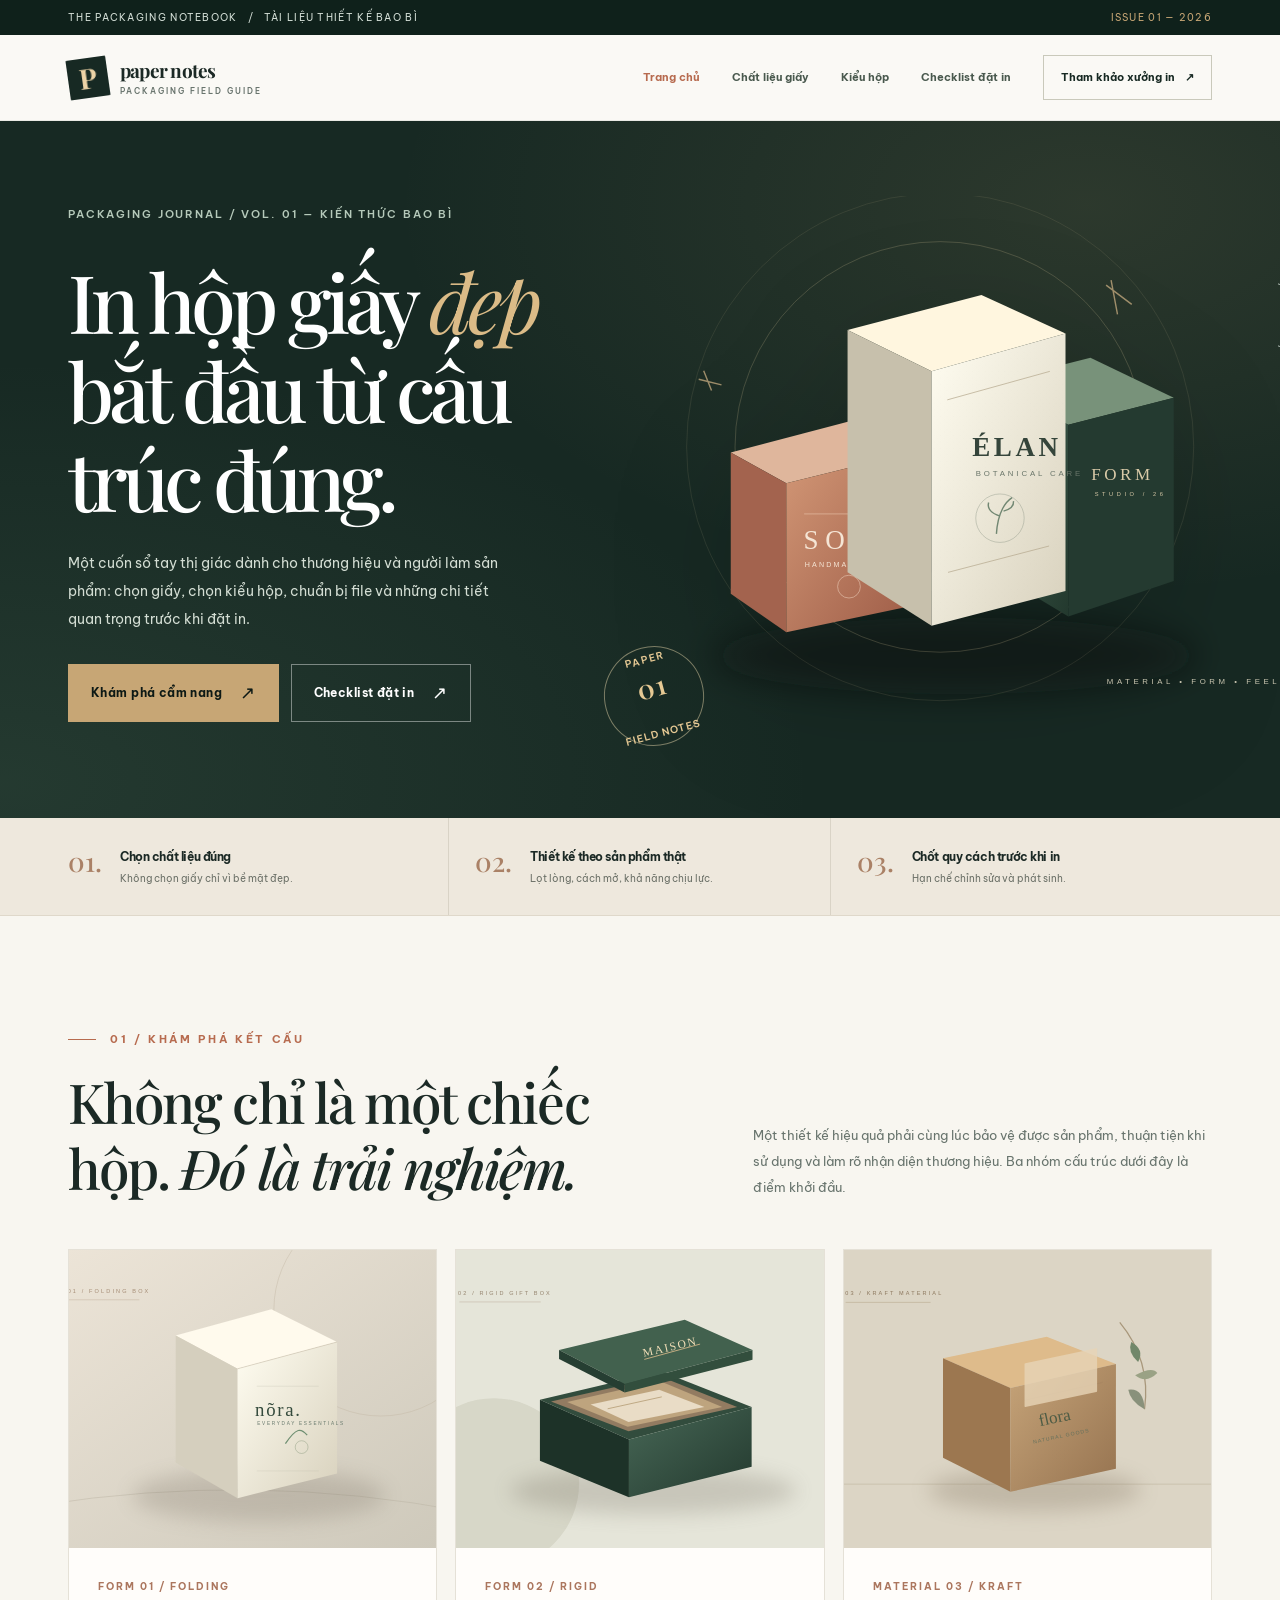
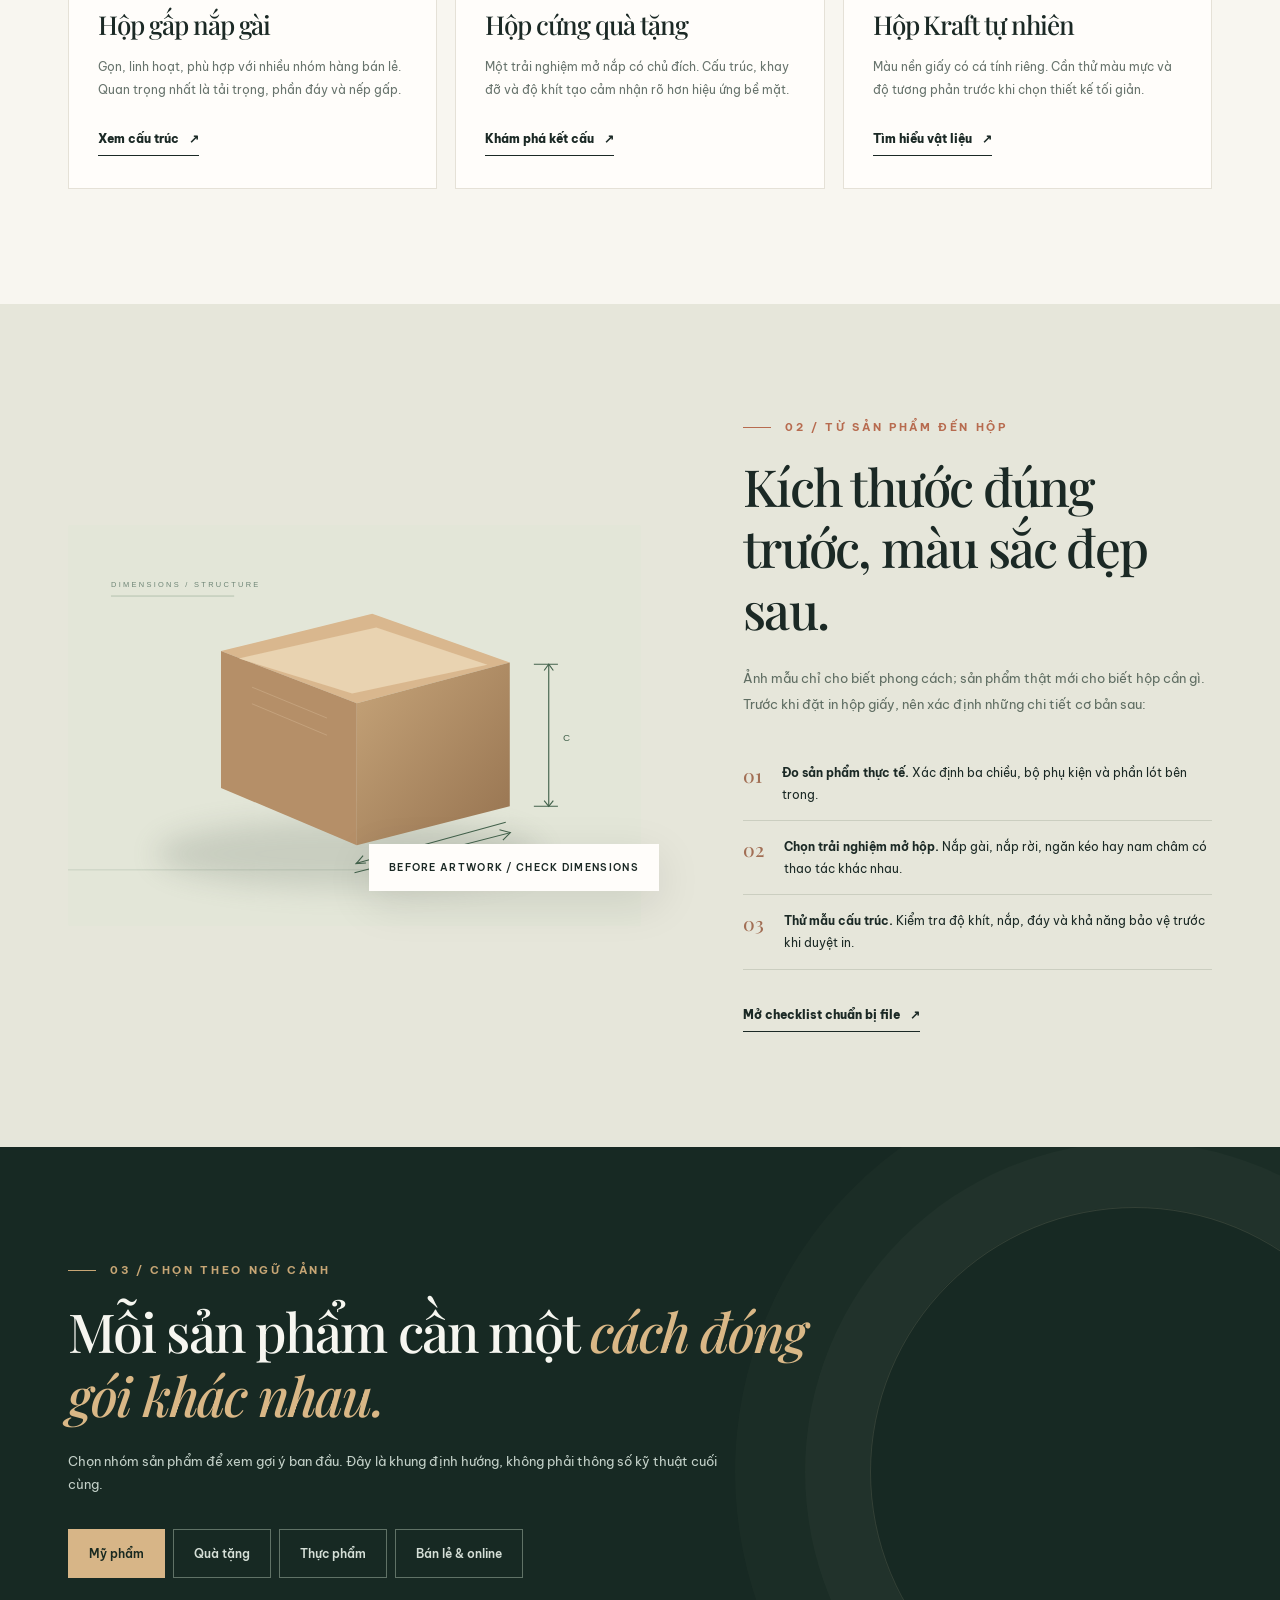
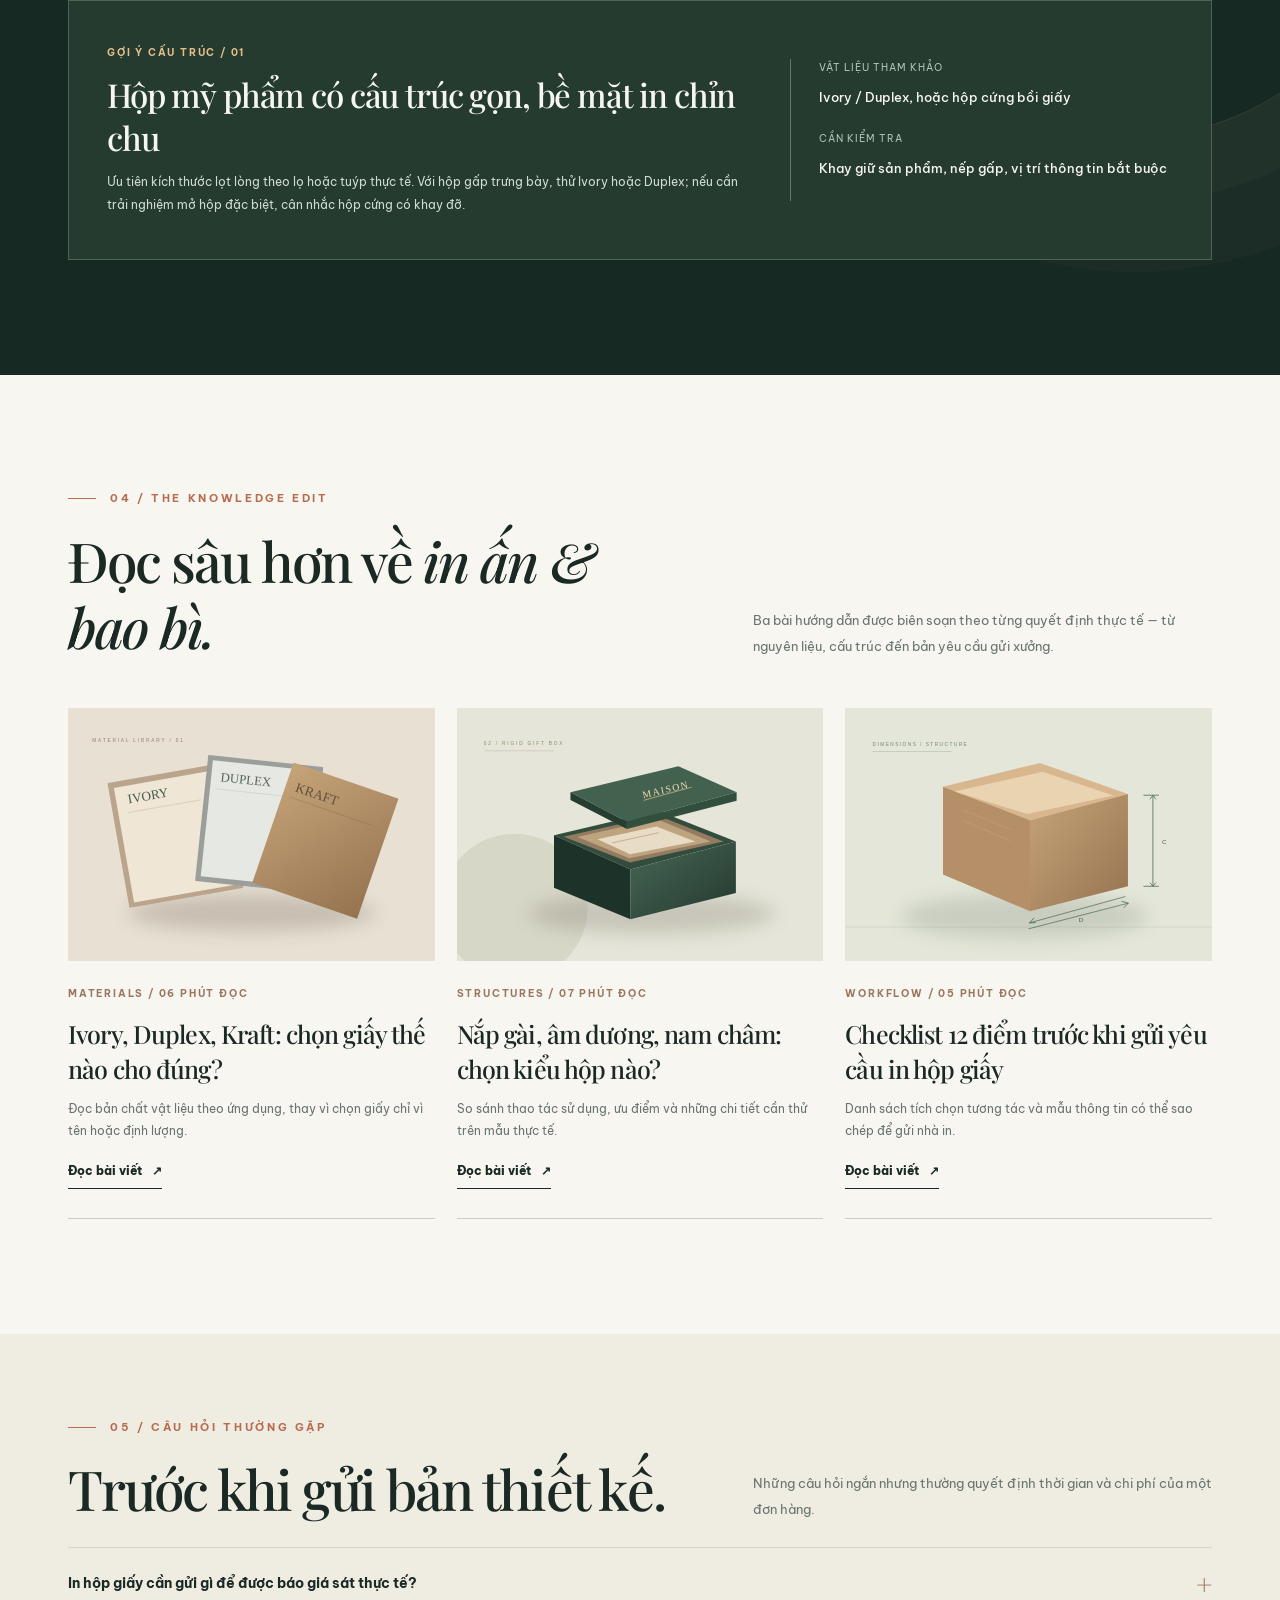
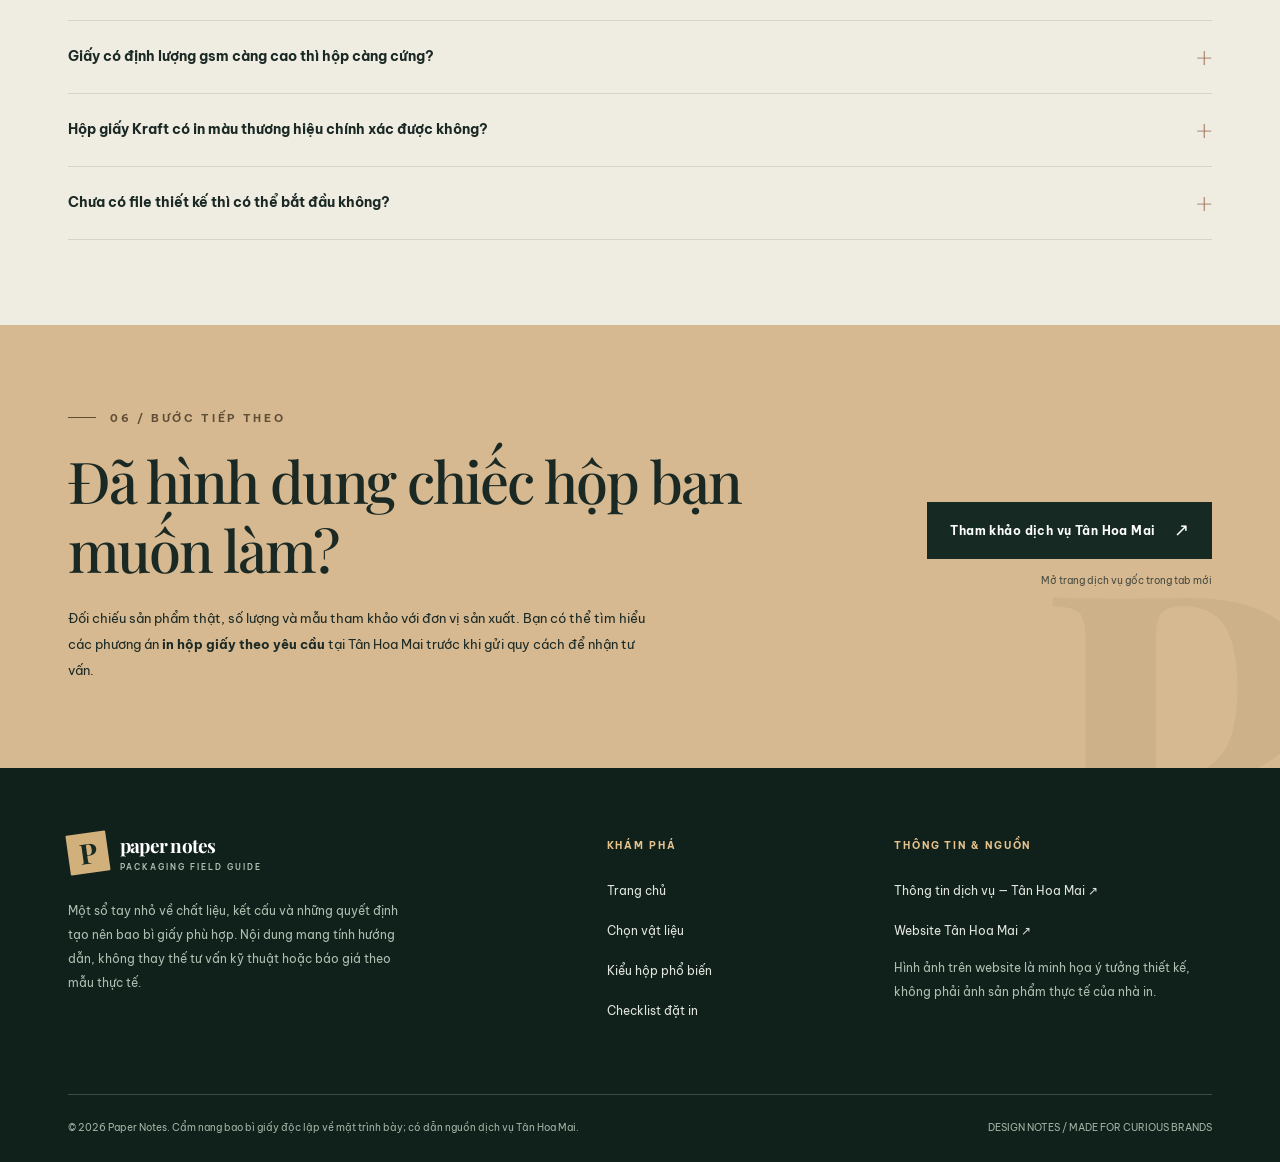
==== index.html @ cc805b79 "Add files via upload" ====
<!doctype html><html lang="vi"><head>
<meta charset="utf-8"><meta name="viewport" content="width=device-width, initial-scale=1"><meta name="theme-color" content="#172923">
<title>Cẩm nang in hộp giấy: chất liệu, kiểu hộp & đặt in | Paper Notes</title><meta name="description" content="Sổ tay in hộp giấy: chọn Ivory, Duplex, Kraft, kiểu hộp gấp và hộp cứng, kiểm tra kích thước, chuẩn bị yêu cầu đặt in đúng quy cách."><meta name="robots" content="index,follow,max-image-preview:large">
<link rel="icon" type="image/svg+xml" href="assets/img/favicon.svg">
<link rel="preconnect" href="https://fonts.googleapis.com"><link rel="preconnect" href="https://fonts.gstatic.com" crossorigin>
<link rel="stylesheet" href="assets/css/style.css"></head>
<body><div class="topbar"><div class="container"><span>THE PACKAGING NOTEBOOK &nbsp; / &nbsp; TÀI LIỆU THIẾT KẾ BAO BÌ</span><span>ISSUE 01 — 2026</span></div></div>
<header class="header"><div class="container navwrap"><a class="brand" href="index.html" aria-label="Paper Notes - Về trang chủ"><span class="brand-symbol" aria-hidden="true">P</span><span class="brand-word">paper notes<small>PACKAGING FIELD GUIDE</small></span></a>
<button class="nav-toggle" type="button" data-menu-toggle aria-expanded="false" aria-label="Mở menu" aria-controls="primary-navigation">☰</button>
<nav class="nav" id="primary-navigation" data-main-nav aria-label="Điều hướng chính"><a href="index.html" class="active" aria-current="page">Trang chủ</a><a href="chon-giay-hop.html" class="" >Chất liệu giấy</a><a href="kieu-hop-giay.html" class="" >Kiểu hộp</a><a href="checklist-dat-in.html" class="" >Checklist đặt in</a><a class="nav-cta" href="https://tanhoamai.com.vn/in-hop-giay/" target="_blank" rel="noopener noreferrer">Tham khảo xưởng in <span aria-hidden="true">↗</span></a></nav></div></header><main id="main-content"><section class="hero"><div class="container hero-grid"><div class="hero-copy"><p class="hero-index">PACKAGING JOURNAL / VOL. 01 — KIẾN THỨC BAO BÌ</p><h1>In hộp giấy <em>đẹp</em> bắt đầu từ cấu trúc đúng.</h1><p class="lede">Một cuốn sổ tay thị giác dành cho thương hiệu và người làm sản phẩm: chọn giấy, chọn kiểu hộp, chuẩn bị file và những chi tiết quan trọng trước khi đặt in.</p><div class="hero-actions"><a class="btn btn-gold" href="#bat-dau">Khám phá cẩm nang <span class="arrow">↗</span></a><a class="btn btn-outline" href="checklist-dat-in.html">Checklist đặt in <span class="arrow">↗</span></a></div></div><div class="hero-art"><img src="assets/img/hero-packaging.svg" width="980" height="780" alt="Minh họa bộ hộp giấy Ivory, hộp quà cứng và hộp giấy in màu theo nhận diện thương hiệu" fetchpriority="high"><div class="hero-stamp">PAPER<br><strong>01</strong><br>FIELD NOTES</div><span class="hero-decoration">MATERIAL / FORM / FEEL</span></div></div></section>
<div class="ribbon"><div class="container ribbon-grid"><div class="ribbon-cell"><span class="ribbon-num">01.</span><div><h3>Chọn chất liệu đúng</h3><p>Không chọn giấy chỉ vì bề mặt đẹp.</p></div></div><div class="ribbon-cell"><span class="ribbon-num">02.</span><div><h3>Thiết kế theo sản phẩm thật</h3><p>Lọt lòng, cách mở, khả năng chịu lực.</p></div></div><div class="ribbon-cell"><span class="ribbon-num">03.</span><div><h3>Chốt quy cách trước khi in</h3><p>Hạn chế chỉnh sửa và phát sinh.</p></div></div></div></div>
<section class="section" id="bat-dau"><div class="container"><div class="split-heading"><div><div class="eyebrow">01 / KHÁM PHÁ KẾT CẤU</div><h2>Không chỉ là một chiếc hộp. <em>Đó là trải nghiệm.</em></h2></div><p>Một thiết kế hiệu quả phải cùng lúc bảo vệ được sản phẩm, thuận tiện khi sử dụng và làm rõ nhận diện thương hiệu. Ba nhóm cấu trúc dưới đây là điểm khởi đầu.</p></div>
<div class="editorial-cards"><article class="editorial-card"><a class="card-visual" href="kieu-hop-giay.html#nap-gai"><img src="assets/img/folding-box.svg" alt="Minh họa hộp giấy Ivory nắp gài cho mỹ phẩm, sản phẩm bán lẻ" width="1000" height="700"></a><div class="card-body"><div class="card-num">FORM 01 / FOLDING</div><h3>Hộp gấp nắp gài</h3><p>Gọn, linh hoạt, phù hợp với nhiều nhóm hàng bán lẻ. Quan trọng nhất là tải trọng, phần đáy và nếp gấp.</p><a class="text-link" href="kieu-hop-giay.html#nap-gai">Xem cấu trúc <span>↗</span></a></div></article>
<article class="editorial-card"><a class="card-visual" href="kieu-hop-giay.html#hop-cung"><img src="assets/img/gift-box.svg" alt="Minh họa hộp giấy cứng âm dương với nắp rời và khay" width="1000" height="700"></a><div class="card-body"><div class="card-num">FORM 02 / RIGID</div><h3>Hộp cứng quà tặng</h3><p>Một trải nghiệm mở nắp có chủ đích. Cấu trúc, khay đỡ và độ khít tạo cảm nhận rõ hơn hiệu ứng bề mặt.</p><a class="text-link" href="kieu-hop-giay.html#hop-cung">Khám phá kết cấu <span>↗</span></a></div></article>
<article class="editorial-card"><a class="card-visual" href="chon-giay-hop.html#kraft"><img src="assets/img/kraft-box.svg" alt="Minh họa hộp giấy kraft màu nâu tự nhiên cho sản phẩm thủ công" width="1000" height="700"></a><div class="card-body"><div class="card-num">MATERIAL 03 / KRAFT</div><h3>Hộp Kraft tự nhiên</h3><p>Màu nền giấy có cá tính riêng. Cần thử màu mực và độ tương phản trước khi chọn thiết kế tối giản.</p><a class="text-link" href="chon-giay-hop.html#kraft">Tìm hiểu vật liệu <span>↗</span></a></div></article></div></div></section>
<section class="section feature-band"><div class="container feature-grid"><div class="feature-image"><img src="assets/img/dimensions-box.svg" width="1000" height="700" alt="Minh họa các chiều dài rộng cao khi đo kích thước hộp giấy"><div class="caption-tag">BEFORE ARTWORK / CHECK DIMENSIONS</div></div><div class="feature-copy"><div class="eyebrow">02 / TỪ SẢN PHẨM ĐẾN HỘP</div><h2>Kích thước đúng trước, màu sắc đẹp sau.</h2><p>Ảnh mẫu chỉ cho biết phong cách; sản phẩm thật mới cho biết hộp cần gì. Trước khi đặt in hộp giấy, nên xác định những chi tiết cơ bản sau:</p><ol class="number-list"><li><span>01</span><div><strong>Đo sản phẩm thực tế.</strong> Xác định ba chiều, bộ phụ kiện và phần lót bên trong.</div></li><li><span>02</span><div><strong>Chọn trải nghiệm mở hộp.</strong> Nắp gài, nắp rời, ngăn kéo hay nam châm có thao tác khác nhau.</div></li><li><span>03</span><div><strong>Thử mẫu cấu trúc.</strong> Kiểm tra độ khít, nắp, đáy và khả năng bảo vệ trước khi duyệt in.</div></li></ol><a class="text-link" href="checklist-dat-in.html">Mở checklist chuẩn bị file <span>↗</span></a></div></div></section>
<section class="section selector" id="goi-y"><div class="container"><div class="selector-heading"><div class="eyebrow light">03 / CHỌN THEO NGỮ CẢNH</div><h2>Mỗi sản phẩm cần một <em class="accent">cách đóng gói khác nhau.</em></h2><p class="selector-lede">Chọn nhóm sản phẩm để xem gợi ý ban đầu. Đây là khung định hướng, không phải thông số kỹ thuật cuối cùng.</p></div><div class="choice-tabs" role="tablist" aria-label="Lọc gợi ý theo sản phẩm"><button type="button" role="tab" data-choice="mypham" aria-selected="true">Mỹ phẩm</button><button type="button" role="tab" data-choice="quatang" aria-selected="false">Quà tặng</button><button type="button" role="tab" data-choice="thucpham" aria-selected="false">Thực phẩm</button><button type="button" role="tab" data-choice="banle" aria-selected="false">Bán lẻ & online</button></div><div class="choice-output" role="tabpanel" aria-live="polite"><div><div class="choice-mini">Gợi ý cấu trúc / 01</div><h3 data-choice-title>Hộp mỹ phẩm có cấu trúc gọn, bề mặt in chỉn chu</h3><p data-choice-text>Ưu tiên kích thước lọt lòng theo lọ hoặc tuýp thực tế. Với hộp gấp trưng bày, thử Ivory hoặc Duplex; nếu cần trải nghiệm mở hộp đặc biệt, cân nhắc hộp cứng có khay đỡ.</p></div><div class="choice-spec"><small>Vật liệu tham khảo</small><strong data-choice-material>Ivory / Duplex, hoặc hộp cứng bồi giấy</strong><small>Cần kiểm tra</small><strong data-choice-check>Khay giữ sản phẩm, nếp gấp, vị trí thông tin bắt buộc</strong></div></div></div></section>
<section class="section journal"><div class="container"><div class="split-heading"><div><div class="eyebrow">04 / THE KNOWLEDGE EDIT</div><h2>Đọc sâu hơn về <em>in ấn & bao bì.</em></h2></div><p>Ba bài hướng dẫn được biên soạn theo từng quyết định thực tế — từ nguyên liệu, cấu trúc đến bản yêu cầu gửi xưởng.</p></div><div class="journal-list"><article class="journal-entry"><a href="chon-giay-hop.html"><img src="assets/img/material-library.svg" width="1000" height="700" alt="Bộ mẫu giấy Ivory, Duplex và Kraft"></a><div class="meta">MATERIALS / 06 PHÚT ĐỌC</div><h3><a href="chon-giay-hop.html">Ivory, Duplex, Kraft: chọn giấy thế nào cho đúng?</a></h3><p>Đọc bản chất vật liệu theo ứng dụng, thay vì chọn giấy chỉ vì tên hoặc định lượng.</p><a class="text-link" href="chon-giay-hop.html">Đọc bài viết <span>↗</span></a></article><article class="journal-entry"><a href="kieu-hop-giay.html"><img src="assets/img/gift-box.svg" width="1000" height="700" alt="Hộp cứng với nắp và thân tách rời"></a><div class="meta">STRUCTURES / 07 PHÚT ĐỌC</div><h3><a href="kieu-hop-giay.html">Nắp gài, âm dương, nam châm: chọn kiểu hộp nào?</a></h3><p>So sánh thao tác sử dụng, ưu điểm và những chi tiết cần thử trên mẫu thực tế.</p><a class="text-link" href="kieu-hop-giay.html">Đọc bài viết <span>↗</span></a></article><article class="journal-entry"><a href="checklist-dat-in.html"><img src="assets/img/dimensions-box.svg" width="1000" height="700" alt="Sơ đồ đo kích thước hộp giấy"></a><div class="meta">WORKFLOW / 05 PHÚT ĐỌC</div><h3><a href="checklist-dat-in.html">Checklist 12 điểm trước khi gửi yêu cầu in hộp giấy</a></h3><p>Danh sách tích chọn tương tác và mẫu thông tin có thể sao chép để gửi nhà in.</p><a class="text-link" href="checklist-dat-in.html">Đọc bài viết <span>↗</span></a></article></div></div></section>
<section class="section--small" style="background:#efece2"><div class="container"><div class="split-heading" style="margin-bottom:25px"><div><div class="eyebrow">05 / CÂU HỎI THƯỜNG GẶP</div><h2>Trước khi gửi bản thiết kế.</h2></div><p>Những câu hỏi ngắn nhưng thường quyết định thời gian và chi phí của một đơn hàng.</p></div><div class="faq-list"><details><summary>In hộp giấy cần gửi gì để được báo giá sát thực tế?</summary><p>Gửi ảnh hoặc mẫu hộp, kích thước thành phẩm, số lượng dự kiến, loại giấy nếu đã chọn, số mặt in, yêu cầu gia công và thời điểm cần hàng. Nếu chưa biết loại giấy, hãy gửi kích thước và trọng lượng sản phẩm thật để được tư vấn.</p></details><details><summary>Giấy có định lượng gsm càng cao thì hộp càng cứng?</summary><p>Gsm là khối lượng giấy tính theo g/m², không phải độ dày. Độ đứng hộp còn phụ thuộc cấu trúc, loại giấy, khổ hộp và cách bế gấp. Hộp cứng bồi còn có cốt hộp riêng.</p></details><details><summary>Hộp giấy Kraft có in màu thương hiệu chính xác được không?</summary><p>Nền Kraft ảnh hưởng màu mực cảm nhận sau in. Nếu màu thương hiệu quan trọng, nên duyệt mẫu màu trên đúng vật liệu và cân nhắc phương án in hoặc xử lý nền phù hợp.</p></details><details><summary>Chưa có file thiết kế thì có thể bắt đầu không?</summary><p>Có thể bắt đầu bằng ảnh sản phẩm, logo, nội dung bắt buộc và mẫu hộp mong muốn. Phạm vi thiết kế, chi phí và số lần chỉnh sửa nên được xác nhận trước với đơn vị in.</p></details></div></div></section>
<section class="section--small cta"><div class="container cta-grid"><div><div class="eyebrow" style="color:#604d35">06 / BƯỚC TIẾP THEO</div><h2>Đã hình dung chiếc hộp bạn muốn làm?</h2><p>Đối chiếu sản phẩm thật, số lượng và mẫu tham khảo với đơn vị sản xuất. Bạn có thể tìm hiểu các phương án <strong>in hộp giấy theo yêu cầu</strong> tại Tân Hoa Mai trước khi gửi quy cách để nhận tư vấn.</p></div><div class="cta-action"><a href="https://tanhoamai.com.vn/in-hop-giay/" target="_blank" rel="noopener noreferrer" class="btn btn-ink">Tham khảo dịch vụ Tân Hoa Mai <span class="arrow">↗</span></a><p>Mở trang dịch vụ gốc trong tab mới</p></div></div></section></main><footer class="footer"><div class="container"><div class="footer-top"><div><a class="brand" href="index.html"><span class="brand-symbol" aria-hidden="true">P</span><span class="brand-word">paper notes<small>PACKAGING FIELD GUIDE</small></span></a><p style="margin-top:26px">Một sổ tay nhỏ về chất liệu, kết cấu và những quyết định tạo nên bao bì giấy phù hợp. Nội dung mang tính hướng dẫn, không thay thế tư vấn kỹ thuật hoặc báo giá theo mẫu thực tế.</p></div><div><h4>Khám phá</h4><ul><li><a href="index.html">Trang chủ</a></li><li><a href="chon-giay-hop.html">Chọn vật liệu</a></li><li><a href="kieu-hop-giay.html">Kiểu hộp phổ biến</a></li><li><a href="checklist-dat-in.html">Checklist đặt in</a></li></ul></div><div><h4>Thông tin & nguồn</h4><ul><li><a href="https://tanhoamai.com.vn/in-hop-giay/" target="_blank" rel="noopener noreferrer">Thông tin dịch vụ — Tân Hoa Mai ↗</a></li><li><a href="https://tanhoamai.com.vn/" target="_blank" rel="noopener noreferrer">Website Tân Hoa Mai ↗</a></li></ul><p>Hình ảnh trên website là minh họa ý tưởng thiết kế, không phải ảnh sản phẩm thực tế của nhà in.</p></div></div><div class="footer-bottom"><span>© 2026 Paper Notes. Cẩm nang bao bì giấy độc lập về mặt trình bày; có dẫn nguồn dịch vụ Tân Hoa Mai.</span><span>DESIGN NOTES / MADE FOR CURIOUS BRANDS</span></div></div></footer><script src="assets/js/main.js" defer></script></body></html>
---- assets/css/style.css ----
@import url('https://fonts.googleapis.com/css2?family=Be+Vietnam+Pro:wght@400;500;600;700;800&family=DM+Sans:wght@400;500;600;700&family=Playfair+Display:wght@400;500;600;700&display=swap');
:root{--ink:#1b2925;--forest:#172923;--forest-deep:#0d1915;--muted:#68746d;--green:#537565;--gold:#c7a675;--orange:#b76b4f;--paper:#f8f6f0;--white:#fffdfa;--cream:#ede9dd;--line:#deded4;--serif:'Playfair Display',Georgia,serif;--body:'Be Vietnam Pro',Arial,sans-serif;--shadow:0 24px 65px rgba(28,43,34,.11)}
*,*::before,*::after{box-sizing:border-box}html{scroll-behavior:smooth;scroll-padding-top:110px}body{margin:0;background:var(--paper);color:var(--ink);font:400 15px/1.8 var(--body);-webkit-font-smoothing:antialiased}body.menu-open{overflow:hidden}a{color:inherit;text-decoration:none}button,input{font:inherit}button{cursor:pointer}img,svg{max-width:100%;display:block}img{height:auto}::selection{background:#d4c4a9;color:var(--ink)}:focus-visible{outline:3px solid var(--orange);outline-offset:3px}h1,h2,h3,p{margin-top:0}p{margin-bottom:1.2em}h1,h2,h3{letter-spacing:-.035em}h1,h2{font-family:var(--serif);font-weight:500;line-height:1.2}h3{font-weight:700;line-height:1.45}ul{padding-left:1.3rem}li{margin-bottom:8px}.container{max-width:1200px;margin:auto;padding:0 28px}.section{padding:115px 0}.section--small{padding:85px 0}.eyebrow{text-transform:uppercase;letter-spacing:.24em;font:700 11px/1.5 var(--body);color:var(--orange);display:flex;align-items:center;gap:14px;margin-bottom:20px}.eyebrow::before{content:'';height:1px;width:28px;background:currentColor}.eyebrow.light{color:var(--gold)}.serif{font-family:var(--serif)}.muted{color:var(--muted)}.tiny{font-size:12px}.accent{color:#d9b786}.btn{display:inline-flex;align-items:center;justify-content:center;gap:18px;border:1px solid transparent;padding:17px 22px;font-size:12px;letter-spacing:.035em;font-weight:700;min-height:54px;transition:.25s ease;text-align:center}.btn:hover{transform:translateY(-3px)}.btn-gold{background:var(--gold);color:var(--forest-deep)}.btn-gold:hover{background:#dfbd8a}.btn-outline{background:transparent;border-color:rgba(255,255,255,.42);color:white}.btn-outline:hover{background:rgba(255,255,255,.08)}.btn-ink{background:var(--forest);color:white}.btn-ink:hover{background:#324a3d}.arrow{font-size:18px;font-weight:500;line-height:1}.text-link{display:inline-flex;align-items:center;gap:10px;font-size:12px;font-weight:800;border-bottom:1px solid currentColor;padding-bottom:6px;transition:gap .2s}.text-link:hover{gap:16px}.kicker{font-family:'DM Sans',sans-serif;letter-spacing:.2em;text-transform:uppercase;font-size:10px;font-weight:700}
.topbar{background:#0f211b;color:#d4dfd7;font-size:10px;letter-spacing:.13em}.topbar .container{display:flex;justify-content:space-between;min-height:35px;align-items:center}.topbar span:last-child{color:#c7a675}.header{position:sticky;top:0;z-index:100;background:rgba(250,249,245,.97);backdrop-filter:blur(18px);border-bottom:1px solid rgba(40,55,45,.08)}.navwrap{min-height:85px;display:flex;justify-content:space-between;align-items:center;gap:24px}.brand{display:flex;gap:12px;align-items:center;flex-shrink:0}.brand-symbol{width:40px;height:40px;background:var(--forest);display:grid;place-items:center;color:#edd3a6;transform:rotate(-8deg);font:700 28px/1 var(--serif);border-radius:1px}.brand-word{font:700 19px/1.1 var(--serif);letter-spacing:-.04em}.brand-word small{display:block;margin-top:7px;color:var(--muted);font:600 8px/1 var(--body);letter-spacing:.25em}.nav{display:flex;align-items:center;gap:32px}.nav a:not(.nav-cta){font-size:11px;font-weight:700;color:#49594e;transition:color .2s}.nav a:hover,.nav a.active{color:var(--orange)}.nav-cta{font-size:11px;font-weight:700;color:var(--forest);border:1px solid #c9c9bb;padding:12px 17px;display:inline-flex;align-items:center;gap:10px}.nav-cta:hover{border-color:var(--forest);background:var(--forest);color:#fff}.nav-toggle{display:none;border:1px solid var(--line);background:white;padding:10px 13px;font-size:23px;line-height:1;color:var(--forest)}
.hero{background:var(--forest);color:#fff;overflow:hidden;position:relative}.hero:before{content:'';position:absolute;inset:0;background-image:radial-gradient(ellipse at 85% 12%,rgba(176,152,105,.14),transparent 45%),radial-gradient(ellipse at 0% 95%,rgba(105,145,117,.16),transparent 45%);pointer-events:none}.hero-grid{min-height:685px;display:grid;grid-template-columns:49% 51%;align-items:center;position:relative}.hero-copy{padding:84px 0 96px;position:relative;z-index:3}.hero-index{color:#b5c9ba;font-size:11px;font-weight:600;letter-spacing:.17em;margin-bottom:31px}.hero h1{font-size:clamp(53px,6.3vw,91px);line-height:1.105;margin:0 0 26px;letter-spacing:-.062em}.hero h1 em{font-weight:400;color:#dbbb87}.hero .lede{font-size:14px;line-height:2;color:#d3ddd3;max-width:440px;margin:0 0 31px}.hero-actions{display:flex;gap:12px;flex-wrap:wrap}.hero-art{align-self:stretch;position:relative;display:flex;align-items:center;justify-content:center;margin:10px -80px 0 -35px}.hero-art img{width:100%;max-width:820px;filter:drop-shadow(0 32px 60px rgba(0,0,0,.14));animation:float 7s ease-in-out infinite}.hero-decoration{position:absolute;color:#bdc8c0;top:10%;right:0;writing-mode:vertical-rl;font-size:10px;letter-spacing:.33em}.hero-stamp{position:absolute;left:10px;bottom:72px;width:100px;height:100px;border:1px solid rgba(224,207,166,.5);color:#e6c994;display:grid;place-items:center;border-radius:50%;transform:rotate(-15deg);text-align:center;font:600 10px/1.9 var(--body);letter-spacing:.13em}.hero-stamp strong{font:600 27px/1 var(--serif)}@keyframes float{0%,100%{transform:translateY(0)}50%{transform:translateY(-10px)}}
.ribbon{background:#eee8dd;border-bottom:1px solid #dfd8ca}.ribbon-grid{display:grid;grid-template-columns:repeat(3,1fr)}.ribbon-cell{padding:30px 26px 28px;display:flex;gap:18px;align-items:flex-start;border-right:1px solid #d9d3c6}.ribbon-cell:first-child{padding-left:0}.ribbon-cell:last-child{border-right:0}.ribbon-num{font:500 27px/1 var(--serif);color:#aa8166}.ribbon-cell h3{font-size:12px;margin:0 0 5px}.ribbon-cell p{color:#6b7067;font-size:10px;line-height:1.7;margin:0}
.split-heading{display:grid;grid-template-columns:1fr .76fr;align-items:end;gap:80px;margin-bottom:49px}.split-heading h2,.section-heading h2{font-size:clamp(37px,4.3vw,57px);margin-bottom:0}.split-heading p{color:var(--muted);font-size:13px;line-height:2;margin:0}.editorial-cards{display:grid;grid-template-columns:repeat(3,1fr);gap:18px}.editorial-card{background:var(--white);overflow:hidden;border:1px solid #e5e1d7;transition:transform .25s,box-shadow .25s}.editorial-card:hover{transform:translateY(-5px);box-shadow:var(--shadow)}.card-visual{aspect-ratio:1.23;overflow:hidden;display:block}.card-visual img{width:100%;height:100%;object-fit:cover;transition:transform .5s}.editorial-card:hover .card-visual img{transform:scale(1.045)}.card-body{padding:30px 29px 32px}.card-num{font-size:10px;letter-spacing:.2em;color:#ab765e;text-transform:uppercase;font-weight:700;margin-bottom:12px}.editorial-card h3{font:500 26px/1.3 var(--serif);letter-spacing:-.04em;margin:0 0 14px}.editorial-card p{font-size:12px;line-height:1.9;color:var(--muted);margin:0 0 22px}
.feature-band{background:#e6e6da;overflow:hidden}.feature-grid{display:grid;grid-template-columns:1.1fr .9fr;align-items:center;gap:8vw}.feature-image{position:relative}.feature-image img{width:100%;border-radius:2px}.caption-tag{background:var(--white);position:absolute;right:-18px;bottom:35px;padding:17px 20px;box-shadow:0 12px 45px rgba(0,0,0,.1);font:600 10px var(--body);letter-spacing:.13em}.feature-copy h2{font-size:clamp(36px,4vw,53px);margin-bottom:25px}.feature-copy>p{color:#5f6d62;font-size:13px;line-height:2}.number-list{list-style:none;padding:0;margin:30px 0}.number-list li{padding:15px 0;border-bottom:1px solid #cbcec0;display:flex;gap:20px;font-size:12px;line-height:1.8;margin:0}.number-list span{font:500 19px var(--serif);color:#a26f55}
.selector{background:var(--forest);color:#f6f6f0;position:relative;overflow:hidden}.selector:before{content:'';position:absolute;width:530px;height:530px;right:-120px;top:60px;border:1px solid rgba(201,186,157,.16);border-radius:50%;box-shadow:0 0 0 65px rgba(201,186,157,.035),0 0 0 135px rgba(201,186,157,.025)}.selector-heading{max-width:760px}.selector h2{font-size:clamp(37px,4.2vw,57px);margin-bottom:22px}.selector-lede{font-size:13px;color:#c4d1c9;max-width:650px;margin-bottom:32px}.choice-tabs{display:flex;flex-wrap:wrap;gap:8px;margin-bottom:22px;position:relative}.choice-tabs button{background:transparent;border:1px solid #607266;color:#d5dfd7;padding:13px 20px;font-size:12px;font-weight:600;transition:.2s}.choice-tabs button[aria-selected="true"],.choice-tabs button:hover{background:#d7b587;border-color:#d7b587;color:#192920}.choice-output{display:grid;grid-template-columns:1fr .6fr;gap:45px;align-items:center;background:#253b30;border:1px solid #4c6557;padding:38px;min-height:260px;position:relative}.choice-output .choice-mini{color:#e3c08b;text-transform:uppercase;letter-spacing:.18em;font-size:10px;font-weight:700;margin-bottom:11px}.choice-output h3{font:500 33px/1.3 var(--serif);margin-bottom:12px}.choice-output p{font-size:12px;color:#d0dcd1;line-height:1.9;margin-bottom:0}.choice-spec{border-left:1px solid #63776b;padding-left:28px}.choice-spec small{display:block;color:#b0c5b7;font-size:10px;letter-spacing:.1em;text-transform:uppercase;margin-bottom:8px}.choice-spec strong{display:block;font-size:13px;line-height:1.9;font-weight:500;margin-bottom:20px}
.journal{padding-bottom:115px}.journal-list{display:grid;grid-template-columns:repeat(3,1fr);gap:22px}.journal-entry{padding:0 0 29px;border-bottom:1px solid #c8cfc2}.journal-entry a img{aspect-ratio:1.45;object-fit:cover;width:100%;margin-bottom:24px;transition:filter .2s}.journal-entry a:hover img{filter:brightness(.94)}.journal-entry .meta{color:#9b765f;font-size:10px;font-weight:700;text-transform:uppercase;letter-spacing:.18em;margin-bottom:13px}.journal-entry h3{font:500 25px/1.4 var(--serif);letter-spacing:-.035em;margin:0 0 12px}.journal-entry h3 a:hover{color:var(--orange)}.journal-entry p{font-size:12px;color:var(--muted);line-height:1.85}
.cta{background:#d6b990;position:relative;overflow:hidden}.cta:before{content:'P';font:700 440px/1 var(--serif);position:absolute;right:-40px;bottom:-178px;color:rgba(59,49,31,.06);pointer-events:none}.cta-grid{display:grid;grid-template-columns:1fr .43fr;align-items:center;gap:60px;position:relative}.cta h2{font-size:clamp(36px,4.5vw,62px);margin-bottom:21px}.cta p{font-size:13px;max-width:590px;line-height:2;margin:0}.cta-action{text-align:right}.cta-action p{font-size:10px;margin:12px 0 0;color:#464a40}.faq-list{border-top:1px solid #d4d4ca}.faq-list details{border-bottom:1px solid #d4d4ca;padding:22px 0}.faq-list summary{list-style:none;display:flex;justify-content:space-between;align-items:center;gap:20px;cursor:pointer;font-size:14px;font-weight:700}.faq-list summary::-webkit-details-marker{display:none}.faq-list summary:after{content:'+';font:400 28px/1 var(--serif);color:#9c7256}.faq-list details[open] summary:after{content:'−'}.faq-list details p{font-size:13px;color:var(--muted);max-width:880px;margin:15px 0 0;line-height:2}
.footer{background:#10211b;color:#dce3dc;padding:65px 0 25px}.footer-top{display:grid;grid-template-columns:1.4fr .65fr .95fr;gap:70px;padding-bottom:58px}.footer .brand-symbol{background:#d2b07c;color:#182b22}.footer .brand-word{color:#fff}.footer .brand-word small{color:#afc0b2}.footer p{color:#aebeb1;font-size:12px;max-width:350px;line-height:2}.footer h4{margin:4px 0 21px;color:#e6c28d;text-transform:uppercase;font-size:10px;letter-spacing:.19em}.footer ul{padding:0;margin:0;list-style:none}.footer li{margin-bottom:13px}.footer li a{color:#e1e5de;font-size:12px;transition:color .2s}.footer li a:hover{color:var(--gold)}.footer-bottom{border-top:1px solid #3a4b40;display:flex;justify-content:space-between;gap:25px;padding-top:24px;color:#a2b3a6;font-size:10px;line-height:1.8}
/* Inner pages */
.page-hero{background:var(--forest);color:#fff;padding:90px 0 102px;position:relative;overflow:hidden}.page-hero:after{content:'';position:absolute;border:1px solid rgba(226,209,164,.2);width:560px;height:560px;border-radius:50%;right:-100px;top:-250px;box-shadow:0 0 0 110px rgba(207,187,140,.035)}.crumbs{color:#c2cfc2;font-size:11px;letter-spacing:.03em;margin:0 0 50px}.crumbs a:hover{color:#e5c18b}.crumbs span{margin:0 12px;color:#b79b73}.page-hero h1{max-width:850px;font-size:clamp(44px,5.9vw,78px);letter-spacing:-.054em;margin:0 0 28px;position:relative;z-index:1}.page-hero .intro{max-width:680px;color:#c8d8cb;font-size:14px;line-height:2.1;position:relative;z-index:1}.post-meta{display:flex;gap:20px;align-items:center;margin-top:40px;font-size:10px;letter-spacing:.13em;color:#d1bd96;text-transform:uppercase;font-weight:700}.post-lead-image{margin-top:-55px;position:relative;z-index:2}.post-lead-image img{width:100%;aspect-ratio:2.15;object-fit:cover;background:#e0dbc8;box-shadow:var(--shadow)}.post-layout{display:grid;grid-template-columns:minmax(0,1fr) 256px;gap:80px;padding-top:82px;padding-bottom:100px}.article{max-width:790px}.article .intro-drop{font:500 23px/1.75 var(--serif);letter-spacing:-.025em;color:#2a3b30;border-left:3px solid var(--gold);padding-left:25px;margin:0 0 47px}.article h2{font-size:clamp(30px,3.3vw,44px);margin:58px 0 20px;scroll-margin-top:130px}.article h3{font-family:var(--body);font-size:17px;letter-spacing:-.02em;margin:36px 0 14px}.article p,.article li{color:#4d5b52;font-size:13px;line-height:2.05}.article strong{color:#25382c}.article a:not(.btn){color:#94623d;border-bottom:1px solid #c6a37b}.article a:hover{color:#663d25}.article figure{margin:35px 0}.article figure img{width:100%;background:#eee8dd}.article figcaption{font-size:11px;color:#6f786c;margin-top:10px}.article-note{padding:26px 28px;background:#ede9db;border-left:3px solid #be946d;margin:31px 0;font-size:13px;color:#4e5c4e;line-height:1.95}.article-note strong{display:block;font-size:12px;margin-bottom:7px}.data-table{width:100%;border-collapse:collapse;margin:25px 0 32px;font-size:12px}.data-table th{text-align:left;background:#25372c;color:#fff;padding:16px 14px;font-weight:700}.data-table td{border-bottom:1px solid #dcded4;padding:17px 14px;line-height:1.8;vertical-align:top;color:#536357}.data-table tr:nth-child(even) td{background:#f1eee6}.article-callout{display:flex;justify-content:space-between;gap:28px;align-items:center;background:#21392c;color:#fff;padding:33px;margin:45px 0}.article-callout h3{font:500 27px var(--serif);color:#fff;margin:0 0 10px}.article-callout p{color:#c3d1c5;margin:0;font-size:12px}.article-callout .btn{flex-shrink:0}.toc{position:sticky;top:126px;align-self:start;border-top:2px solid #20372b;padding-top:19px}.toc h4{text-transform:uppercase;font-size:10px;letter-spacing:.2em;color:#9c775c;margin:0 0 18px}.toc a{display:block;padding:10px 0;font-size:11px;color:#647066;border-bottom:1px solid #deded5;line-height:1.7}.toc a:hover{color:#ac7659}.toc .toc-note{font-size:10px;color:#969d91;margin-top:26px;line-height:1.9}.related{background:#ecece1;padding:80px 0}.related h2{font-size:39px;margin-bottom:32px}.related-grid{display:grid;grid-template-columns:repeat(2,minmax(0,1fr));gap:22px}.related-card{display:flex;background:#fff;min-height:168px}.related-card img{width:39%;object-fit:cover}.related-card div{padding:24px}.related-card small{text-transform:uppercase;letter-spacing:.15em;font-size:9px;color:#b47957}.related-card h3{font:500 20px/1.45 var(--serif);margin:12px 0}.related-card span{font-size:11px;color:#7c887c}.post-nav{display:flex;gap:12px;justify-content:flex-start;margin-top:45px}
.checklist{list-style:none;padding:0;margin:20px 0 30px}.checklist li{display:flex;align-items:flex-start;gap:13px;margin:0;padding:12px 7px;border-bottom:1px solid #d9ded3}.checklist input{width:19px;height:19px;accent-color:#446b55;cursor:pointer;flex-shrink:0;margin-top:5px}.checklist label{cursor:pointer;flex:1;font-size:13px;color:#4c5a51;line-height:1.8}.checklist input:checked+label{text-decoration:line-through;color:#889287}.progress-wrap{padding:20px 25px;background:#e7e7dc;margin:25px 0}.progress-head{display:flex;justify-content:space-between;font-size:12px;font-weight:700;margin-bottom:12px}.progress-line{height:8px;border-radius:7px;background:#ccd0c5;overflow:hidden}.progress-fill{background:#52785d;height:100%;width:0%;transition:width .2s}.copy-template{border:1px solid #d2d8cb;background:#fffefa;padding:25px 28px;margin:28px 0}.copy-template h3{margin-top:0}.copy-template pre{white-space:pre-wrap;font:12px/2 var(--body);color:#4d5c50}.copy-btn{border:0;background:var(--forest);color:#fff;padding:12px 20px;font-size:11px;font-weight:700}.copy-btn:hover{background:#344e3b}
@media(max-width:1080px){.nav{gap:18px}.hero-grid{min-height:620px}.hero-art{margin:10px -40px 0 -30px}.hero h1{font-size:clamp(51px,6.3vw,70px)}.post-layout{gap:38px;grid-template-columns:minmax(0,1fr) 218px}}
@media(max-width:820px){.container{padding:0 20px}.section{padding:80px 0}.section--small{padding:67px 0}.nav-toggle{display:block}.nav{display:none;position:absolute;top:100%;left:0;right:0;padding:20px;background:#faf9f4;border-bottom:1px solid #ddd9cf;box-shadow:0 18px 32px rgba(0,0,0,.08)}.nav.open{display:flex;flex-direction:column;align-items:stretch;gap:0}.nav a:not(.nav-cta){font-size:13px;padding:13px 4px;border-bottom:1px solid #ece9e1}.nav-cta{margin-top:15px;justify-content:center}.topbar .container span:last-child{display:none}.navwrap{min-height:73px}.hero-grid{grid-template-columns:1fr}.hero-copy{padding:74px 0 0}.hero h1{max-width:680px}.hero-art{height:460px;margin:-25px -55px 0}.hero-art img{width:90%;max-height:510px}.hero-stamp{bottom:56px;left:35px}.hero-decoration{display:none}.ribbon-grid{grid-template-columns:1fr 1fr}.ribbon-cell{padding:23px 18px}.ribbon-cell:last-child{grid-column:1/-1;border-top:1px solid #d9d3c6;padding-left:0}.ribbon-cell:nth-child(2){border-right:0}.split-heading{gap:24px;grid-template-columns:1fr}.editorial-cards{grid-template-columns:repeat(2,1fr)}.editorial-cards .editorial-card:last-child{grid-column:1/-1;display:grid;grid-template-columns:1fr 1fr}.editorial-cards .editorial-card:last-child .card-visual{height:100%;aspect-ratio:auto}.feature-grid{gap:44px;grid-template-columns:1fr}.feature-image{max-width:680px}.feature-copy{max-width:680px}.journal-list{grid-template-columns:repeat(2,1fr)}.journal-entry:last-child{grid-column:1/-1}.choice-output{grid-template-columns:1fr;gap:25px}.choice-spec{border-left:0;border-top:1px solid #63776b;padding:22px 0 0}.cta-grid{grid-template-columns:1fr;gap:26px}.cta-action{text-align:left}.footer-top{grid-template-columns:1fr 1fr;gap:35px}.footer-top>div:first-child{grid-column:1/-1}.post-layout{grid-template-columns:1fr;padding-top:65px}.toc{display:none}.page-hero{padding:70px 0 98px}.page-hero h1{font-size:clamp(42px,7vw,65px)}.post-lead-image img{aspect-ratio:1.6}}
@media(max-width:540px){.container{padding:0 18px}.topbar{font-size:9px}.brand-symbol{width:36px;height:36px}.brand-word{font-size:16px}.hero-copy{padding-top:54px}.hero h1{font-size:48px}.hero .lede{font-size:12px}.hero-index{font-size:9px;margin-bottom:22px}.hero-art{height:340px;margin:-10px -32px 0}.hero-stamp{bottom:21px;left:13px;width:80px;height:80px;font-size:8px}.hero-stamp strong{font-size:23px}.ribbon-grid{grid-template-columns:1fr}.ribbon-cell{border-right:0;border-bottom:1px solid #d9d3c6;padding:20px 0}.ribbon-cell:last-child{grid-column:auto;border-top:0;border-bottom:0}.ribbon-cell:first-child{padding-left:0}.split-heading h2,.section-heading h2{font-size:38px}.editorial-cards,.journal-list{grid-template-columns:1fr}.editorial-cards .editorial-card:last-child{grid-column:auto;display:block}.editorial-cards .editorial-card:last-child .card-visual{aspect-ratio:1.23}.journal-entry:last-child{grid-column:auto}.card-body{padding:25px}.section{padding:67px 0}.section--small{padding:53px 0}.feature-copy h2{font-size:36px}.caption-tag{right:-4px;bottom:12px;padding:10px;font-size:8px}.selector h2{font-size:37px}.choice-tabs button{flex:1;padding:12px;font-size:10px}.choice-output{padding:24px}.choice-output h3{font-size:26px}.cta h2{font-size:38px}.footer{padding-top:48px}.footer-top{grid-template-columns:1fr;gap:20px}.footer-top>div:first-child{grid-column:auto}.footer-bottom{display:block}.footer-bottom span{display:block;margin-bottom:8px}.page-hero h1{font-size:41px}.page-hero{padding:55px 0 83px}.crumbs{margin-bottom:35px}.post-lead-image{margin-top:-34px}.post-lead-image img{aspect-ratio:1.2}.post-layout{padding-top:45px;padding-bottom:65px}.article .intro-drop{font-size:20px}.article h2{font-size:32px;margin-top:43px}.data-table{font-size:11px}.data-table th,.data-table td{padding:12px 8px}.article-callout{display:block;padding:23px}.article-callout .btn{margin-top:18px;width:100%}.related{padding:60px 0}.related-grid{grid-template-columns:1fr}.related-card{min-height:130px}.related-card div{padding:17px}.related-card h3{font-size:17px}.post-nav{flex-direction:column}.post-nav .btn{width:100%}}
@media(prefers-reduced-motion:reduce){html{scroll-behavior:auto}*,*:before,*:after{animation:none!important;transition:none!important}}
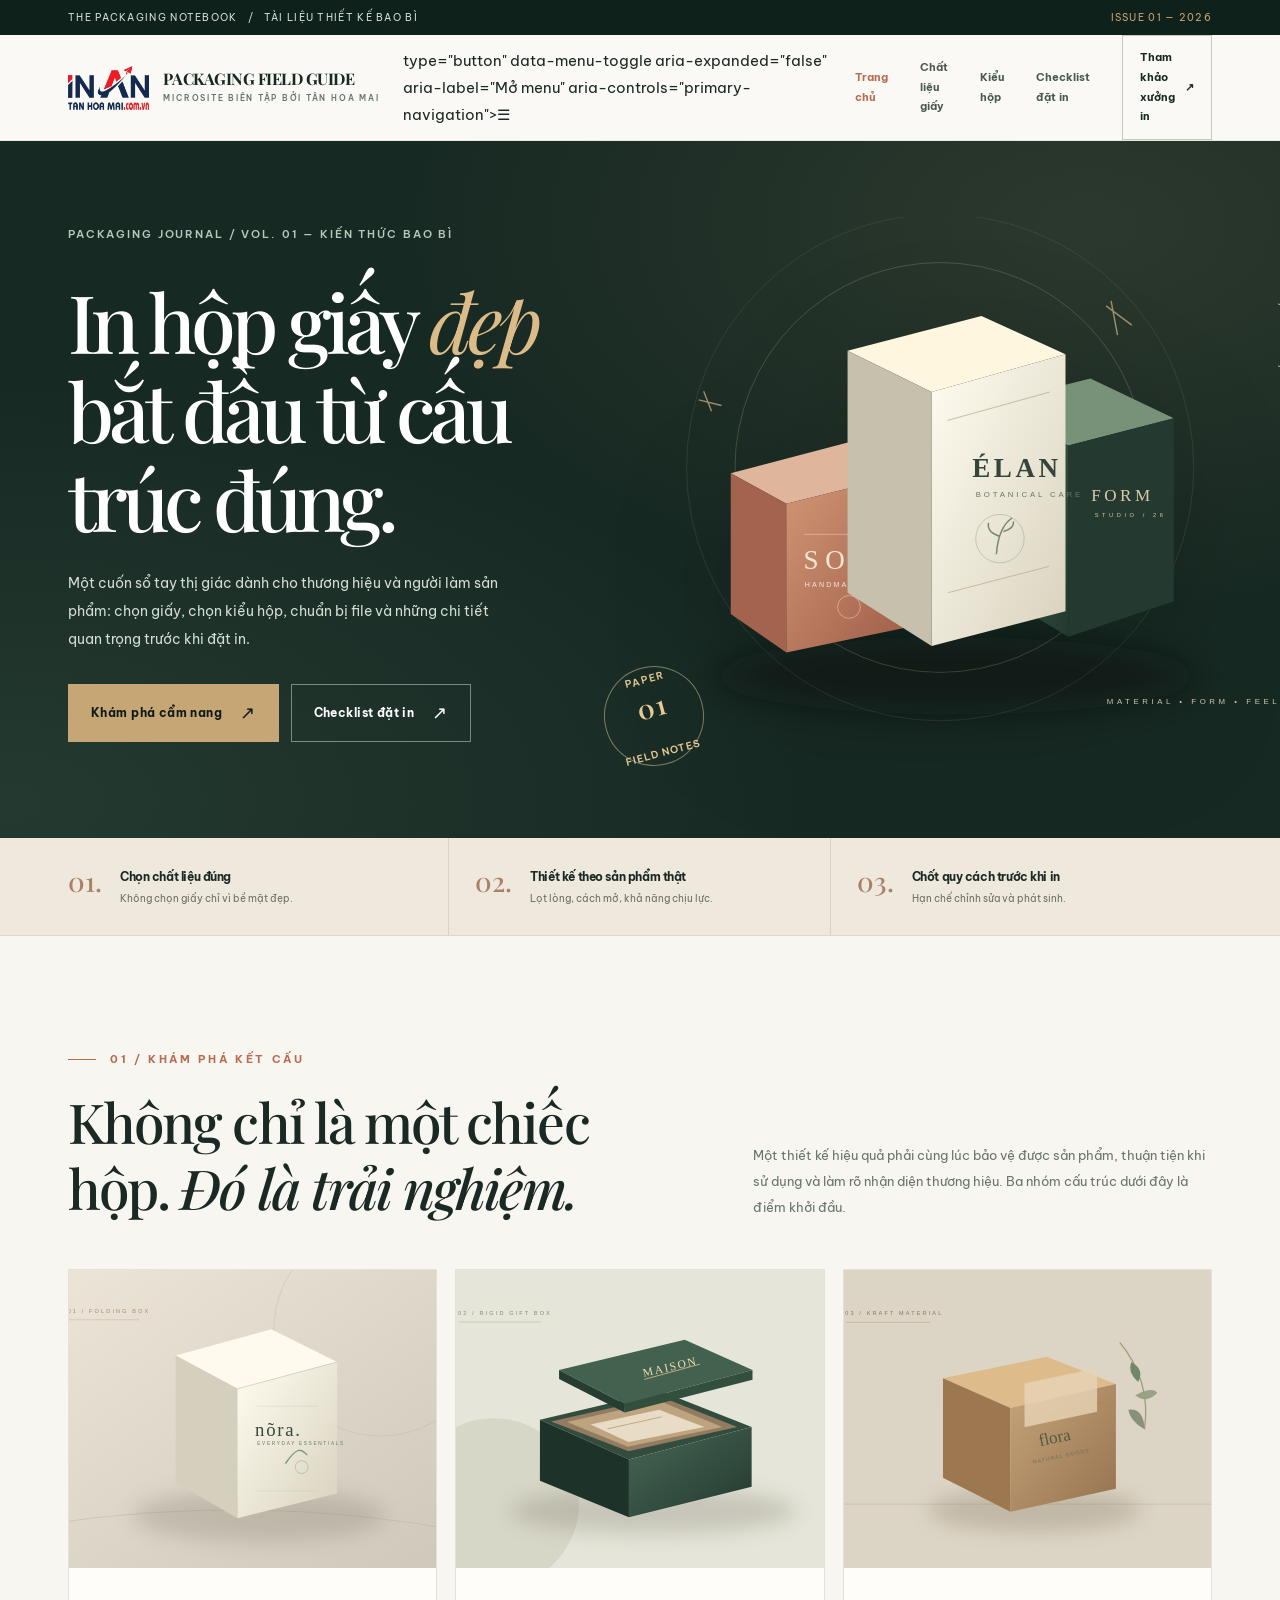
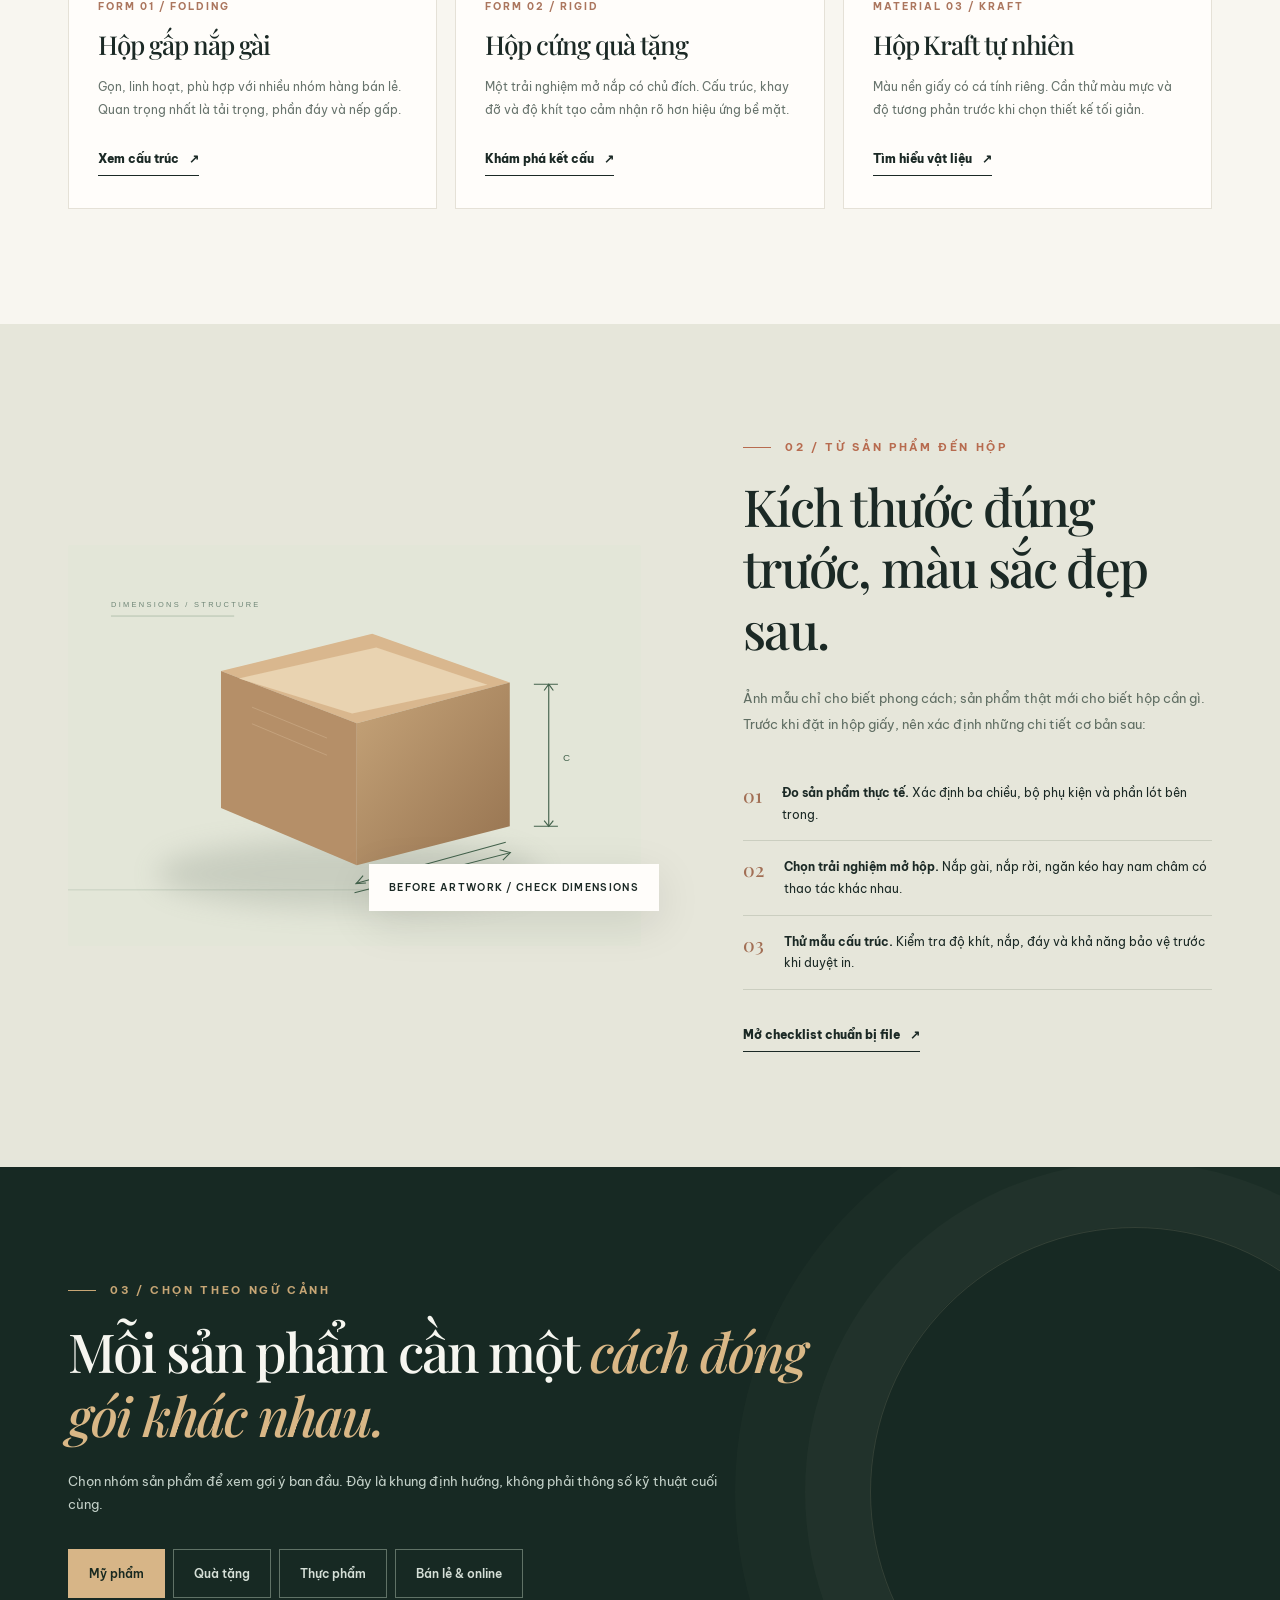
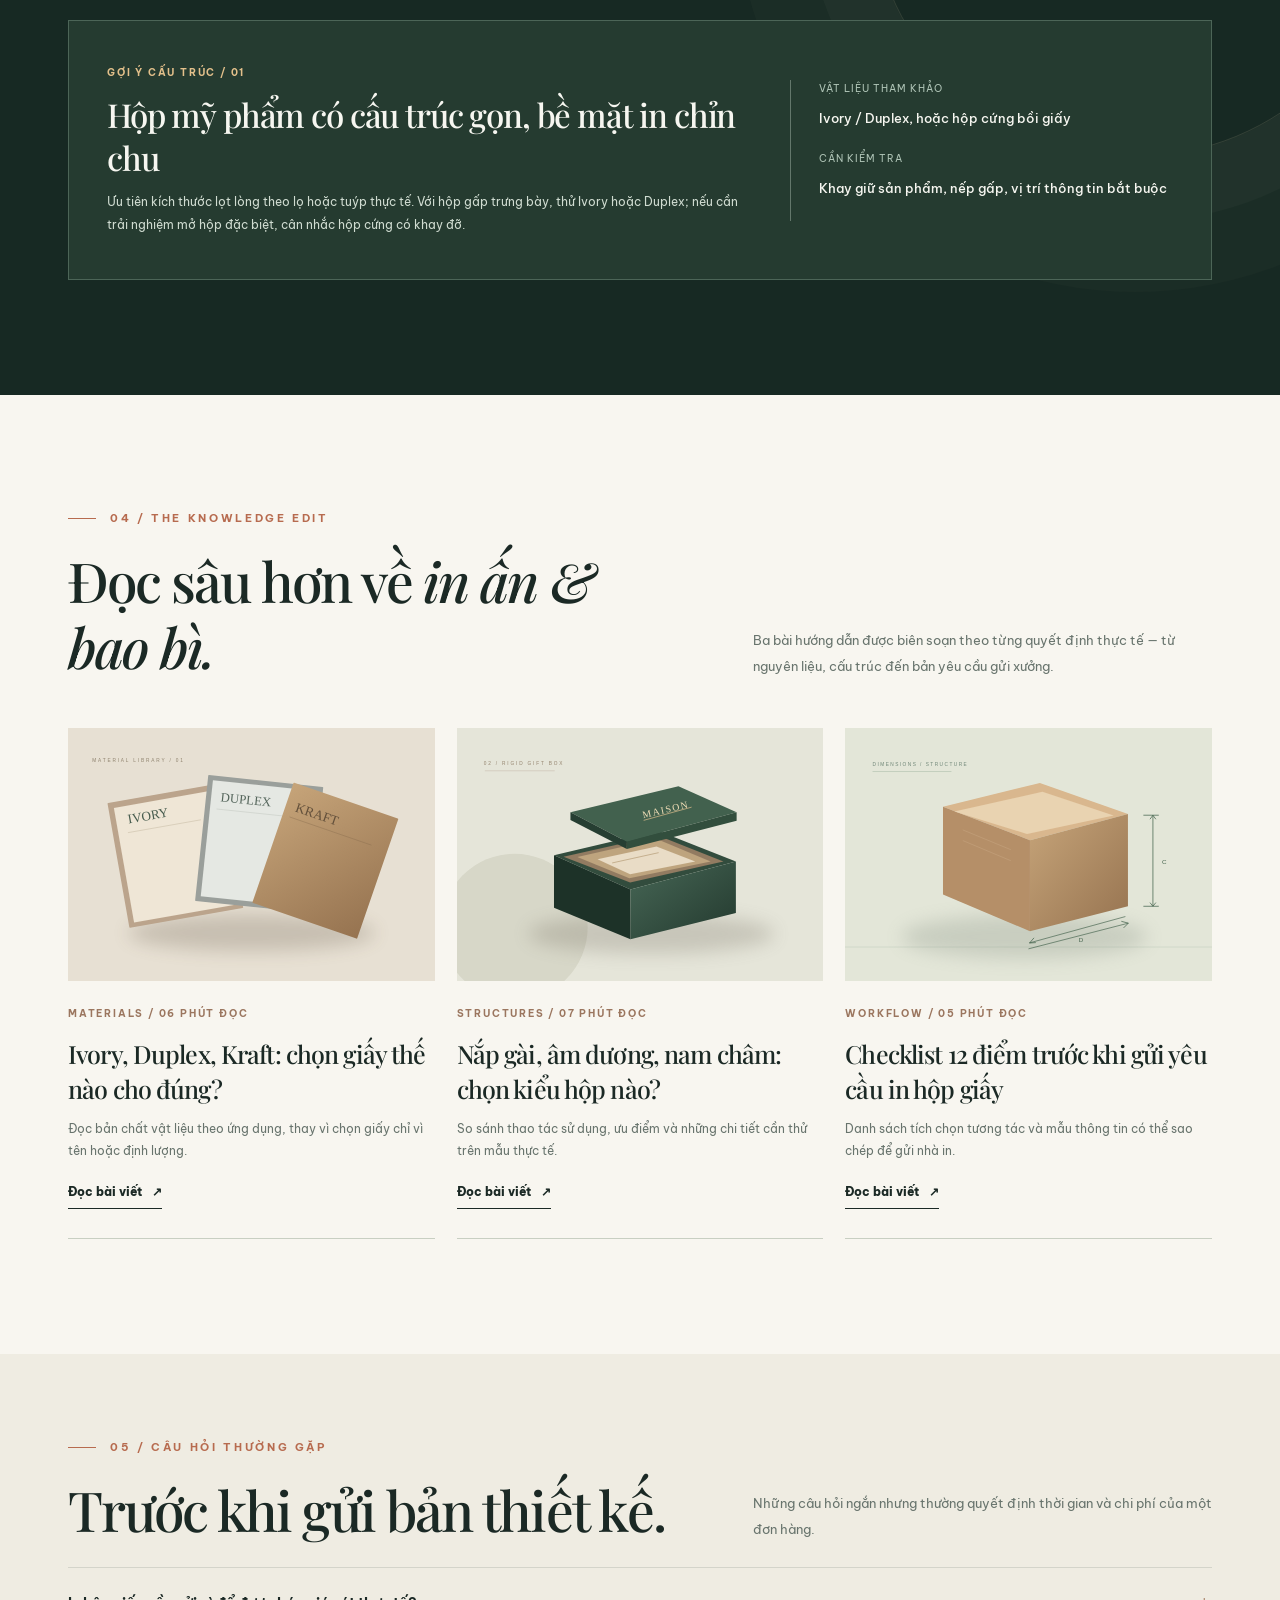
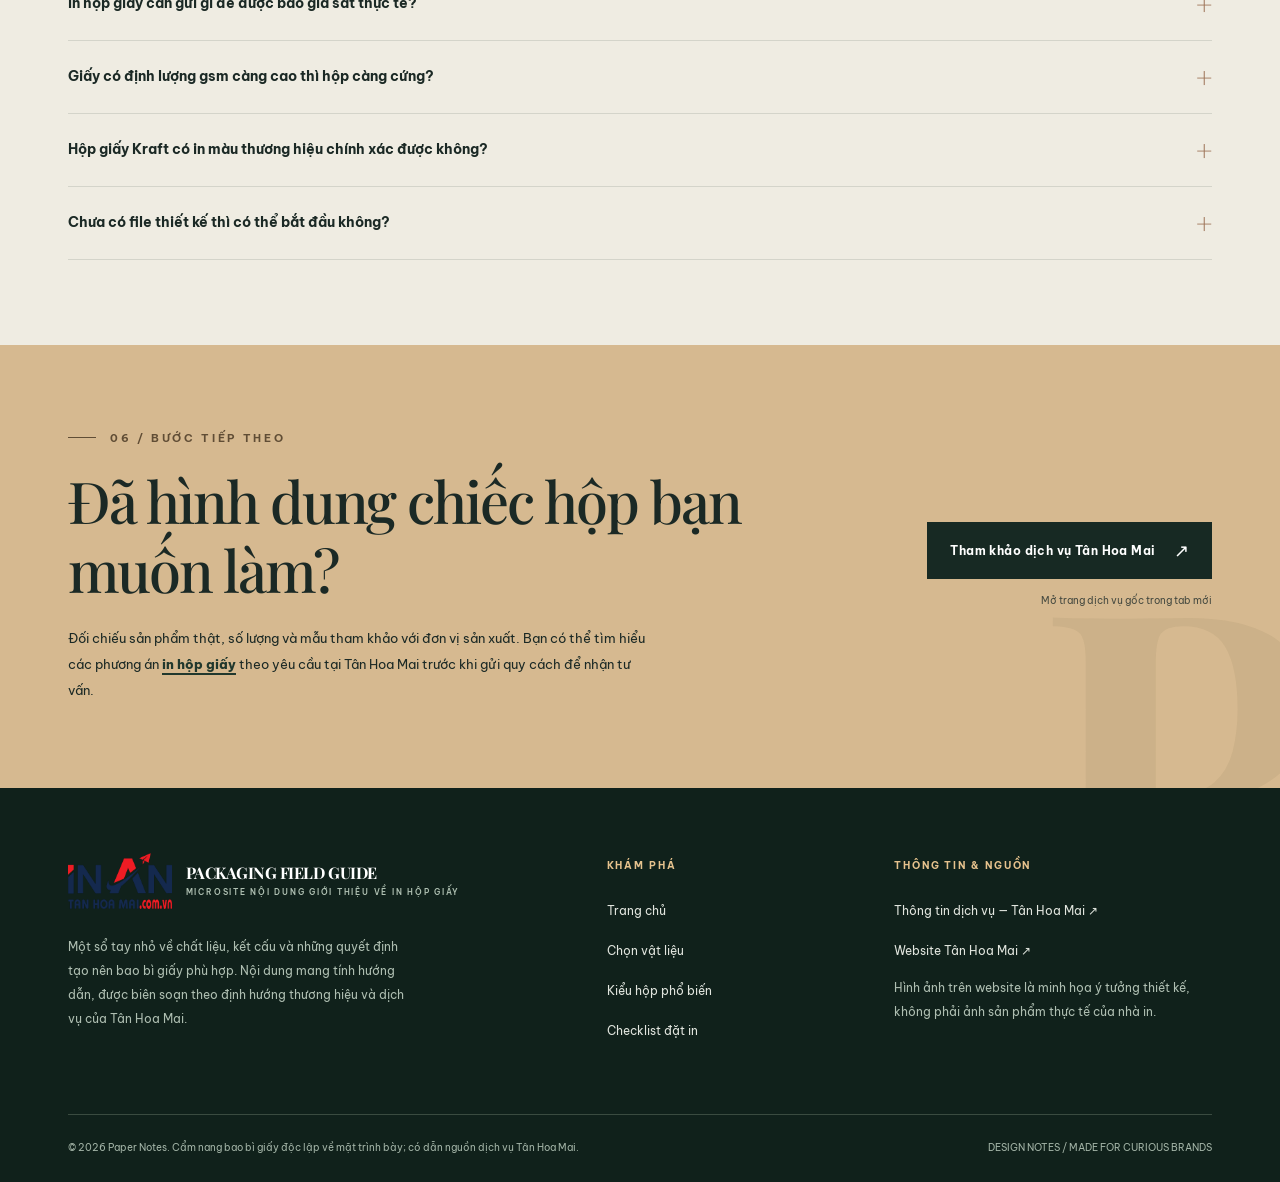
==== commit 01183c15: "Add files via upload" ====
--- a/index.html
+++ b/index.html
@@ -5,8 +5,8 @@
 <link rel="preconnect" href="https://fonts.googleapis.com"><link rel="preconnect" href="https://fonts.gstatic.com" crossorigin>
 <link rel="stylesheet" href="assets/css/style.css"></head>
 <body><div class="topbar"><div class="container"><span>THE PACKAGING NOTEBOOK &nbsp; / &nbsp; TÀI LIỆU THIẾT KẾ BAO BÌ</span><span>ISSUE 01 — 2026</span></div></div>
-<header class="header"><div class="container navwrap"><a class="brand" href="index.html" aria-label="Paper Notes - Về trang chủ"><span class="brand-symbol" aria-hidden="true">P</span><span class="brand-word">paper notes<small>PACKAGING FIELD GUIDE</small></span></a>
-<button class="nav-toggle" type="button" data-menu-toggle aria-expanded="false" aria-label="Mở menu" aria-controls="primary-navigation">☰</button>
+<header class="header"><div class="container navwrap"><a class="brand brand--logo" href="index.html" aria-label="Tân Hoa Mai - Về trang chủ"><img class="brand-logo" src="assets/img/tan-hoa-mai-logo.png" width="300" height="162" alt="Logo Tân Hoa Mai"><span class="brand-note">Packaging field guide<small>Microsite biên tập bởi Tân Hoa Mai</small></span></a>
+<button class="nav-toggle" type="button" data-menu-toggle aria-expanded="false" aria-label="Mở menu" aria-controls="primary-navigation">☰</button> type="button" data-menu-toggle aria-expanded="false" aria-label="Mở menu" aria-controls="primary-navigation">☰</button>
 <nav class="nav" id="primary-navigation" data-main-nav aria-label="Điều hướng chính"><a href="index.html" class="active" aria-current="page">Trang chủ</a><a href="chon-giay-hop.html" class="" >Chất liệu giấy</a><a href="kieu-hop-giay.html" class="" >Kiểu hộp</a><a href="checklist-dat-in.html" class="" >Checklist đặt in</a><a class="nav-cta" href="https://tanhoamai.com.vn/in-hop-giay/" target="_blank" rel="noopener noreferrer">Tham khảo xưởng in <span aria-hidden="true">↗</span></a></nav></div></header><main id="main-content"><section class="hero"><div class="container hero-grid"><div class="hero-copy"><p class="hero-index">PACKAGING JOURNAL / VOL. 01 — KIẾN THỨC BAO BÌ</p><h1>In hộp giấy <em>đẹp</em> bắt đầu từ cấu trúc đúng.</h1><p class="lede">Một cuốn sổ tay thị giác dành cho thương hiệu và người làm sản phẩm: chọn giấy, chọn kiểu hộp, chuẩn bị file và những chi tiết quan trọng trước khi đặt in.</p><div class="hero-actions"><a class="btn btn-gold" href="#bat-dau">Khám phá cẩm nang <span class="arrow">↗</span></a><a class="btn btn-outline" href="checklist-dat-in.html">Checklist đặt in <span class="arrow">↗</span></a></div></div><div class="hero-art"><img src="assets/img/hero-packaging.svg" width="980" height="780" alt="Minh họa bộ hộp giấy Ivory, hộp quà cứng và hộp giấy in màu theo nhận diện thương hiệu" fetchpriority="high"><div class="hero-stamp">PAPER<br><strong>01</strong><br>FIELD NOTES</div><span class="hero-decoration">MATERIAL / FORM / FEEL</span></div></div></section>
 <div class="ribbon"><div class="container ribbon-grid"><div class="ribbon-cell"><span class="ribbon-num">01.</span><div><h3>Chọn chất liệu đúng</h3><p>Không chọn giấy chỉ vì bề mặt đẹp.</p></div></div><div class="ribbon-cell"><span class="ribbon-num">02.</span><div><h3>Thiết kế theo sản phẩm thật</h3><p>Lọt lòng, cách mở, khả năng chịu lực.</p></div></div><div class="ribbon-cell"><span class="ribbon-num">03.</span><div><h3>Chốt quy cách trước khi in</h3><p>Hạn chế chỉnh sửa và phát sinh.</p></div></div></div></div>
 <section class="section" id="bat-dau"><div class="container"><div class="split-heading"><div><div class="eyebrow">01 / KHÁM PHÁ KẾT CẤU</div><h2>Không chỉ là một chiếc hộp. <em>Đó là trải nghiệm.</em></h2></div><p>Một thiết kế hiệu quả phải cùng lúc bảo vệ được sản phẩm, thuận tiện khi sử dụng và làm rõ nhận diện thương hiệu. Ba nhóm cấu trúc dưới đây là điểm khởi đầu.</p></div>
@@ -17,4 +17,4 @@
 <section class="section selector" id="goi-y"><div class="container"><div class="selector-heading"><div class="eyebrow light">03 / CHỌN THEO NGỮ CẢNH</div><h2>Mỗi sản phẩm cần một <em class="accent">cách đóng gói khác nhau.</em></h2><p class="selector-lede">Chọn nhóm sản phẩm để xem gợi ý ban đầu. Đây là khung định hướng, không phải thông số kỹ thuật cuối cùng.</p></div><div class="choice-tabs" role="tablist" aria-label="Lọc gợi ý theo sản phẩm"><button type="button" role="tab" data-choice="mypham" aria-selected="true">Mỹ phẩm</button><button type="button" role="tab" data-choice="quatang" aria-selected="false">Quà tặng</button><button type="button" role="tab" data-choice="thucpham" aria-selected="false">Thực phẩm</button><button type="button" role="tab" data-choice="banle" aria-selected="false">Bán lẻ & online</button></div><div class="choice-output" role="tabpanel" aria-live="polite"><div><div class="choice-mini">Gợi ý cấu trúc / 01</div><h3 data-choice-title>Hộp mỹ phẩm có cấu trúc gọn, bề mặt in chỉn chu</h3><p data-choice-text>Ưu tiên kích thước lọt lòng theo lọ hoặc tuýp thực tế. Với hộp gấp trưng bày, thử Ivory hoặc Duplex; nếu cần trải nghiệm mở hộp đặc biệt, cân nhắc hộp cứng có khay đỡ.</p></div><div class="choice-spec"><small>Vật liệu tham khảo</small><strong data-choice-material>Ivory / Duplex, hoặc hộp cứng bồi giấy</strong><small>Cần kiểm tra</small><strong data-choice-check>Khay giữ sản phẩm, nếp gấp, vị trí thông tin bắt buộc</strong></div></div></div></section>
 <section class="section journal"><div class="container"><div class="split-heading"><div><div class="eyebrow">04 / THE KNOWLEDGE EDIT</div><h2>Đọc sâu hơn về <em>in ấn & bao bì.</em></h2></div><p>Ba bài hướng dẫn được biên soạn theo từng quyết định thực tế — từ nguyên liệu, cấu trúc đến bản yêu cầu gửi xưởng.</p></div><div class="journal-list"><article class="journal-entry"><a href="chon-giay-hop.html"><img src="assets/img/material-library.svg" width="1000" height="700" alt="Bộ mẫu giấy Ivory, Duplex và Kraft"></a><div class="meta">MATERIALS / 06 PHÚT ĐỌC</div><h3><a href="chon-giay-hop.html">Ivory, Duplex, Kraft: chọn giấy thế nào cho đúng?</a></h3><p>Đọc bản chất vật liệu theo ứng dụng, thay vì chọn giấy chỉ vì tên hoặc định lượng.</p><a class="text-link" href="chon-giay-hop.html">Đọc bài viết <span>↗</span></a></article><article class="journal-entry"><a href="kieu-hop-giay.html"><img src="assets/img/gift-box.svg" width="1000" height="700" alt="Hộp cứng với nắp và thân tách rời"></a><div class="meta">STRUCTURES / 07 PHÚT ĐỌC</div><h3><a href="kieu-hop-giay.html">Nắp gài, âm dương, nam châm: chọn kiểu hộp nào?</a></h3><p>So sánh thao tác sử dụng, ưu điểm và những chi tiết cần thử trên mẫu thực tế.</p><a class="text-link" href="kieu-hop-giay.html">Đọc bài viết <span>↗</span></a></article><article class="journal-entry"><a href="checklist-dat-in.html"><img src="assets/img/dimensions-box.svg" width="1000" height="700" alt="Sơ đồ đo kích thước hộp giấy"></a><div class="meta">WORKFLOW / 05 PHÚT ĐỌC</div><h3><a href="checklist-dat-in.html">Checklist 12 điểm trước khi gửi yêu cầu in hộp giấy</a></h3><p>Danh sách tích chọn tương tác và mẫu thông tin có thể sao chép để gửi nhà in.</p><a class="text-link" href="checklist-dat-in.html">Đọc bài viết <span>↗</span></a></article></div></div></section>
 <section class="section--small" style="background:#efece2"><div class="container"><div class="split-heading" style="margin-bottom:25px"><div><div class="eyebrow">05 / CÂU HỎI THƯỜNG GẶP</div><h2>Trước khi gửi bản thiết kế.</h2></div><p>Những câu hỏi ngắn nhưng thường quyết định thời gian và chi phí của một đơn hàng.</p></div><div class="faq-list"><details><summary>In hộp giấy cần gửi gì để được báo giá sát thực tế?</summary><p>Gửi ảnh hoặc mẫu hộp, kích thước thành phẩm, số lượng dự kiến, loại giấy nếu đã chọn, số mặt in, yêu cầu gia công và thời điểm cần hàng. Nếu chưa biết loại giấy, hãy gửi kích thước và trọng lượng sản phẩm thật để được tư vấn.</p></details><details><summary>Giấy có định lượng gsm càng cao thì hộp càng cứng?</summary><p>Gsm là khối lượng giấy tính theo g/m², không phải độ dày. Độ đứng hộp còn phụ thuộc cấu trúc, loại giấy, khổ hộp và cách bế gấp. Hộp cứng bồi còn có cốt hộp riêng.</p></details><details><summary>Hộp giấy Kraft có in màu thương hiệu chính xác được không?</summary><p>Nền Kraft ảnh hưởng màu mực cảm nhận sau in. Nếu màu thương hiệu quan trọng, nên duyệt mẫu màu trên đúng vật liệu và cân nhắc phương án in hoặc xử lý nền phù hợp.</p></details><details><summary>Chưa có file thiết kế thì có thể bắt đầu không?</summary><p>Có thể bắt đầu bằng ảnh sản phẩm, logo, nội dung bắt buộc và mẫu hộp mong muốn. Phạm vi thiết kế, chi phí và số lần chỉnh sửa nên được xác nhận trước với đơn vị in.</p></details></div></div></section>
-<section class="section--small cta"><div class="container cta-grid"><div><div class="eyebrow" style="color:#604d35">06 / BƯỚC TIẾP THEO</div><h2>Đã hình dung chiếc hộp bạn muốn làm?</h2><p>Đối chiếu sản phẩm thật, số lượng và mẫu tham khảo với đơn vị sản xuất. Bạn có thể tìm hiểu các phương án <strong>in hộp giấy theo yêu cầu</strong> tại Tân Hoa Mai trước khi gửi quy cách để nhận tư vấn.</p></div><div class="cta-action"><a href="https://tanhoamai.com.vn/in-hop-giay/" target="_blank" rel="noopener noreferrer" class="btn btn-ink">Tham khảo dịch vụ Tân Hoa Mai <span class="arrow">↗</span></a><p>Mở trang dịch vụ gốc trong tab mới</p></div></div></section></main><footer class="footer"><div class="container"><div class="footer-top"><div><a class="brand" href="index.html"><span class="brand-symbol" aria-hidden="true">P</span><span class="brand-word">paper notes<small>PACKAGING FIELD GUIDE</small></span></a><p style="margin-top:26px">Một sổ tay nhỏ về chất liệu, kết cấu và những quyết định tạo nên bao bì giấy phù hợp. Nội dung mang tính hướng dẫn, không thay thế tư vấn kỹ thuật hoặc báo giá theo mẫu thực tế.</p></div><div><h4>Khám phá</h4><ul><li><a href="index.html">Trang chủ</a></li><li><a href="chon-giay-hop.html">Chọn vật liệu</a></li><li><a href="kieu-hop-giay.html">Kiểu hộp phổ biến</a></li><li><a href="checklist-dat-in.html">Checklist đặt in</a></li></ul></div><div><h4>Thông tin & nguồn</h4><ul><li><a href="https://tanhoamai.com.vn/in-hop-giay/" target="_blank" rel="noopener noreferrer">Thông tin dịch vụ — Tân Hoa Mai ↗</a></li><li><a href="https://tanhoamai.com.vn/" target="_blank" rel="noopener noreferrer">Website Tân Hoa Mai ↗</a></li></ul><p>Hình ảnh trên website là minh họa ý tưởng thiết kế, không phải ảnh sản phẩm thực tế của nhà in.</p></div></div><div class="footer-bottom"><span>© 2026 Paper Notes. Cẩm nang bao bì giấy độc lập về mặt trình bày; có dẫn nguồn dịch vụ Tân Hoa Mai.</span><span>DESIGN NOTES / MADE FOR CURIOUS BRANDS</span></div></div></footer><script src="assets/js/main.js" defer></script></body></html>+<section class="section--small cta"><div class="container cta-grid"><div><div class="eyebrow" style="color:#604d35">06 / BƯỚC TIẾP THEO</div><h2>Đã hình dung chiếc hộp bạn muốn làm?</h2><p>Đối chiếu sản phẩm thật, số lượng và mẫu tham khảo với đơn vị sản xuất. Bạn có thể tìm hiểu các phương án <a class="anchor-keyword" href="https://tanhoamai.com.vn/in-hop-giay/" target="_blank" rel="noopener noreferrer">in hộp giấy</a> theo yêu cầu tại Tân Hoa Mai trước khi gửi quy cách để nhận tư vấn.</p></div><div class="cta-action"><a href="https://tanhoamai.com.vn/in-hop-giay/" target="_blank" rel="noopener noreferrer" class="btn btn-ink">Tham khảo dịch vụ Tân Hoa Mai <span class="arrow">↗</span></a><p>Mở trang dịch vụ gốc trong tab mới</p></div></div></section></main><footer class="footer"><div class="container"><div class="footer-top"><div><a class="brand brand--logo" href="index.html" aria-label="Tân Hoa Mai - Về trang chủ"><img class="brand-logo" src="assets/img/tan-hoa-mai-logo.png" width="300" height="162" alt="Logo Tân Hoa Mai"><span class="brand-note">Packaging field guide<small>Microsite nội dung giới thiệu về in hộp giấy</small></span></a><p style="margin-top:26px">Một sổ tay nhỏ về chất liệu, kết cấu và những quyết định tạo nên bao bì giấy phù hợp. Nội dung mang tính hướng dẫn, được biên soạn theo định hướng thương hiệu và dịch vụ của Tân Hoa Mai.</p></div><div><h4>Khám phá</h4><ul><li><a href="index.html">Trang chủ</a></li><li><a href="chon-giay-hop.html">Chọn vật liệu</a></li><li><a href="kieu-hop-giay.html">Kiểu hộp phổ biến</a></li><li><a href="checklist-dat-in.html">Checklist đặt in</a></li></ul></div><div><h4>Thông tin & nguồn</h4><ul><li><a href="https://tanhoamai.com.vn/in-hop-giay/" target="_blank" rel="noopener noreferrer">Thông tin dịch vụ — Tân Hoa Mai ↗</a></li><li><a href="https://tanhoamai.com.vn/" target="_blank" rel="noopener noreferrer">Website Tân Hoa Mai ↗</a></li></ul><p>Hình ảnh trên website là minh họa ý tưởng thiết kế, không phải ảnh sản phẩm thực tế của nhà in.</p></div></div><div class="footer-bottom"><span>© 2026 Paper Notes. Cẩm nang bao bì giấy độc lập về mặt trình bày; có dẫn nguồn dịch vụ Tân Hoa Mai.</span><span>DESIGN NOTES / MADE FOR CURIOUS BRANDS</span></div></div></footer><script src="assets/js/main.js" defer></script></body></html>
--- a/assets/css/style.css
+++ b/assets/css/style.css
@@ -1,7 +1,16 @@
 @import url('https://fonts.googleapis.com/css2?family=Be+Vietnam+Pro:wght@400;500;600;700;800&family=DM+Sans:wght@400;500;600;700&family=Playfair+Display:wght@400;500;600;700&display=swap');
 :root{--ink:#1b2925;--forest:#172923;--forest-deep:#0d1915;--muted:#68746d;--green:#537565;--gold:#c7a675;--orange:#b76b4f;--paper:#f8f6f0;--white:#fffdfa;--cream:#ede9dd;--line:#deded4;--serif:'Playfair Display',Georgia,serif;--body:'Be Vietnam Pro',Arial,sans-serif;--shadow:0 24px 65px rgba(28,43,34,.11)}
 *,*::before,*::after{box-sizing:border-box}html{scroll-behavior:smooth;scroll-padding-top:110px}body{margin:0;background:var(--paper);color:var(--ink);font:400 15px/1.8 var(--body);-webkit-font-smoothing:antialiased}body.menu-open{overflow:hidden}a{color:inherit;text-decoration:none}button,input{font:inherit}button{cursor:pointer}img,svg{max-width:100%;display:block}img{height:auto}::selection{background:#d4c4a9;color:var(--ink)}:focus-visible{outline:3px solid var(--orange);outline-offset:3px}h1,h2,h3,p{margin-top:0}p{margin-bottom:1.2em}h1,h2,h3{letter-spacing:-.035em}h1,h2{font-family:var(--serif);font-weight:500;line-height:1.2}h3{font-weight:700;line-height:1.45}ul{padding-left:1.3rem}li{margin-bottom:8px}.container{max-width:1200px;margin:auto;padding:0 28px}.section{padding:115px 0}.section--small{padding:85px 0}.eyebrow{text-transform:uppercase;letter-spacing:.24em;font:700 11px/1.5 var(--body);color:var(--orange);display:flex;align-items:center;gap:14px;margin-bottom:20px}.eyebrow::before{content:'';height:1px;width:28px;background:currentColor}.eyebrow.light{color:var(--gold)}.serif{font-family:var(--serif)}.muted{color:var(--muted)}.tiny{font-size:12px}.accent{color:#d9b786}.btn{display:inline-flex;align-items:center;justify-content:center;gap:18px;border:1px solid transparent;padding:17px 22px;font-size:12px;letter-spacing:.035em;font-weight:700;min-height:54px;transition:.25s ease;text-align:center}.btn:hover{transform:translateY(-3px)}.btn-gold{background:var(--gold);color:var(--forest-deep)}.btn-gold:hover{background:#dfbd8a}.btn-outline{background:transparent;border-color:rgba(255,255,255,.42);color:white}.btn-outline:hover{background:rgba(255,255,255,.08)}.btn-ink{background:var(--forest);color:white}.btn-ink:hover{background:#324a3d}.arrow{font-size:18px;font-weight:500;line-height:1}.text-link{display:inline-flex;align-items:center;gap:10px;font-size:12px;font-weight:800;border-bottom:1px solid currentColor;padding-bottom:6px;transition:gap .2s}.text-link:hover{gap:16px}.kicker{font-family:'DM Sans',sans-serif;letter-spacing:.2em;text-transform:uppercase;font-size:10px;font-weight:700}
-.topbar{background:#0f211b;color:#d4dfd7;font-size:10px;letter-spacing:.13em}.topbar .container{display:flex;justify-content:space-between;min-height:35px;align-items:center}.topbar span:last-child{color:#c7a675}.header{position:sticky;top:0;z-index:100;background:rgba(250,249,245,.97);backdrop-filter:blur(18px);border-bottom:1px solid rgba(40,55,45,.08)}.navwrap{min-height:85px;display:flex;justify-content:space-between;align-items:center;gap:24px}.brand{display:flex;gap:12px;align-items:center;flex-shrink:0}.brand-symbol{width:40px;height:40px;background:var(--forest);display:grid;place-items:center;color:#edd3a6;transform:rotate(-8deg);font:700 28px/1 var(--serif);border-radius:1px}.brand-word{font:700 19px/1.1 var(--serif);letter-spacing:-.04em}.brand-word small{display:block;margin-top:7px;color:var(--muted);font:600 8px/1 var(--body);letter-spacing:.25em}.nav{display:flex;align-items:center;gap:32px}.nav a:not(.nav-cta){font-size:11px;font-weight:700;color:#49594e;transition:color .2s}.nav a:hover,.nav a.active{color:var(--orange)}.nav-cta{font-size:11px;font-weight:700;color:var(--forest);border:1px solid #c9c9bb;padding:12px 17px;display:inline-flex;align-items:center;gap:10px}.nav-cta:hover{border-color:var(--forest);background:var(--forest);color:#fff}.nav-toggle{display:none;border:1px solid var(--line);background:white;padding:10px 13px;font-size:23px;line-height:1;color:var(--forest)}
+.topbar{background:#0f211b;color:#d4dfd7;font-size:10px;letter-spacing:.13em}.topbar .container{display:flex;justify-content:space-between;min-height:35px;align-items:center}.topbar span:last-child{color:#c7a675}.header{position:sticky;top:0;z-index:100;background:rgba(250,249,245,.97);backdrop-filter:blur(18px);border-bottom:1px solid rgba(40,55,45,.08)}.navwrap{min-height:85px;display:flex;justify-content:space-between;align-items:center;gap:24px}.brand{display:flex;gap:12px;align-items:center;flex-shrink:0}
+
+.brand.brand--logo{gap:14px}
+.brand-logo{height:44px;width:auto;display:block;max-width:none}
+.brand-note{display:flex;flex-direction:column;gap:5px;font:700 16px/1.05 var(--serif);letter-spacing:-.03em;text-transform:uppercase;color:var(--forest)}
+.brand-note small{display:block;color:var(--muted);font:600 8px/1.35 var(--body);letter-spacing:.22em;text-transform:uppercase}
+.footer .brand-note{color:#fff}
+.footer .brand-note small{color:#afc0b2}
+.footer .brand-logo{height:56px}
+.brand-symbol{width:40px;height:40px;background:var(--forest);display:grid;place-items:center;color:#edd3a6;transform:rotate(-8deg);font:700 28px/1 var(--serif);border-radius:1px}.brand-word{font:700 19px/1.1 var(--serif);letter-spacing:-.04em}.brand-word small{display:block;margin-top:7px;color:var(--muted);font:600 8px/1 var(--body);letter-spacing:.25em}.nav{display:flex;align-items:center;gap:32px}.nav a:not(.nav-cta){font-size:11px;font-weight:700;color:#49594e;transition:color .2s}.nav a:hover,.nav a.active{color:var(--orange)}.nav-cta{font-size:11px;font-weight:700;color:var(--forest);border:1px solid #c9c9bb;padding:12px 17px;display:inline-flex;align-items:center;gap:10px}.nav-cta:hover{border-color:var(--forest);background:var(--forest);color:#fff}.nav-toggle{display:none;border:1px solid var(--line);background:white;padding:10px 13px;font-size:23px;line-height:1;color:var(--forest)}
 .hero{background:var(--forest);color:#fff;overflow:hidden;position:relative}.hero:before{content:'';position:absolute;inset:0;background-image:radial-gradient(ellipse at 85% 12%,rgba(176,152,105,.14),transparent 45%),radial-gradient(ellipse at 0% 95%,rgba(105,145,117,.16),transparent 45%);pointer-events:none}.hero-grid{min-height:685px;display:grid;grid-template-columns:49% 51%;align-items:center;position:relative}.hero-copy{padding:84px 0 96px;position:relative;z-index:3}.hero-index{color:#b5c9ba;font-size:11px;font-weight:600;letter-spacing:.17em;margin-bottom:31px}.hero h1{font-size:clamp(53px,6.3vw,91px);line-height:1.105;margin:0 0 26px;letter-spacing:-.062em}.hero h1 em{font-weight:400;color:#dbbb87}.hero .lede{font-size:14px;line-height:2;color:#d3ddd3;max-width:440px;margin:0 0 31px}.hero-actions{display:flex;gap:12px;flex-wrap:wrap}.hero-art{align-self:stretch;position:relative;display:flex;align-items:center;justify-content:center;margin:10px -80px 0 -35px}.hero-art img{width:100%;max-width:820px;filter:drop-shadow(0 32px 60px rgba(0,0,0,.14));animation:float 7s ease-in-out infinite}.hero-decoration{position:absolute;color:#bdc8c0;top:10%;right:0;writing-mode:vertical-rl;font-size:10px;letter-spacing:.33em}.hero-stamp{position:absolute;left:10px;bottom:72px;width:100px;height:100px;border:1px solid rgba(224,207,166,.5);color:#e6c994;display:grid;place-items:center;border-radius:50%;transform:rotate(-15deg);text-align:center;font:600 10px/1.9 var(--body);letter-spacing:.13em}.hero-stamp strong{font:600 27px/1 var(--serif)}@keyframes float{0%,100%{transform:translateY(0)}50%{transform:translateY(-10px)}}
 .ribbon{background:#eee8dd;border-bottom:1px solid #dfd8ca}.ribbon-grid{display:grid;grid-template-columns:repeat(3,1fr)}.ribbon-cell{padding:30px 26px 28px;display:flex;gap:18px;align-items:flex-start;border-right:1px solid #d9d3c6}.ribbon-cell:first-child{padding-left:0}.ribbon-cell:last-child{border-right:0}.ribbon-num{font:500 27px/1 var(--serif);color:#aa8166}.ribbon-cell h3{font-size:12px;margin:0 0 5px}.ribbon-cell p{color:#6b7067;font-size:10px;line-height:1.7;margin:0}
 .split-heading{display:grid;grid-template-columns:1fr .76fr;align-items:end;gap:80px;margin-bottom:49px}.split-heading h2,.section-heading h2{font-size:clamp(37px,4.3vw,57px);margin-bottom:0}.split-heading p{color:var(--muted);font-size:13px;line-height:2;margin:0}.editorial-cards{display:grid;grid-template-columns:repeat(3,1fr);gap:18px}.editorial-card{background:var(--white);overflow:hidden;border:1px solid #e5e1d7;transition:transform .25s,box-shadow .25s}.editorial-card:hover{transform:translateY(-5px);box-shadow:var(--shadow)}.card-visual{aspect-ratio:1.23;overflow:hidden;display:block}.card-visual img{width:100%;height:100%;object-fit:cover;transition:transform .5s}.editorial-card:hover .card-visual img{transform:scale(1.045)}.card-body{padding:30px 29px 32px}.card-num{font-size:10px;letter-spacing:.2em;color:#ab765e;text-transform:uppercase;font-weight:700;margin-bottom:12px}.editorial-card h3{font:500 26px/1.3 var(--serif);letter-spacing:-.04em;margin:0 0 14px}.editorial-card p{font-size:12px;line-height:1.9;color:var(--muted);margin:0 0 22px}
@@ -15,5 +24,8 @@
 .checklist{list-style:none;padding:0;margin:20px 0 30px}.checklist li{display:flex;align-items:flex-start;gap:13px;margin:0;padding:12px 7px;border-bottom:1px solid #d9ded3}.checklist input{width:19px;height:19px;accent-color:#446b55;cursor:pointer;flex-shrink:0;margin-top:5px}.checklist label{cursor:pointer;flex:1;font-size:13px;color:#4c5a51;line-height:1.8}.checklist input:checked+label{text-decoration:line-through;color:#889287}.progress-wrap{padding:20px 25px;background:#e7e7dc;margin:25px 0}.progress-head{display:flex;justify-content:space-between;font-size:12px;font-weight:700;margin-bottom:12px}.progress-line{height:8px;border-radius:7px;background:#ccd0c5;overflow:hidden}.progress-fill{background:#52785d;height:100%;width:0%;transition:width .2s}.copy-template{border:1px solid #d2d8cb;background:#fffefa;padding:25px 28px;margin:28px 0}.copy-template h3{margin-top:0}.copy-template pre{white-space:pre-wrap;font:12px/2 var(--body);color:#4d5c50}.copy-btn{border:0;background:var(--forest);color:#fff;padding:12px 20px;font-size:11px;font-weight:700}.copy-btn:hover{background:#344e3b}
 @media(max-width:1080px){.nav{gap:18px}.hero-grid{min-height:620px}.hero-art{margin:10px -40px 0 -30px}.hero h1{font-size:clamp(51px,6.3vw,70px)}.post-layout{gap:38px;grid-template-columns:minmax(0,1fr) 218px}}
 @media(max-width:820px){.container{padding:0 20px}.section{padding:80px 0}.section--small{padding:67px 0}.nav-toggle{display:block}.nav{display:none;position:absolute;top:100%;left:0;right:0;padding:20px;background:#faf9f4;border-bottom:1px solid #ddd9cf;box-shadow:0 18px 32px rgba(0,0,0,.08)}.nav.open{display:flex;flex-direction:column;align-items:stretch;gap:0}.nav a:not(.nav-cta){font-size:13px;padding:13px 4px;border-bottom:1px solid #ece9e1}.nav-cta{margin-top:15px;justify-content:center}.topbar .container span:last-child{display:none}.navwrap{min-height:73px}.hero-grid{grid-template-columns:1fr}.hero-copy{padding:74px 0 0}.hero h1{max-width:680px}.hero-art{height:460px;margin:-25px -55px 0}.hero-art img{width:90%;max-height:510px}.hero-stamp{bottom:56px;left:35px}.hero-decoration{display:none}.ribbon-grid{grid-template-columns:1fr 1fr}.ribbon-cell{padding:23px 18px}.ribbon-cell:last-child{grid-column:1/-1;border-top:1px solid #d9d3c6;padding-left:0}.ribbon-cell:nth-child(2){border-right:0}.split-heading{gap:24px;grid-template-columns:1fr}.editorial-cards{grid-template-columns:repeat(2,1fr)}.editorial-cards .editorial-card:last-child{grid-column:1/-1;display:grid;grid-template-columns:1fr 1fr}.editorial-cards .editorial-card:last-child .card-visual{height:100%;aspect-ratio:auto}.feature-grid{gap:44px;grid-template-columns:1fr}.feature-image{max-width:680px}.feature-copy{max-width:680px}.journal-list{grid-template-columns:repeat(2,1fr)}.journal-entry:last-child{grid-column:1/-1}.choice-output{grid-template-columns:1fr;gap:25px}.choice-spec{border-left:0;border-top:1px solid #63776b;padding:22px 0 0}.cta-grid{grid-template-columns:1fr;gap:26px}.cta-action{text-align:left}.footer-top{grid-template-columns:1fr 1fr;gap:35px}.footer-top>div:first-child{grid-column:1/-1}.post-layout{grid-template-columns:1fr;padding-top:65px}.toc{display:none}.page-hero{padding:70px 0 98px}.page-hero h1{font-size:clamp(42px,7vw,65px)}.post-lead-image img{aspect-ratio:1.6}}
-@media(max-width:540px){.container{padding:0 18px}.topbar{font-size:9px}.brand-symbol{width:36px;height:36px}.brand-word{font-size:16px}.hero-copy{padding-top:54px}.hero h1{font-size:48px}.hero .lede{font-size:12px}.hero-index{font-size:9px;margin-bottom:22px}.hero-art{height:340px;margin:-10px -32px 0}.hero-stamp{bottom:21px;left:13px;width:80px;height:80px;font-size:8px}.hero-stamp strong{font-size:23px}.ribbon-grid{grid-template-columns:1fr}.ribbon-cell{border-right:0;border-bottom:1px solid #d9d3c6;padding:20px 0}.ribbon-cell:last-child{grid-column:auto;border-top:0;border-bottom:0}.ribbon-cell:first-child{padding-left:0}.split-heading h2,.section-heading h2{font-size:38px}.editorial-cards,.journal-list{grid-template-columns:1fr}.editorial-cards .editorial-card:last-child{grid-column:auto;display:block}.editorial-cards .editorial-card:last-child .card-visual{aspect-ratio:1.23}.journal-entry:last-child{grid-column:auto}.card-body{padding:25px}.section{padding:67px 0}.section--small{padding:53px 0}.feature-copy h2{font-size:36px}.caption-tag{right:-4px;bottom:12px;padding:10px;font-size:8px}.selector h2{font-size:37px}.choice-tabs button{flex:1;padding:12px;font-size:10px}.choice-output{padding:24px}.choice-output h3{font-size:26px}.cta h2{font-size:38px}.footer{padding-top:48px}.footer-top{grid-template-columns:1fr;gap:20px}.footer-top>div:first-child{grid-column:auto}.footer-bottom{display:block}.footer-bottom span{display:block;margin-bottom:8px}.page-hero h1{font-size:41px}.page-hero{padding:55px 0 83px}.crumbs{margin-bottom:35px}.post-lead-image{margin-top:-34px}.post-lead-image img{aspect-ratio:1.2}.post-layout{padding-top:45px;padding-bottom:65px}.article .intro-drop{font-size:20px}.article h2{font-size:32px;margin-top:43px}.data-table{font-size:11px}.data-table th,.data-table td{padding:12px 8px}.article-callout{display:block;padding:23px}.article-callout .btn{margin-top:18px;width:100%}.related{padding:60px 0}.related-grid{grid-template-columns:1fr}.related-card{min-height:130px}.related-card div{padding:17px}.related-card h3{font-size:17px}.post-nav{flex-direction:column}.post-nav .btn{width:100%}}
+@media(max-width:540px){.container{padding:0 18px}.topbar{font-size:9px}.brand-symbol{width:36px;height:36px}.brand-word{font-size:16px}.brand-logo{height:34px}.brand-note{font-size:12px}.brand-note small{font-size:7px}.hero-copy{padding-top:54px}.hero h1{font-size:48px}.hero .lede{font-size:12px}.hero-index{font-size:9px;margin-bottom:22px}.hero-art{height:340px;margin:-10px -32px 0}.hero-stamp{bottom:21px;left:13px;width:80px;height:80px;font-size:8px}.hero-stamp strong{font-size:23px}.ribbon-grid{grid-template-columns:1fr}.ribbon-cell{border-right:0;border-bottom:1px solid #d9d3c6;padding:20px 0}.ribbon-cell:last-child{grid-column:auto;border-top:0;border-bottom:0}.ribbon-cell:first-child{padding-left:0}.split-heading h2,.section-heading h2{font-size:38px}.editorial-cards,.journal-list{grid-template-columns:1fr}.editorial-cards .editorial-card:last-child{grid-column:auto;display:block}.editorial-cards .editorial-card:last-child .card-visual{aspect-ratio:1.23}.journal-entry:last-child{grid-column:auto}.card-body{padding:25px}.section{padding:67px 0}.section--small{padding:53px 0}.feature-copy h2{font-size:36px}.caption-tag{right:-4px;bottom:12px;padding:10px;font-size:8px}.selector h2{font-size:37px}.choice-tabs button{flex:1;padding:12px;font-size:10px}.choice-output{padding:24px}.choice-output h3{font-size:26px}.cta h2{font-size:38px}.footer{padding-top:48px}.footer-top{grid-template-columns:1fr;gap:20px}.footer-top>div:first-child{grid-column:auto}.footer-bottom{display:block}.footer-bottom span{display:block;margin-bottom:8px}.page-hero h1{font-size:41px}.page-hero{padding:55px 0 83px}.crumbs{margin-bottom:35px}.post-lead-image{margin-top:-34px}.post-lead-image img{aspect-ratio:1.2}.post-layout{padding-top:45px;padding-bottom:65px}.article .intro-drop{font-size:20px}.article h2{font-size:32px;margin-top:43px}.data-table{font-size:11px}.data-table th,.data-table td{padding:12px 8px}.article-callout{display:block;padding:23px}.article-callout .btn{margin-top:18px;width:100%}.related{padding:60px 0}.related-grid{grid-template-columns:1fr}.related-card{min-height:130px}.related-card div{padding:17px}.related-card h3{font-size:17px}.post-nav{flex-direction:column}.post-nav .btn{width:100%}}
 @media(prefers-reduced-motion:reduce){html{scroll-behavior:auto}*,*:before,*:after{animation:none!important;transition:none!important}}
+
+/* Editorial contextual link */
+.cta .anchor-keyword{color:#21382d;font-weight:800;text-decoration:underline;text-underline-offset:4px;text-decoration-thickness:2px}.cta .anchor-keyword:hover,.cta .anchor-keyword:focus-visible{color:#87472d}
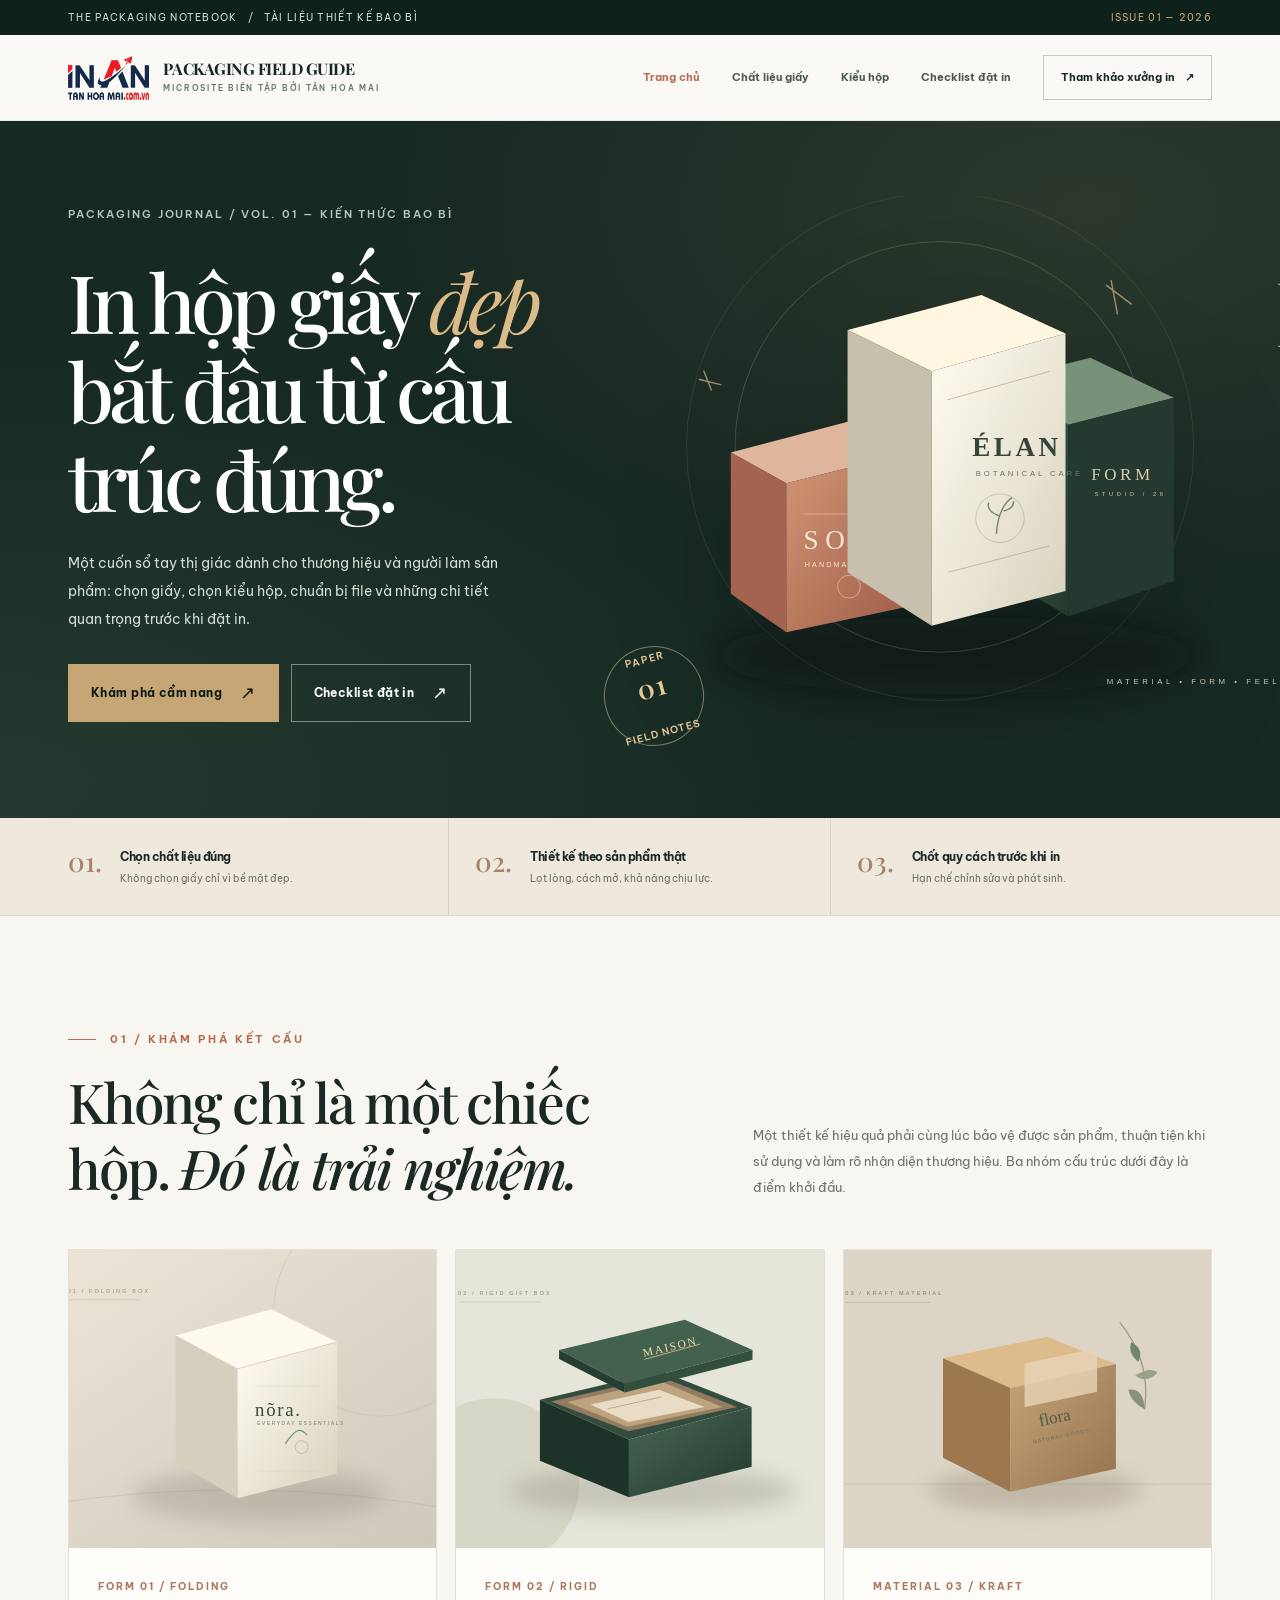
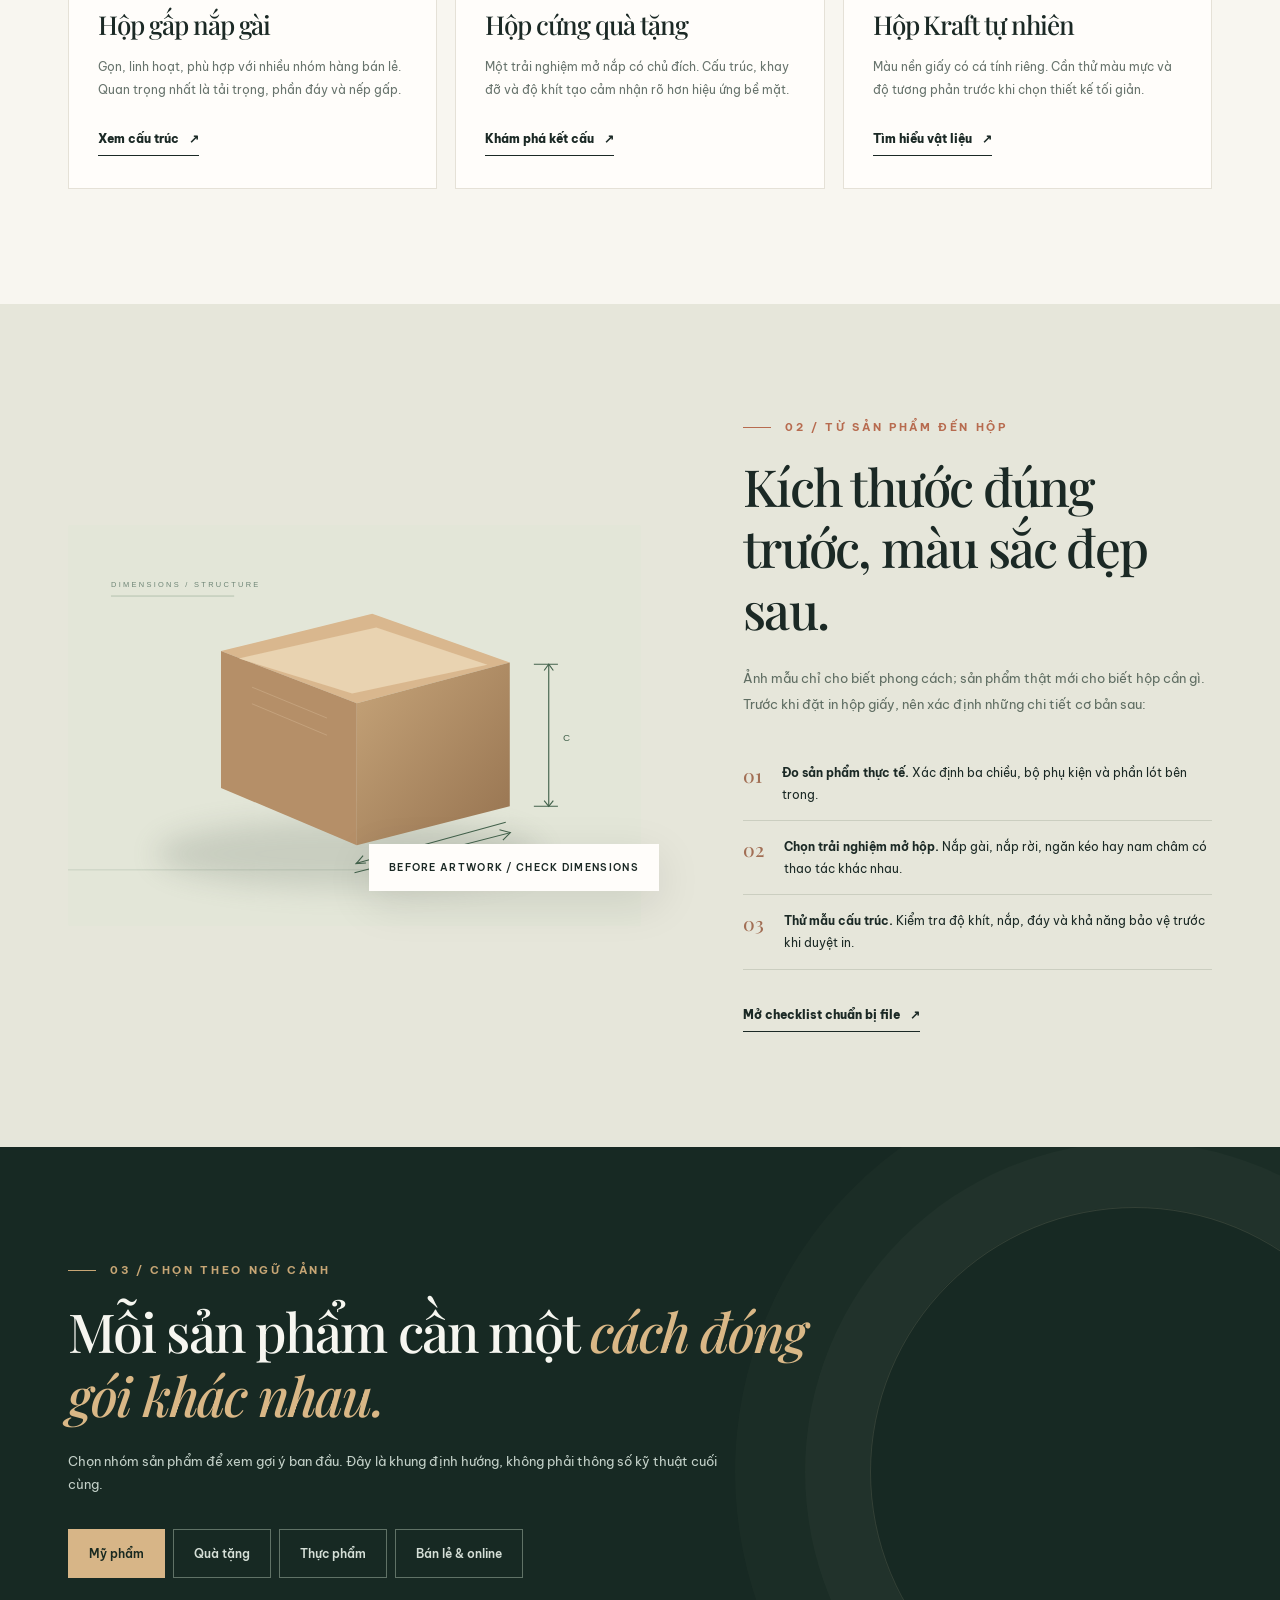
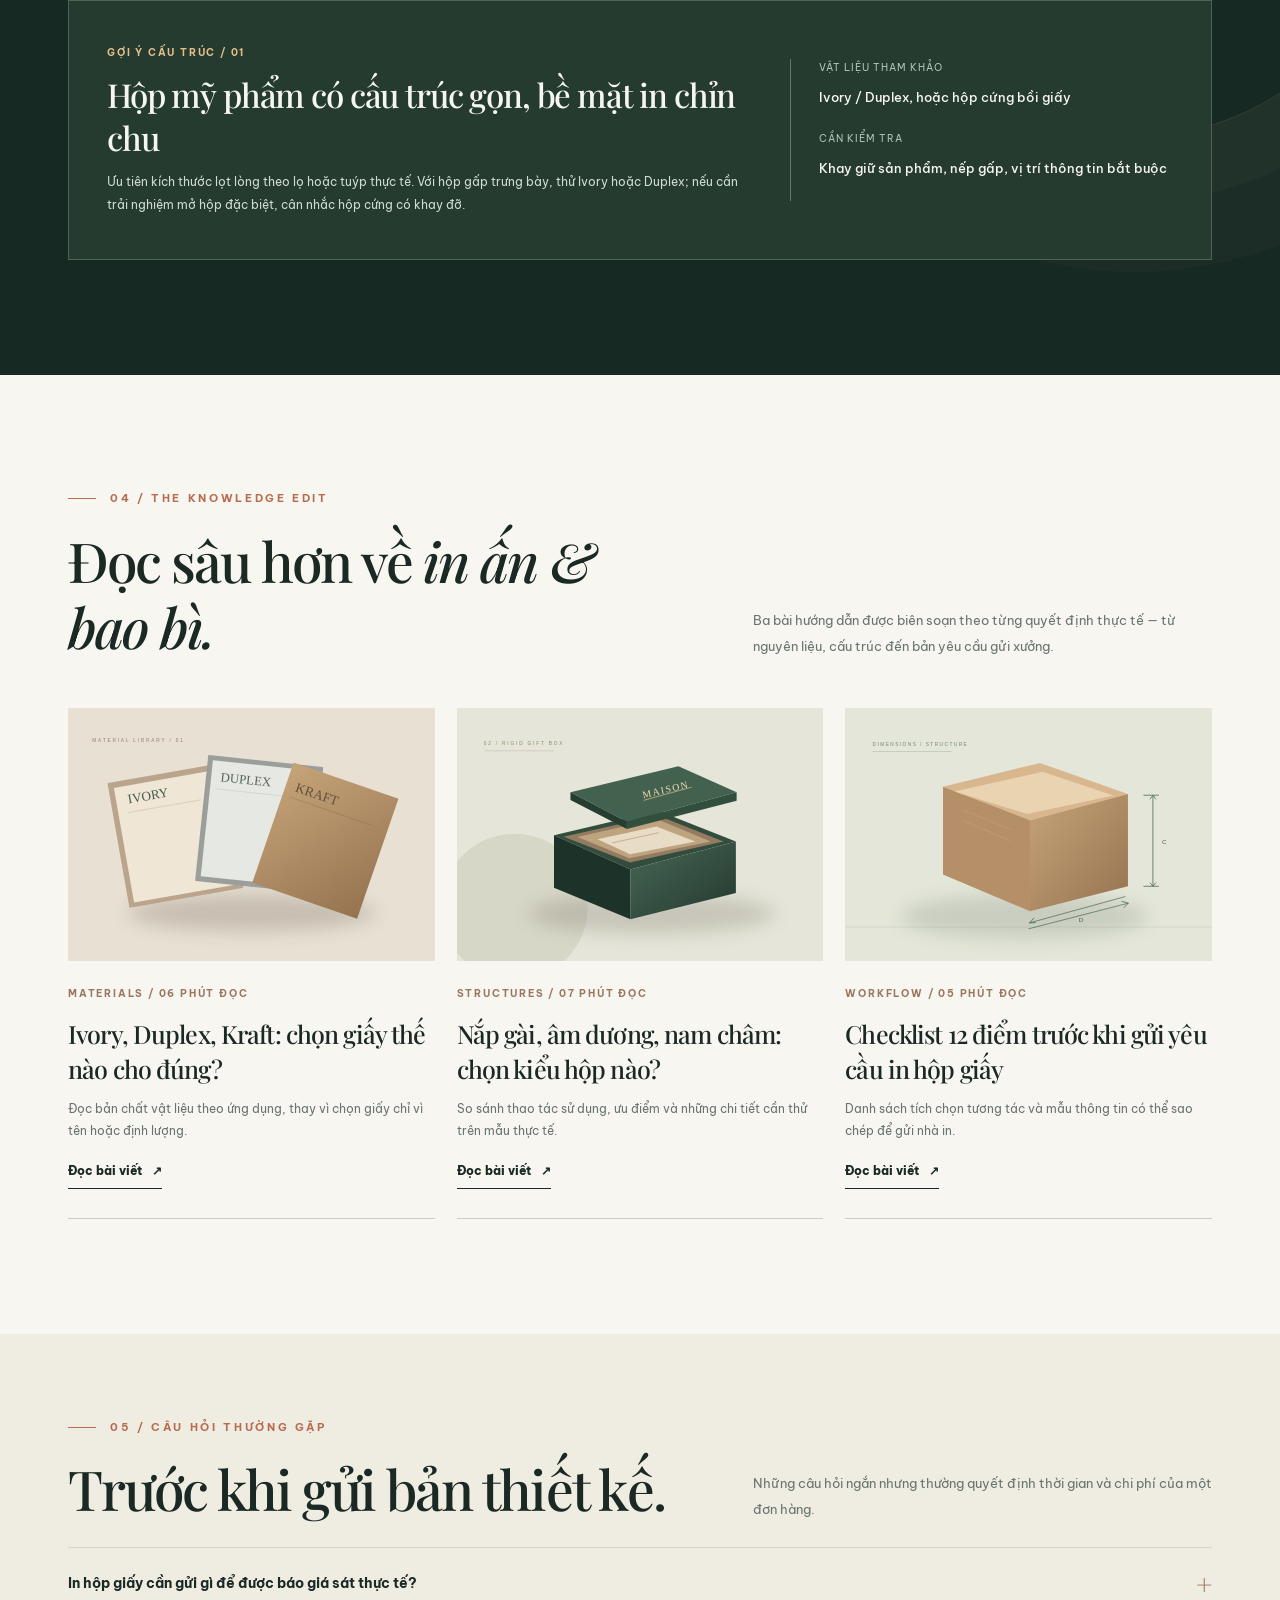
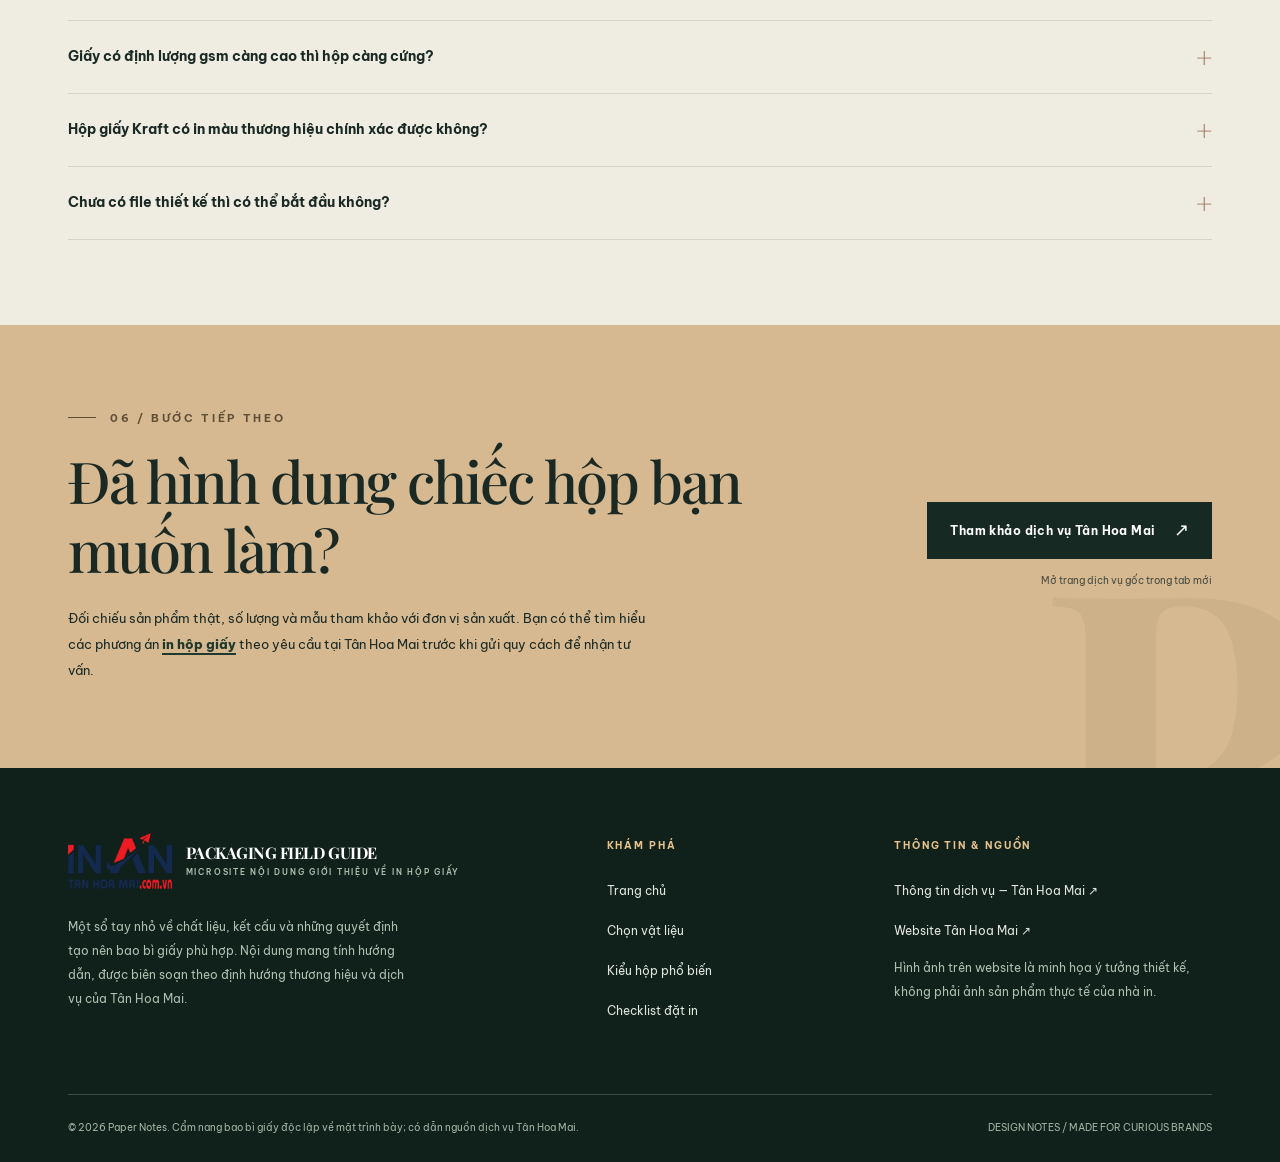
==== commit 2b92f65a: "Update index.html" ====
--- a/index.html
+++ b/index.html
@@ -6,8 +6,8 @@
 <link rel="stylesheet" href="assets/css/style.css"></head>
 <body><div class="topbar"><div class="container"><span>THE PACKAGING NOTEBOOK &nbsp; / &nbsp; TÀI LIỆU THIẾT KẾ BAO BÌ</span><span>ISSUE 01 — 2026</span></div></div>
 <header class="header"><div class="container navwrap"><a class="brand brand--logo" href="index.html" aria-label="Tân Hoa Mai - Về trang chủ"><img class="brand-logo" src="assets/img/tan-hoa-mai-logo.png" width="300" height="162" alt="Logo Tân Hoa Mai"><span class="brand-note">Packaging field guide<small>Microsite biên tập bởi Tân Hoa Mai</small></span></a>
-<button class="nav-toggle" type="button" data-menu-toggle aria-expanded="false" aria-label="Mở menu" aria-controls="primary-navigation">☰</button> type="button" data-menu-toggle aria-expanded="false" aria-label="Mở menu" aria-controls="primary-navigation">☰</button>
-<nav class="nav" id="primary-navigation" data-main-nav aria-label="Điều hướng chính"><a href="index.html" class="active" aria-current="page">Trang chủ</a><a href="chon-giay-hop.html" class="" >Chất liệu giấy</a><a href="kieu-hop-giay.html" class="" >Kiểu hộp</a><a href="checklist-dat-in.html" class="" >Checklist đặt in</a><a class="nav-cta" href="https://tanhoamai.com.vn/in-hop-giay/" target="_blank" rel="noopener noreferrer">Tham khảo xưởng in <span aria-hidden="true">↗</span></a></nav></div></header><main id="main-content"><section class="hero"><div class="container hero-grid"><div class="hero-copy"><p class="hero-index">PACKAGING JOURNAL / VOL. 01 — KIẾN THỨC BAO BÌ</p><h1>In hộp giấy <em>đẹp</em> bắt đầu từ cấu trúc đúng.</h1><p class="lede">Một cuốn sổ tay thị giác dành cho thương hiệu và người làm sản phẩm: chọn giấy, chọn kiểu hộp, chuẩn bị file và những chi tiết quan trọng trước khi đặt in.</p><div class="hero-actions"><a class="btn btn-gold" href="#bat-dau">Khám phá cẩm nang <span class="arrow">↗</span></a><a class="btn btn-outline" href="checklist-dat-in.html">Checklist đặt in <span class="arrow">↗</span></a></div></div><div class="hero-art"><img src="assets/img/hero-packaging.svg" width="980" height="780" alt="Minh họa bộ hộp giấy Ivory, hộp quà cứng và hộp giấy in màu theo nhận diện thương hiệu" fetchpriority="high"><div class="hero-stamp">PAPER<br><strong>01</strong><br>FIELD NOTES</div><span class="hero-decoration">MATERIAL / FORM / FEEL</span></div></div></section>
+<button class="nav-toggle" type="button" data-menu-toggle aria-expanded="false" aria-label="Mở menu" aria-controls="primary-navigation">☰</button>
+  <nav class="nav" id="primary-navigation" data-main-nav aria-label="Điều hướng chính"><a href="index.html" class="active" aria-current="page">Trang chủ</a><a href="chon-giay-hop.html" class="" >Chất liệu giấy</a><a href="kieu-hop-giay.html" class="" >Kiểu hộp</a><a href="checklist-dat-in.html" class="" >Checklist đặt in</a><a class="nav-cta" href="https://tanhoamai.com.vn/in-hop-giay/" target="_blank" rel="noopener noreferrer">Tham khảo xưởng in <span aria-hidden="true">↗</span></a></nav></div></header><main id="main-content"><section class="hero"><div class="container hero-grid"><div class="hero-copy"><p class="hero-index">PACKAGING JOURNAL / VOL. 01 — KIẾN THỨC BAO BÌ</p><h1>In hộp giấy <em>đẹp</em> bắt đầu từ cấu trúc đúng.</h1><p class="lede">Một cuốn sổ tay thị giác dành cho thương hiệu và người làm sản phẩm: chọn giấy, chọn kiểu hộp, chuẩn bị file và những chi tiết quan trọng trước khi đặt in.</p><div class="hero-actions"><a class="btn btn-gold" href="#bat-dau">Khám phá cẩm nang <span class="arrow">↗</span></a><a class="btn btn-outline" href="checklist-dat-in.html">Checklist đặt in <span class="arrow">↗</span></a></div></div><div class="hero-art"><img src="assets/img/hero-packaging.svg" width="980" height="780" alt="Minh họa bộ hộp giấy Ivory, hộp quà cứng và hộp giấy in màu theo nhận diện thương hiệu" fetchpriority="high"><div class="hero-stamp">PAPER<br><strong>01</strong><br>FIELD NOTES</div><span class="hero-decoration">MATERIAL / FORM / FEEL</span></div></div></section>
 <div class="ribbon"><div class="container ribbon-grid"><div class="ribbon-cell"><span class="ribbon-num">01.</span><div><h3>Chọn chất liệu đúng</h3><p>Không chọn giấy chỉ vì bề mặt đẹp.</p></div></div><div class="ribbon-cell"><span class="ribbon-num">02.</span><div><h3>Thiết kế theo sản phẩm thật</h3><p>Lọt lòng, cách mở, khả năng chịu lực.</p></div></div><div class="ribbon-cell"><span class="ribbon-num">03.</span><div><h3>Chốt quy cách trước khi in</h3><p>Hạn chế chỉnh sửa và phát sinh.</p></div></div></div></div>
 <section class="section" id="bat-dau"><div class="container"><div class="split-heading"><div><div class="eyebrow">01 / KHÁM PHÁ KẾT CẤU</div><h2>Không chỉ là một chiếc hộp. <em>Đó là trải nghiệm.</em></h2></div><p>Một thiết kế hiệu quả phải cùng lúc bảo vệ được sản phẩm, thuận tiện khi sử dụng và làm rõ nhận diện thương hiệu. Ba nhóm cấu trúc dưới đây là điểm khởi đầu.</p></div>
 <div class="editorial-cards"><article class="editorial-card"><a class="card-visual" href="kieu-hop-giay.html#nap-gai"><img src="assets/img/folding-box.svg" alt="Minh họa hộp giấy Ivory nắp gài cho mỹ phẩm, sản phẩm bán lẻ" width="1000" height="700"></a><div class="card-body"><div class="card-num">FORM 01 / FOLDING</div><h3>Hộp gấp nắp gài</h3><p>Gọn, linh hoạt, phù hợp với nhiều nhóm hàng bán lẻ. Quan trọng nhất là tải trọng, phần đáy và nếp gấp.</p><a class="text-link" href="kieu-hop-giay.html#nap-gai">Xem cấu trúc <span>↗</span></a></div></article>
@@ -17,4 +17,4 @@
 <section class="section selector" id="goi-y"><div class="container"><div class="selector-heading"><div class="eyebrow light">03 / CHỌN THEO NGỮ CẢNH</div><h2>Mỗi sản phẩm cần một <em class="accent">cách đóng gói khác nhau.</em></h2><p class="selector-lede">Chọn nhóm sản phẩm để xem gợi ý ban đầu. Đây là khung định hướng, không phải thông số kỹ thuật cuối cùng.</p></div><div class="choice-tabs" role="tablist" aria-label="Lọc gợi ý theo sản phẩm"><button type="button" role="tab" data-choice="mypham" aria-selected="true">Mỹ phẩm</button><button type="button" role="tab" data-choice="quatang" aria-selected="false">Quà tặng</button><button type="button" role="tab" data-choice="thucpham" aria-selected="false">Thực phẩm</button><button type="button" role="tab" data-choice="banle" aria-selected="false">Bán lẻ & online</button></div><div class="choice-output" role="tabpanel" aria-live="polite"><div><div class="choice-mini">Gợi ý cấu trúc / 01</div><h3 data-choice-title>Hộp mỹ phẩm có cấu trúc gọn, bề mặt in chỉn chu</h3><p data-choice-text>Ưu tiên kích thước lọt lòng theo lọ hoặc tuýp thực tế. Với hộp gấp trưng bày, thử Ivory hoặc Duplex; nếu cần trải nghiệm mở hộp đặc biệt, cân nhắc hộp cứng có khay đỡ.</p></div><div class="choice-spec"><small>Vật liệu tham khảo</small><strong data-choice-material>Ivory / Duplex, hoặc hộp cứng bồi giấy</strong><small>Cần kiểm tra</small><strong data-choice-check>Khay giữ sản phẩm, nếp gấp, vị trí thông tin bắt buộc</strong></div></div></div></section>
 <section class="section journal"><div class="container"><div class="split-heading"><div><div class="eyebrow">04 / THE KNOWLEDGE EDIT</div><h2>Đọc sâu hơn về <em>in ấn & bao bì.</em></h2></div><p>Ba bài hướng dẫn được biên soạn theo từng quyết định thực tế — từ nguyên liệu, cấu trúc đến bản yêu cầu gửi xưởng.</p></div><div class="journal-list"><article class="journal-entry"><a href="chon-giay-hop.html"><img src="assets/img/material-library.svg" width="1000" height="700" alt="Bộ mẫu giấy Ivory, Duplex và Kraft"></a><div class="meta">MATERIALS / 06 PHÚT ĐỌC</div><h3><a href="chon-giay-hop.html">Ivory, Duplex, Kraft: chọn giấy thế nào cho đúng?</a></h3><p>Đọc bản chất vật liệu theo ứng dụng, thay vì chọn giấy chỉ vì tên hoặc định lượng.</p><a class="text-link" href="chon-giay-hop.html">Đọc bài viết <span>↗</span></a></article><article class="journal-entry"><a href="kieu-hop-giay.html"><img src="assets/img/gift-box.svg" width="1000" height="700" alt="Hộp cứng với nắp và thân tách rời"></a><div class="meta">STRUCTURES / 07 PHÚT ĐỌC</div><h3><a href="kieu-hop-giay.html">Nắp gài, âm dương, nam châm: chọn kiểu hộp nào?</a></h3><p>So sánh thao tác sử dụng, ưu điểm và những chi tiết cần thử trên mẫu thực tế.</p><a class="text-link" href="kieu-hop-giay.html">Đọc bài viết <span>↗</span></a></article><article class="journal-entry"><a href="checklist-dat-in.html"><img src="assets/img/dimensions-box.svg" width="1000" height="700" alt="Sơ đồ đo kích thước hộp giấy"></a><div class="meta">WORKFLOW / 05 PHÚT ĐỌC</div><h3><a href="checklist-dat-in.html">Checklist 12 điểm trước khi gửi yêu cầu in hộp giấy</a></h3><p>Danh sách tích chọn tương tác và mẫu thông tin có thể sao chép để gửi nhà in.</p><a class="text-link" href="checklist-dat-in.html">Đọc bài viết <span>↗</span></a></article></div></div></section>
 <section class="section--small" style="background:#efece2"><div class="container"><div class="split-heading" style="margin-bottom:25px"><div><div class="eyebrow">05 / CÂU HỎI THƯỜNG GẶP</div><h2>Trước khi gửi bản thiết kế.</h2></div><p>Những câu hỏi ngắn nhưng thường quyết định thời gian và chi phí của một đơn hàng.</p></div><div class="faq-list"><details><summary>In hộp giấy cần gửi gì để được báo giá sát thực tế?</summary><p>Gửi ảnh hoặc mẫu hộp, kích thước thành phẩm, số lượng dự kiến, loại giấy nếu đã chọn, số mặt in, yêu cầu gia công và thời điểm cần hàng. Nếu chưa biết loại giấy, hãy gửi kích thước và trọng lượng sản phẩm thật để được tư vấn.</p></details><details><summary>Giấy có định lượng gsm càng cao thì hộp càng cứng?</summary><p>Gsm là khối lượng giấy tính theo g/m², không phải độ dày. Độ đứng hộp còn phụ thuộc cấu trúc, loại giấy, khổ hộp và cách bế gấp. Hộp cứng bồi còn có cốt hộp riêng.</p></details><details><summary>Hộp giấy Kraft có in màu thương hiệu chính xác được không?</summary><p>Nền Kraft ảnh hưởng màu mực cảm nhận sau in. Nếu màu thương hiệu quan trọng, nên duyệt mẫu màu trên đúng vật liệu và cân nhắc phương án in hoặc xử lý nền phù hợp.</p></details><details><summary>Chưa có file thiết kế thì có thể bắt đầu không?</summary><p>Có thể bắt đầu bằng ảnh sản phẩm, logo, nội dung bắt buộc và mẫu hộp mong muốn. Phạm vi thiết kế, chi phí và số lần chỉnh sửa nên được xác nhận trước với đơn vị in.</p></details></div></div></section>
-<section class="section--small cta"><div class="container cta-grid"><div><div class="eyebrow" style="color:#604d35">06 / BƯỚC TIẾP THEO</div><h2>Đã hình dung chiếc hộp bạn muốn làm?</h2><p>Đối chiếu sản phẩm thật, số lượng và mẫu tham khảo với đơn vị sản xuất. Bạn có thể tìm hiểu các phương án <a class="anchor-keyword" href="https://tanhoamai.com.vn/in-hop-giay/" target="_blank" rel="noopener noreferrer">in hộp giấy</a> theo yêu cầu tại Tân Hoa Mai trước khi gửi quy cách để nhận tư vấn.</p></div><div class="cta-action"><a href="https://tanhoamai.com.vn/in-hop-giay/" target="_blank" rel="noopener noreferrer" class="btn btn-ink">Tham khảo dịch vụ Tân Hoa Mai <span class="arrow">↗</span></a><p>Mở trang dịch vụ gốc trong tab mới</p></div></div></section></main><footer class="footer"><div class="container"><div class="footer-top"><div><a class="brand brand--logo" href="index.html" aria-label="Tân Hoa Mai - Về trang chủ"><img class="brand-logo" src="assets/img/tan-hoa-mai-logo.png" width="300" height="162" alt="Logo Tân Hoa Mai"><span class="brand-note">Packaging field guide<small>Microsite nội dung giới thiệu về in hộp giấy</small></span></a><p style="margin-top:26px">Một sổ tay nhỏ về chất liệu, kết cấu và những quyết định tạo nên bao bì giấy phù hợp. Nội dung mang tính hướng dẫn, được biên soạn theo định hướng thương hiệu và dịch vụ của Tân Hoa Mai.</p></div><div><h4>Khám phá</h4><ul><li><a href="index.html">Trang chủ</a></li><li><a href="chon-giay-hop.html">Chọn vật liệu</a></li><li><a href="kieu-hop-giay.html">Kiểu hộp phổ biến</a></li><li><a href="checklist-dat-in.html">Checklist đặt in</a></li></ul></div><div><h4>Thông tin & nguồn</h4><ul><li><a href="https://tanhoamai.com.vn/in-hop-giay/" target="_blank" rel="noopener noreferrer">Thông tin dịch vụ — Tân Hoa Mai ↗</a></li><li><a href="https://tanhoamai.com.vn/" target="_blank" rel="noopener noreferrer">Website Tân Hoa Mai ↗</a></li></ul><p>Hình ảnh trên website là minh họa ý tưởng thiết kế, không phải ảnh sản phẩm thực tế của nhà in.</p></div></div><div class="footer-bottom"><span>© 2026 Paper Notes. Cẩm nang bao bì giấy độc lập về mặt trình bày; có dẫn nguồn dịch vụ Tân Hoa Mai.</span><span>DESIGN NOTES / MADE FOR CURIOUS BRANDS</span></div></div></footer><script src="assets/js/main.js" defer></script></body></html>+<section class="section--small cta"><div class="container cta-grid"><div><div class="eyebrow" style="color:#604d35">06 / BƯỚC TIẾP THEO</div><h2>Đã hình dung chiếc hộp bạn muốn làm?</h2><p>Đối chiếu sản phẩm thật, số lượng và mẫu tham khảo với đơn vị sản xuất. Bạn có thể tìm hiểu các phương án <a class="anchor-keyword" href="https://tanhoamai.com.vn/in-hop-giay/" target="_blank" rel="noopener noreferrer">in hộp giấy</a> theo yêu cầu tại Tân Hoa Mai trước khi gửi quy cách để nhận tư vấn.</p></div><div class="cta-action"><a href="https://tanhoamai.com.vn/in-hop-giay/" target="_blank" rel="noopener noreferrer" class="btn btn-ink">Tham khảo dịch vụ Tân Hoa Mai <span class="arrow">↗</span></a><p>Mở trang dịch vụ gốc trong tab mới</p></div></div></section></main><footer class="footer"><div class="container"><div class="footer-top"><div><a class="brand brand--logo" href="index.html" aria-label="Tân Hoa Mai - Về trang chủ"><img class="brand-logo" src="assets/img/tan-hoa-mai-logo.png" width="300" height="162" alt="Logo Tân Hoa Mai"><span class="brand-note">Packaging field guide<small>Microsite nội dung giới thiệu về in hộp giấy</small></span></a><p style="margin-top:26px">Một sổ tay nhỏ về chất liệu, kết cấu và những quyết định tạo nên bao bì giấy phù hợp. Nội dung mang tính hướng dẫn, được biên soạn theo định hướng thương hiệu và dịch vụ của Tân Hoa Mai.</p></div><div><h4>Khám phá</h4><ul><li><a href="index.html">Trang chủ</a></li><li><a href="chon-giay-hop.html">Chọn vật liệu</a></li><li><a href="kieu-hop-giay.html">Kiểu hộp phổ biến</a></li><li><a href="checklist-dat-in.html">Checklist đặt in</a></li></ul></div><div><h4>Thông tin & nguồn</h4><ul><li><a href="https://tanhoamai.com.vn/in-hop-giay/" target="_blank" rel="noopener noreferrer">Thông tin dịch vụ — Tân Hoa Mai ↗</a></li><li><a href="https://tanhoamai.com.vn/" target="_blank" rel="noopener noreferrer">Website Tân Hoa Mai ↗</a></li></ul><p>Hình ảnh trên website là minh họa ý tưởng thiết kế, không phải ảnh sản phẩm thực tế của nhà in.</p></div></div><div class="footer-bottom"><span>© 2026 Paper Notes. Cẩm nang bao bì giấy độc lập về mặt trình bày; có dẫn nguồn dịch vụ Tân Hoa Mai.</span><span>DESIGN NOTES / MADE FOR CURIOUS BRANDS</span></div></div></footer><script src="assets/js/main.js" defer></script></body></html>
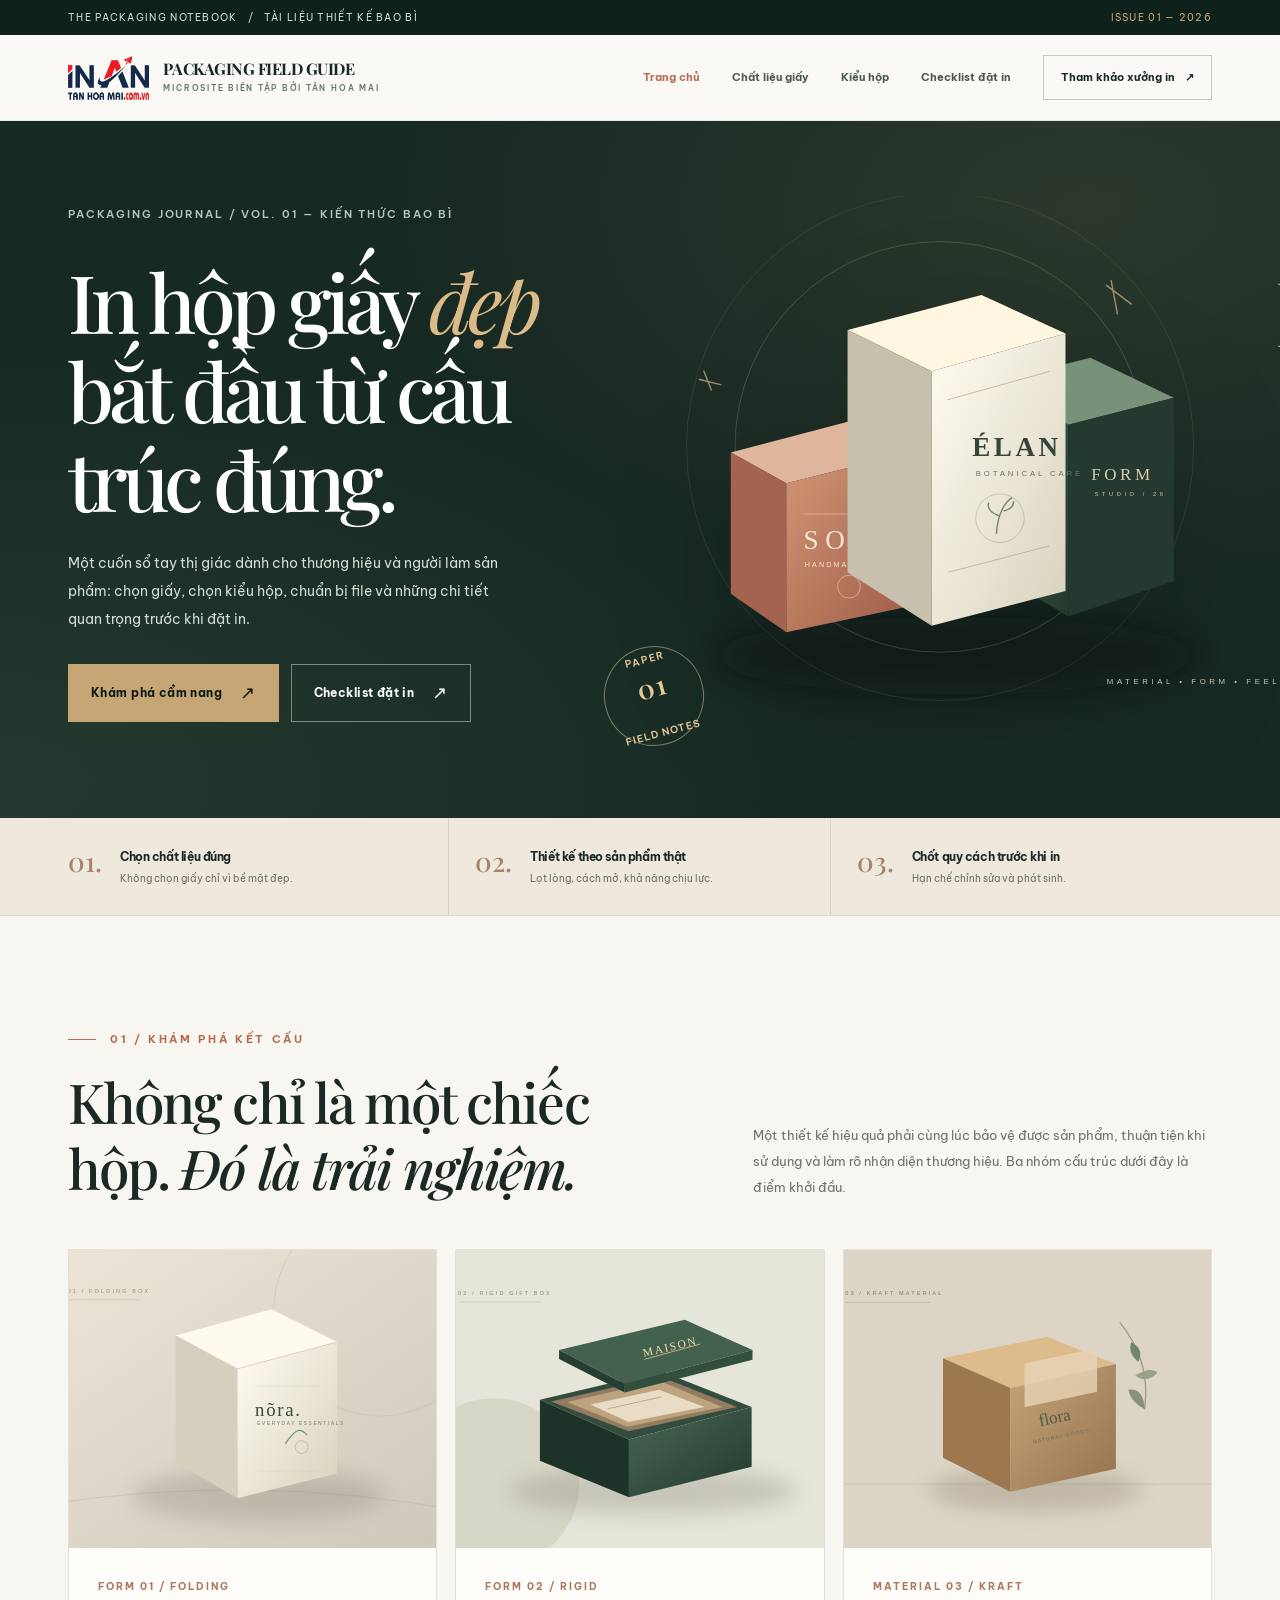
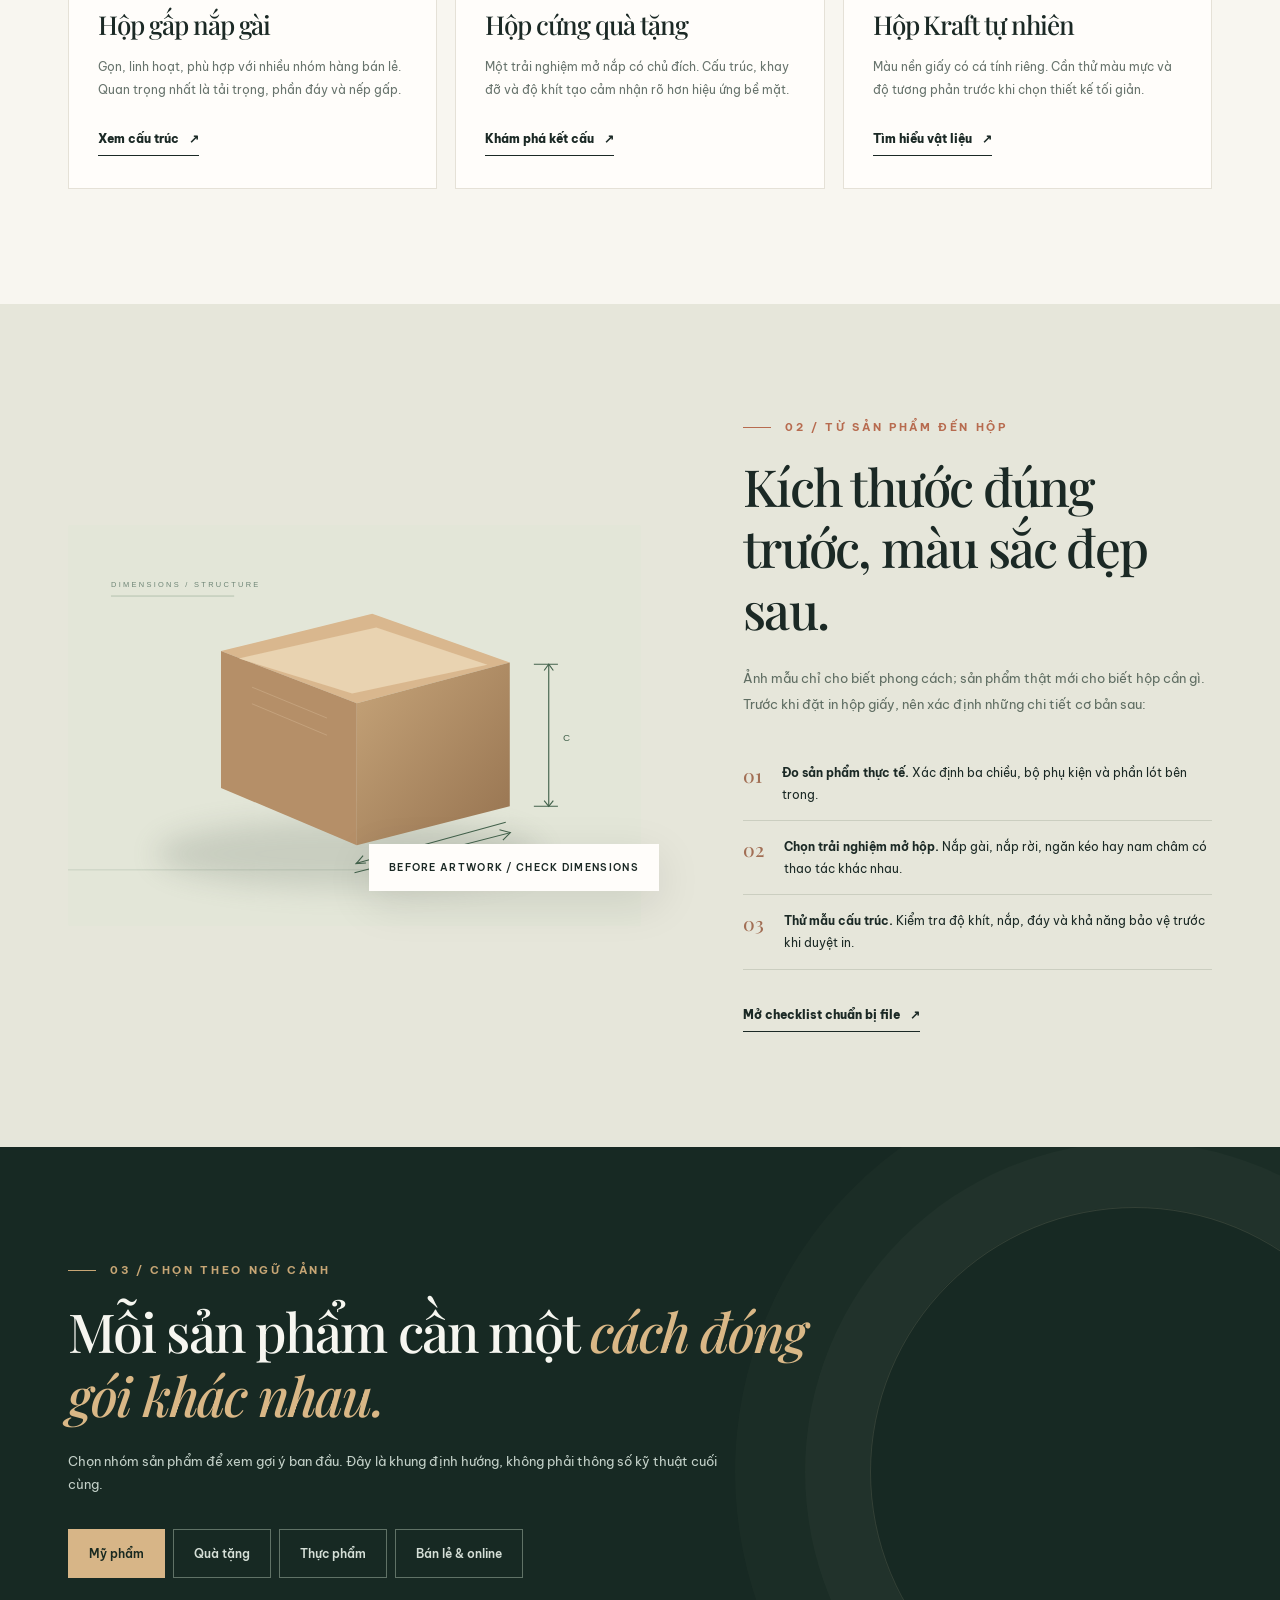
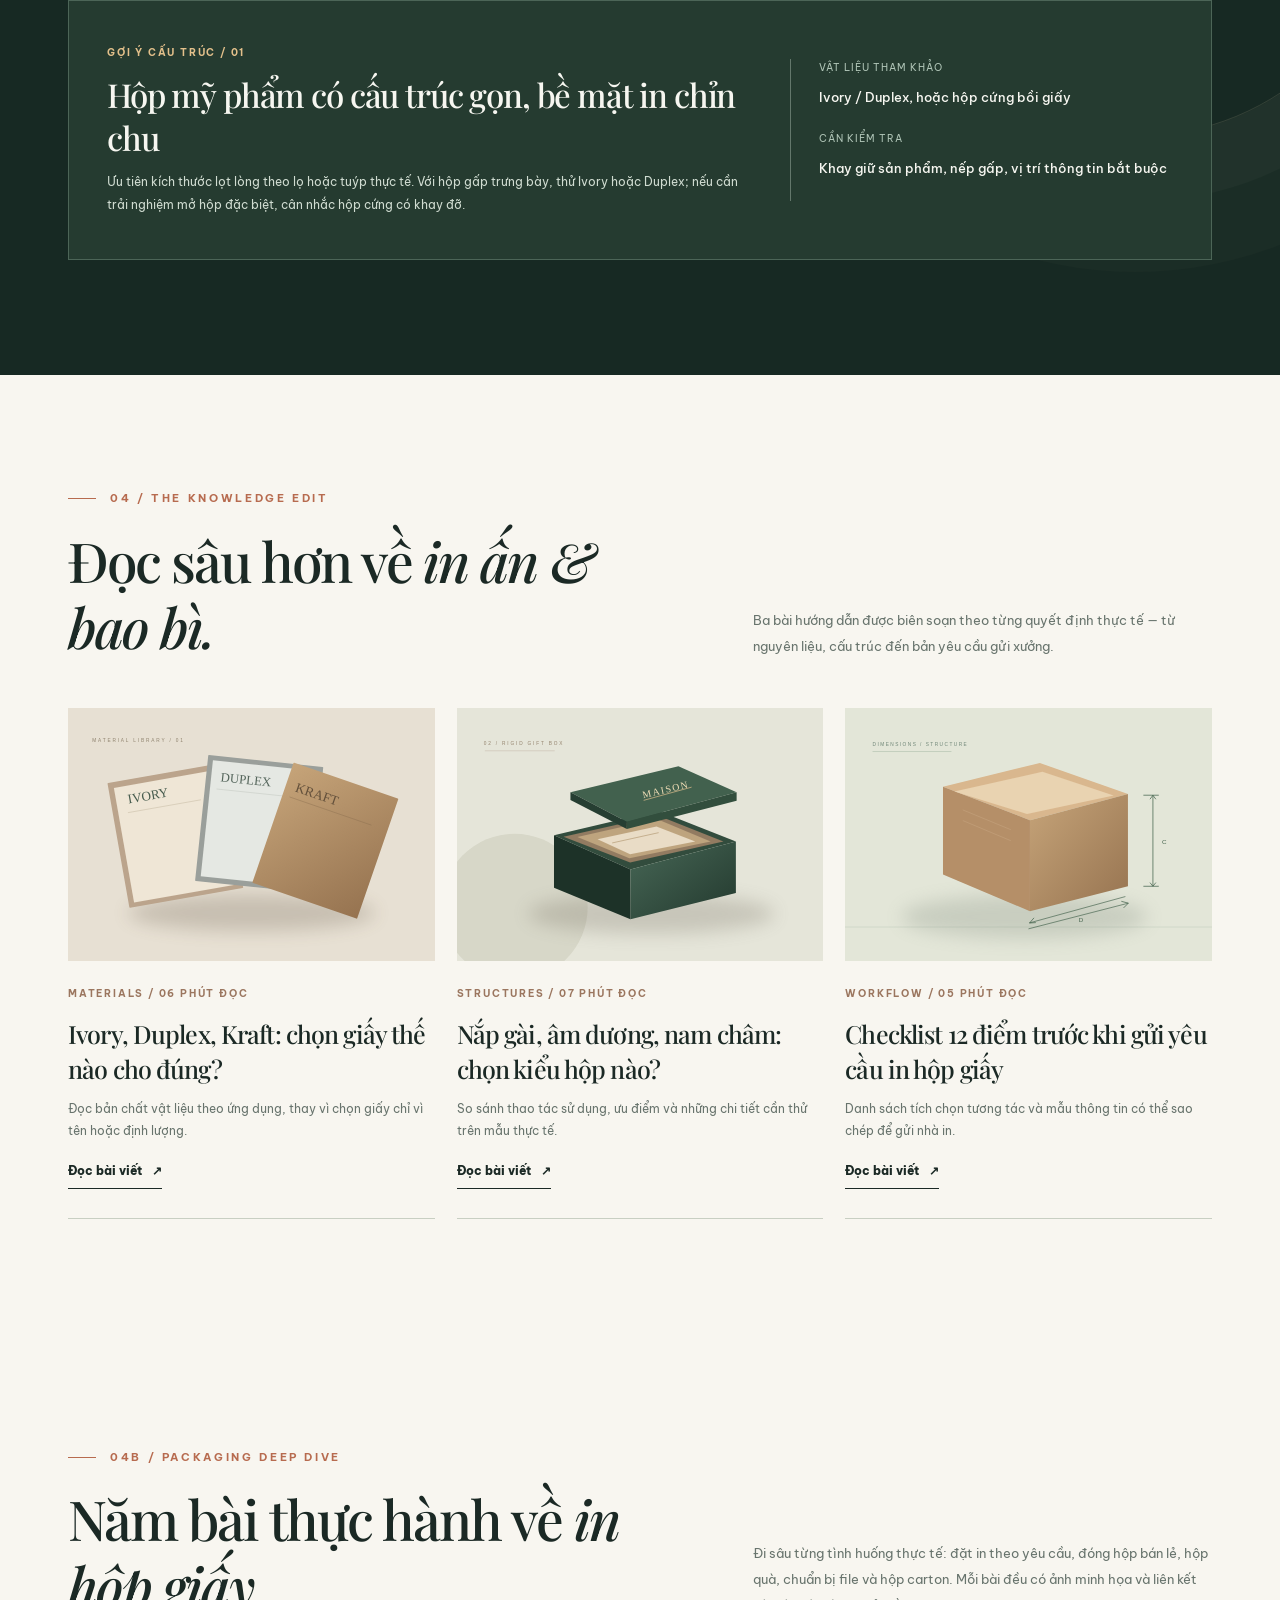
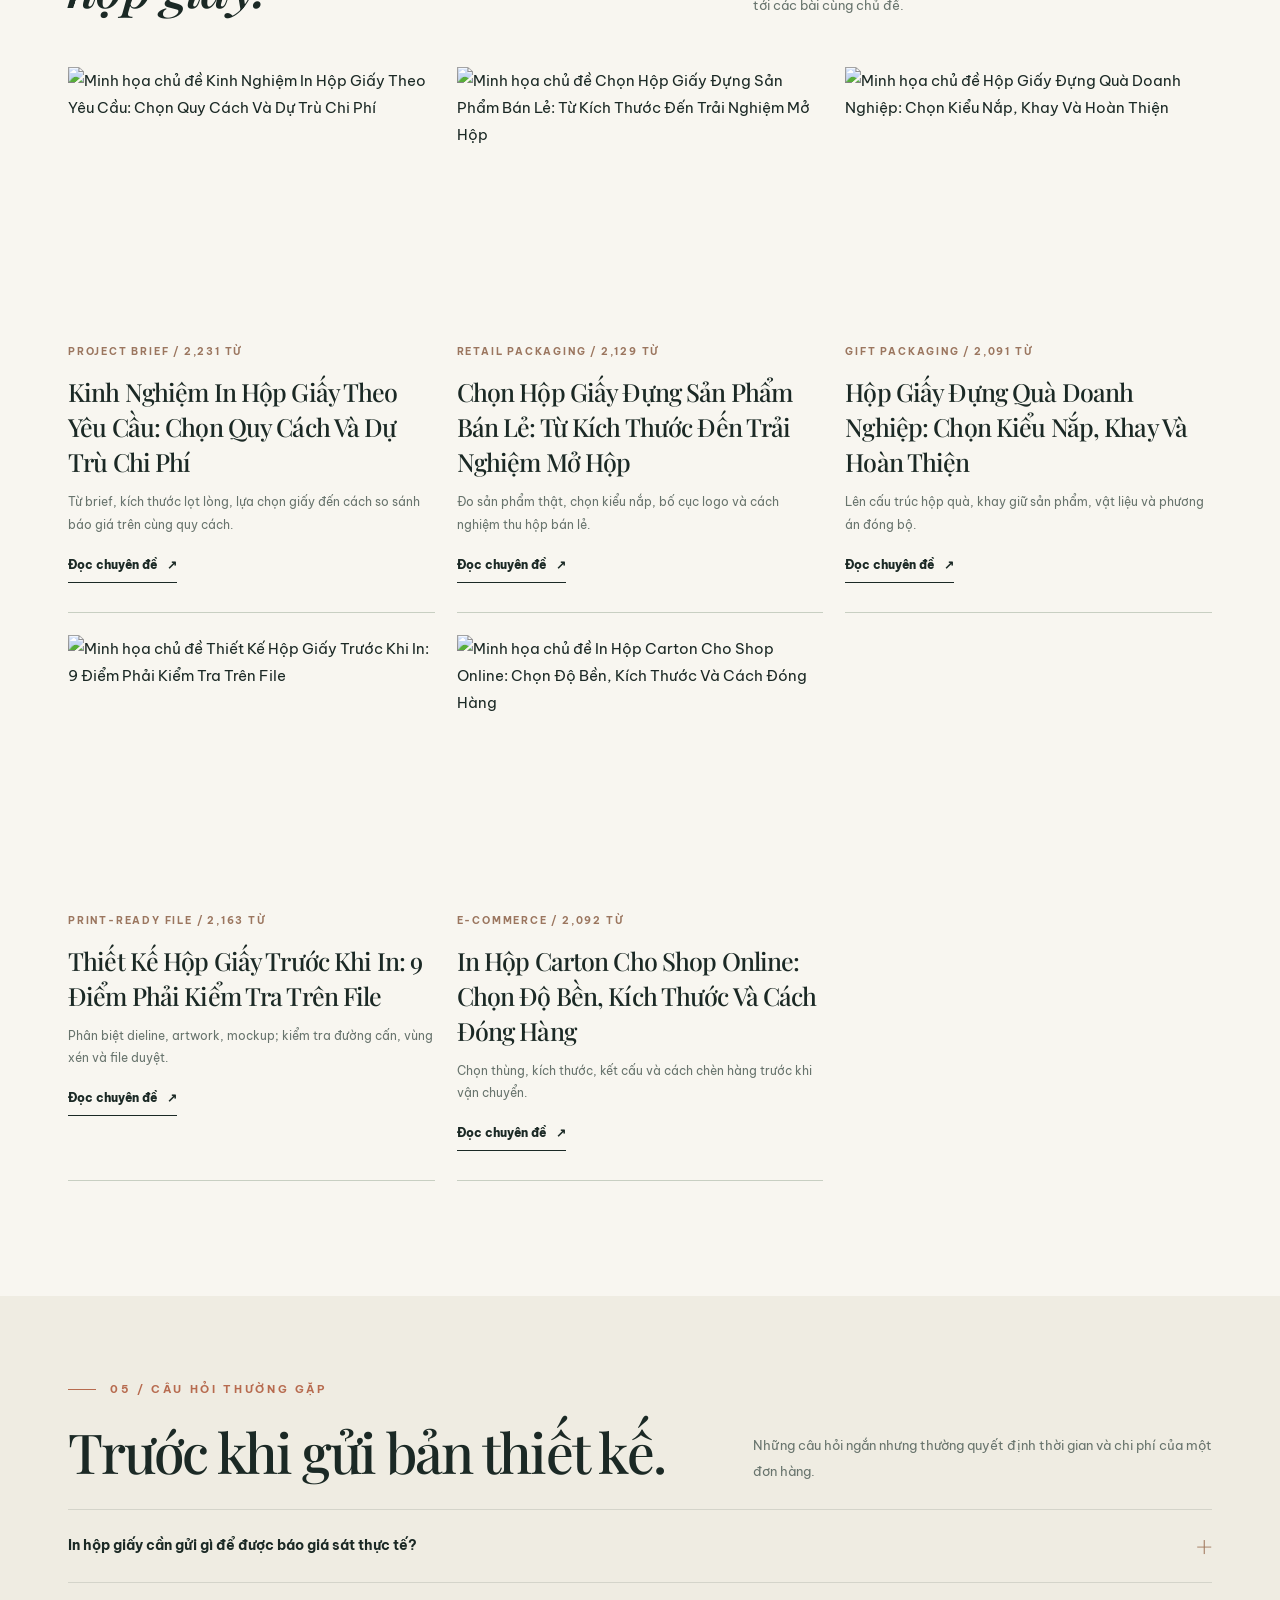
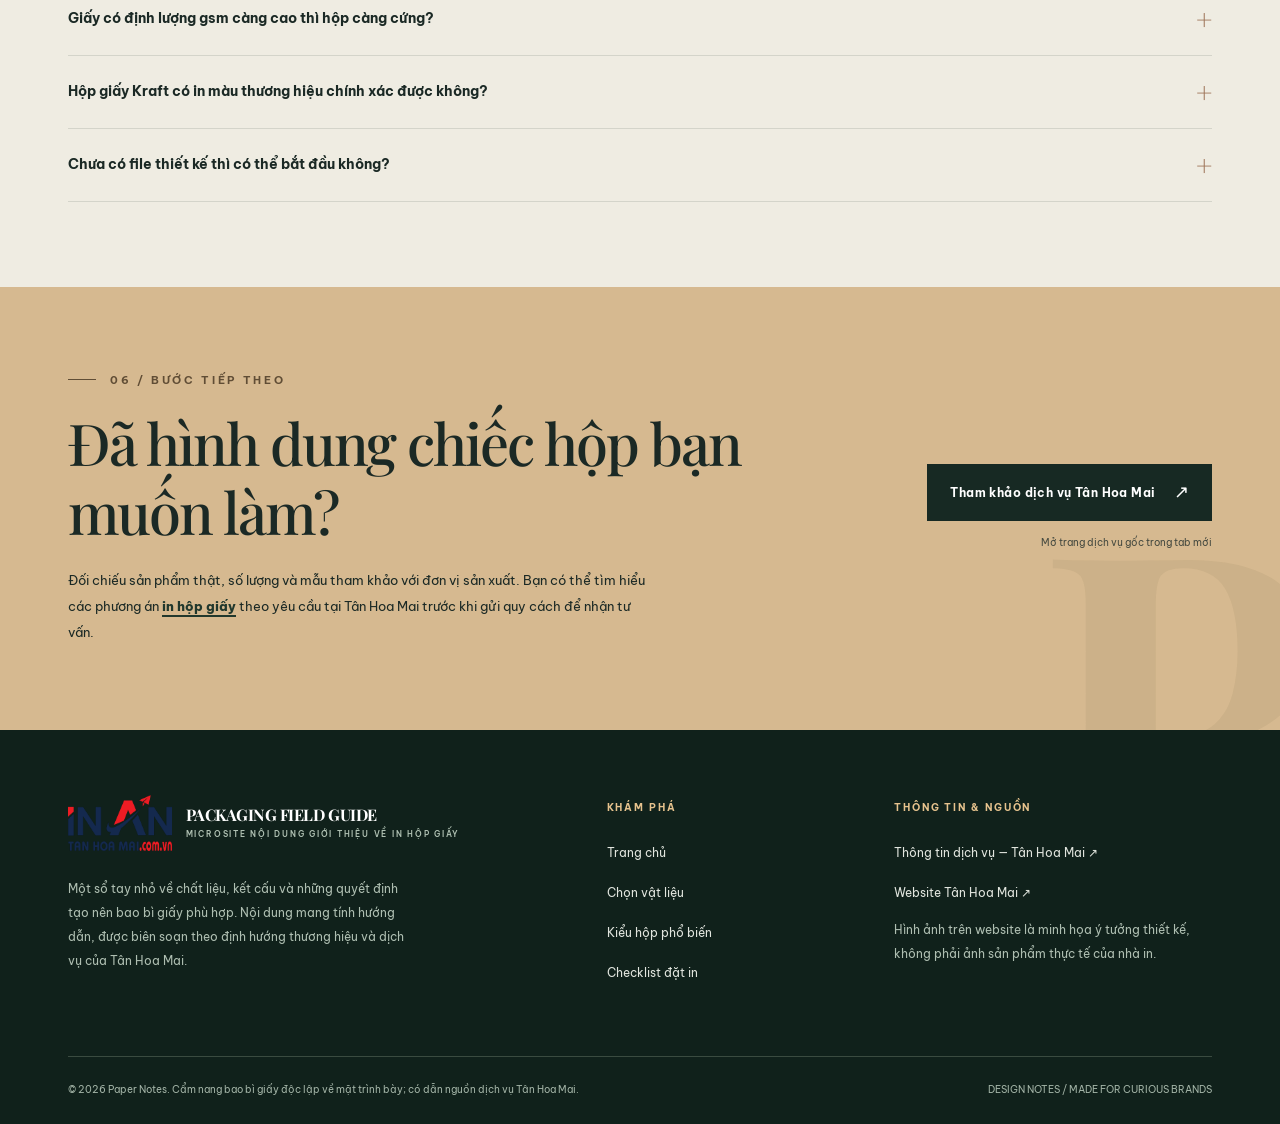
==== commit f06a1a14: "Add files via upload" ====
--- a/index.html
+++ b/index.html
@@ -16,5 +16,6 @@
 <section class="section feature-band"><div class="container feature-grid"><div class="feature-image"><img src="assets/img/dimensions-box.svg" width="1000" height="700" alt="Minh họa các chiều dài rộng cao khi đo kích thước hộp giấy"><div class="caption-tag">BEFORE ARTWORK / CHECK DIMENSIONS</div></div><div class="feature-copy"><div class="eyebrow">02 / TỪ SẢN PHẨM ĐẾN HỘP</div><h2>Kích thước đúng trước, màu sắc đẹp sau.</h2><p>Ảnh mẫu chỉ cho biết phong cách; sản phẩm thật mới cho biết hộp cần gì. Trước khi đặt in hộp giấy, nên xác định những chi tiết cơ bản sau:</p><ol class="number-list"><li><span>01</span><div><strong>Đo sản phẩm thực tế.</strong> Xác định ba chiều, bộ phụ kiện và phần lót bên trong.</div></li><li><span>02</span><div><strong>Chọn trải nghiệm mở hộp.</strong> Nắp gài, nắp rời, ngăn kéo hay nam châm có thao tác khác nhau.</div></li><li><span>03</span><div><strong>Thử mẫu cấu trúc.</strong> Kiểm tra độ khít, nắp, đáy và khả năng bảo vệ trước khi duyệt in.</div></li></ol><a class="text-link" href="checklist-dat-in.html">Mở checklist chuẩn bị file <span>↗</span></a></div></div></section>
 <section class="section selector" id="goi-y"><div class="container"><div class="selector-heading"><div class="eyebrow light">03 / CHỌN THEO NGỮ CẢNH</div><h2>Mỗi sản phẩm cần một <em class="accent">cách đóng gói khác nhau.</em></h2><p class="selector-lede">Chọn nhóm sản phẩm để xem gợi ý ban đầu. Đây là khung định hướng, không phải thông số kỹ thuật cuối cùng.</p></div><div class="choice-tabs" role="tablist" aria-label="Lọc gợi ý theo sản phẩm"><button type="button" role="tab" data-choice="mypham" aria-selected="true">Mỹ phẩm</button><button type="button" role="tab" data-choice="quatang" aria-selected="false">Quà tặng</button><button type="button" role="tab" data-choice="thucpham" aria-selected="false">Thực phẩm</button><button type="button" role="tab" data-choice="banle" aria-selected="false">Bán lẻ & online</button></div><div class="choice-output" role="tabpanel" aria-live="polite"><div><div class="choice-mini">Gợi ý cấu trúc / 01</div><h3 data-choice-title>Hộp mỹ phẩm có cấu trúc gọn, bề mặt in chỉn chu</h3><p data-choice-text>Ưu tiên kích thước lọt lòng theo lọ hoặc tuýp thực tế. Với hộp gấp trưng bày, thử Ivory hoặc Duplex; nếu cần trải nghiệm mở hộp đặc biệt, cân nhắc hộp cứng có khay đỡ.</p></div><div class="choice-spec"><small>Vật liệu tham khảo</small><strong data-choice-material>Ivory / Duplex, hoặc hộp cứng bồi giấy</strong><small>Cần kiểm tra</small><strong data-choice-check>Khay giữ sản phẩm, nếp gấp, vị trí thông tin bắt buộc</strong></div></div></div></section>
 <section class="section journal"><div class="container"><div class="split-heading"><div><div class="eyebrow">04 / THE KNOWLEDGE EDIT</div><h2>Đọc sâu hơn về <em>in ấn & bao bì.</em></h2></div><p>Ba bài hướng dẫn được biên soạn theo từng quyết định thực tế — từ nguyên liệu, cấu trúc đến bản yêu cầu gửi xưởng.</p></div><div class="journal-list"><article class="journal-entry"><a href="chon-giay-hop.html"><img src="assets/img/material-library.svg" width="1000" height="700" alt="Bộ mẫu giấy Ivory, Duplex và Kraft"></a><div class="meta">MATERIALS / 06 PHÚT ĐỌC</div><h3><a href="chon-giay-hop.html">Ivory, Duplex, Kraft: chọn giấy thế nào cho đúng?</a></h3><p>Đọc bản chất vật liệu theo ứng dụng, thay vì chọn giấy chỉ vì tên hoặc định lượng.</p><a class="text-link" href="chon-giay-hop.html">Đọc bài viết <span>↗</span></a></article><article class="journal-entry"><a href="kieu-hop-giay.html"><img src="assets/img/gift-box.svg" width="1000" height="700" alt="Hộp cứng với nắp và thân tách rời"></a><div class="meta">STRUCTURES / 07 PHÚT ĐỌC</div><h3><a href="kieu-hop-giay.html">Nắp gài, âm dương, nam châm: chọn kiểu hộp nào?</a></h3><p>So sánh thao tác sử dụng, ưu điểm và những chi tiết cần thử trên mẫu thực tế.</p><a class="text-link" href="kieu-hop-giay.html">Đọc bài viết <span>↗</span></a></article><article class="journal-entry"><a href="checklist-dat-in.html"><img src="assets/img/dimensions-box.svg" width="1000" height="700" alt="Sơ đồ đo kích thước hộp giấy"></a><div class="meta">WORKFLOW / 05 PHÚT ĐỌC</div><h3><a href="checklist-dat-in.html">Checklist 12 điểm trước khi gửi yêu cầu in hộp giấy</a></h3><p>Danh sách tích chọn tương tác và mẫu thông tin có thể sao chép để gửi nhà in.</p><a class="text-link" href="checklist-dat-in.html">Đọc bài viết <span>↗</span></a></article></div></div></section>
+<section class="section journal" id="chuyen-de-in-hop-giay" aria-label="Năm bài chuyên đề in hộp giấy"><div class="container"><div class="split-heading"><div><div class="eyebrow">04B / PACKAGING DEEP DIVE</div><h2>Năm bài thực hành về <em>in hộp giấy.</em></h2></div><p>Đi sâu từng tình huống thực tế: đặt in theo yêu cầu, đóng hộp bán lẻ, hộp quà, chuẩn bị file và hộp carton. Mỗi bài đều có ảnh minh họa và liên kết tới các bài cùng chủ đề.</p></div><div class="journal-list"><article class="journal-entry"><a href="kinh-nghiem-in-hop-giay-theo-yeu-cau.html" aria-label="Đọc bài Kinh Nghiệm In Hộp Giấy Theo Yêu Cầu: Chọn Quy Cách Và Dự Trù Chi Phí"><img src="https://tanhoamai.com.vn/wp-content/uploads/2025/10/hop-dung-san-pham-tanhoamai-2-1.jpg" alt="Minh họa chủ đề Kinh Nghiệm In Hộp Giấy Theo Yêu Cầu: Chọn Quy Cách Và Dự Trù Chi Phí" width="1000" height="700" loading="lazy" decoding="async"></a><div class="meta">PROJECT BRIEF / 2,231 TỪ</div><h3><a href="kinh-nghiem-in-hop-giay-theo-yeu-cau.html">Kinh Nghiệm In Hộp Giấy Theo Yêu Cầu: Chọn Quy Cách Và Dự Trù Chi Phí</a></h3><p>Từ brief, kích thước lọt lòng, lựa chọn giấy đến cách so sánh báo giá trên cùng quy cách.</p><a class="text-link" href="kinh-nghiem-in-hop-giay-theo-yeu-cau.html">Đọc chuyên đề <span aria-hidden="true">↗</span></a></article><article class="journal-entry"><a href="chon-hop-giay-dung-san-pham-ban-le.html" aria-label="Đọc bài Chọn Hộp Giấy Đựng Sản Phẩm Bán Lẻ: Từ Kích Thước Đến Trải Nghiệm Mở Hộp"><img src="https://tanhoamai.com.vn/wp-content/uploads/2025/10/hop-dung-san-pham-tanhoamai-4-1.jpg" alt="Minh họa chủ đề Chọn Hộp Giấy Đựng Sản Phẩm Bán Lẻ: Từ Kích Thước Đến Trải Nghiệm Mở Hộp" width="1000" height="700" loading="lazy" decoding="async"></a><div class="meta">RETAIL PACKAGING / 2,129 TỪ</div><h3><a href="chon-hop-giay-dung-san-pham-ban-le.html">Chọn Hộp Giấy Đựng Sản Phẩm Bán Lẻ: Từ Kích Thước Đến Trải Nghiệm Mở Hộp</a></h3><p>Đo sản phẩm thật, chọn kiểu nắp, bố cục logo và cách nghiệm thu hộp bán lẻ.</p><a class="text-link" href="chon-hop-giay-dung-san-pham-ban-le.html">Đọc chuyên đề <span aria-hidden="true">↗</span></a></article><article class="journal-entry"><a href="hop-giay-dung-qua-doanh-nghiep.html" aria-label="Đọc bài Hộp Giấy Đựng Quà Doanh Nghiệp: Chọn Kiểu Nắp, Khay Và Hoàn Thiện"><img src="https://tanhoamai.com.vn/wp-content/uploads/2025/10/hop-giay-dung-qua-tanhoamai-1.jpg" alt="Minh họa chủ đề Hộp Giấy Đựng Quà Doanh Nghiệp: Chọn Kiểu Nắp, Khay Và Hoàn Thiện" width="1000" height="700" loading="lazy" decoding="async"></a><div class="meta">GIFT PACKAGING / 2,091 TỪ</div><h3><a href="hop-giay-dung-qua-doanh-nghiep.html">Hộp Giấy Đựng Quà Doanh Nghiệp: Chọn Kiểu Nắp, Khay Và Hoàn Thiện</a></h3><p>Lên cấu trúc hộp quà, khay giữ sản phẩm, vật liệu và phương án đóng bộ.</p><a class="text-link" href="hop-giay-dung-qua-doanh-nghiep.html">Đọc chuyên đề <span aria-hidden="true">↗</span></a></article><article class="journal-entry"><a href="thiet-ke-hop-giay-chuan-file-in.html" aria-label="Đọc bài Thiết Kế Hộp Giấy Trước Khi In: 9 Điểm Phải Kiểm Tra Trên File"><img src="https://tanhoamai.com.vn/wp-content/uploads/2026/04/thiet-ke-hop-giay-tan-hoa-mai-8.jpg" alt="Minh họa chủ đề Thiết Kế Hộp Giấy Trước Khi In: 9 Điểm Phải Kiểm Tra Trên File" width="1000" height="700" loading="lazy" decoding="async"></a><div class="meta">PRINT-READY FILE / 2,163 TỪ</div><h3><a href="thiet-ke-hop-giay-chuan-file-in.html">Thiết Kế Hộp Giấy Trước Khi In: 9 Điểm Phải Kiểm Tra Trên File</a></h3><p>Phân biệt dieline, artwork, mockup; kiểm tra đường cấn, vùng xén và file duyệt.</p><a class="text-link" href="thiet-ke-hop-giay-chuan-file-in.html">Đọc chuyên đề <span aria-hidden="true">↗</span></a></article><article class="journal-entry"><a href="hop-carton-dong-hang-shop-online.html" aria-label="Đọc bài In Hộp Carton Cho Shop Online: Chọn Độ Bền, Kích Thước Và Cách Đóng Hàng"><img src="https://tanhoamai.com.vn/wp-content/uploads/2026/01/thung-giay-carton-tanhoamai-21.jpg" alt="Minh họa chủ đề In Hộp Carton Cho Shop Online: Chọn Độ Bền, Kích Thước Và Cách Đóng Hàng" width="1000" height="700" loading="lazy" decoding="async"></a><div class="meta">E-COMMERCE / 2,092 TỪ</div><h3><a href="hop-carton-dong-hang-shop-online.html">In Hộp Carton Cho Shop Online: Chọn Độ Bền, Kích Thước Và Cách Đóng Hàng</a></h3><p>Chọn thùng, kích thước, kết cấu và cách chèn hàng trước khi vận chuyển.</p><a class="text-link" href="hop-carton-dong-hang-shop-online.html">Đọc chuyên đề <span aria-hidden="true">↗</span></a></article></div></div></section>
 <section class="section--small" style="background:#efece2"><div class="container"><div class="split-heading" style="margin-bottom:25px"><div><div class="eyebrow">05 / CÂU HỎI THƯỜNG GẶP</div><h2>Trước khi gửi bản thiết kế.</h2></div><p>Những câu hỏi ngắn nhưng thường quyết định thời gian và chi phí của một đơn hàng.</p></div><div class="faq-list"><details><summary>In hộp giấy cần gửi gì để được báo giá sát thực tế?</summary><p>Gửi ảnh hoặc mẫu hộp, kích thước thành phẩm, số lượng dự kiến, loại giấy nếu đã chọn, số mặt in, yêu cầu gia công và thời điểm cần hàng. Nếu chưa biết loại giấy, hãy gửi kích thước và trọng lượng sản phẩm thật để được tư vấn.</p></details><details><summary>Giấy có định lượng gsm càng cao thì hộp càng cứng?</summary><p>Gsm là khối lượng giấy tính theo g/m², không phải độ dày. Độ đứng hộp còn phụ thuộc cấu trúc, loại giấy, khổ hộp và cách bế gấp. Hộp cứng bồi còn có cốt hộp riêng.</p></details><details><summary>Hộp giấy Kraft có in màu thương hiệu chính xác được không?</summary><p>Nền Kraft ảnh hưởng màu mực cảm nhận sau in. Nếu màu thương hiệu quan trọng, nên duyệt mẫu màu trên đúng vật liệu và cân nhắc phương án in hoặc xử lý nền phù hợp.</p></details><details><summary>Chưa có file thiết kế thì có thể bắt đầu không?</summary><p>Có thể bắt đầu bằng ảnh sản phẩm, logo, nội dung bắt buộc và mẫu hộp mong muốn. Phạm vi thiết kế, chi phí và số lần chỉnh sửa nên được xác nhận trước với đơn vị in.</p></details></div></div></section>
-<section class="section--small cta"><div class="container cta-grid"><div><div class="eyebrow" style="color:#604d35">06 / BƯỚC TIẾP THEO</div><h2>Đã hình dung chiếc hộp bạn muốn làm?</h2><p>Đối chiếu sản phẩm thật, số lượng và mẫu tham khảo với đơn vị sản xuất. Bạn có thể tìm hiểu các phương án <a class="anchor-keyword" href="https://tanhoamai.com.vn/in-hop-giay/" target="_blank" rel="noopener noreferrer">in hộp giấy</a> theo yêu cầu tại Tân Hoa Mai trước khi gửi quy cách để nhận tư vấn.</p></div><div class="cta-action"><a href="https://tanhoamai.com.vn/in-hop-giay/" target="_blank" rel="noopener noreferrer" class="btn btn-ink">Tham khảo dịch vụ Tân Hoa Mai <span class="arrow">↗</span></a><p>Mở trang dịch vụ gốc trong tab mới</p></div></div></section></main><footer class="footer"><div class="container"><div class="footer-top"><div><a class="brand brand--logo" href="index.html" aria-label="Tân Hoa Mai - Về trang chủ"><img class="brand-logo" src="assets/img/tan-hoa-mai-logo.png" width="300" height="162" alt="Logo Tân Hoa Mai"><span class="brand-note">Packaging field guide<small>Microsite nội dung giới thiệu về in hộp giấy</small></span></a><p style="margin-top:26px">Một sổ tay nhỏ về chất liệu, kết cấu và những quyết định tạo nên bao bì giấy phù hợp. Nội dung mang tính hướng dẫn, được biên soạn theo định hướng thương hiệu và dịch vụ của Tân Hoa Mai.</p></div><div><h4>Khám phá</h4><ul><li><a href="index.html">Trang chủ</a></li><li><a href="chon-giay-hop.html">Chọn vật liệu</a></li><li><a href="kieu-hop-giay.html">Kiểu hộp phổ biến</a></li><li><a href="checklist-dat-in.html">Checklist đặt in</a></li></ul></div><div><h4>Thông tin & nguồn</h4><ul><li><a href="https://tanhoamai.com.vn/in-hop-giay/" target="_blank" rel="noopener noreferrer">Thông tin dịch vụ — Tân Hoa Mai ↗</a></li><li><a href="https://tanhoamai.com.vn/" target="_blank" rel="noopener noreferrer">Website Tân Hoa Mai ↗</a></li></ul><p>Hình ảnh trên website là minh họa ý tưởng thiết kế, không phải ảnh sản phẩm thực tế của nhà in.</p></div></div><div class="footer-bottom"><span>© 2026 Paper Notes. Cẩm nang bao bì giấy độc lập về mặt trình bày; có dẫn nguồn dịch vụ Tân Hoa Mai.</span><span>DESIGN NOTES / MADE FOR CURIOUS BRANDS</span></div></div></footer><script src="assets/js/main.js" defer></script></body></html>
+<section class="section--small cta"><div class="container cta-grid"><div><div class="eyebrow" style="color:#604d35">06 / BƯỚC TIẾP THEO</div><h2>Đã hình dung chiếc hộp bạn muốn làm?</h2><p>Đối chiếu sản phẩm thật, số lượng và mẫu tham khảo với đơn vị sản xuất. Bạn có thể tìm hiểu các phương án <a class="anchor-keyword" href="https://tanhoamai.com.vn/in-hop-giay/" target="_blank" rel="noopener noreferrer">in hộp giấy</a> theo yêu cầu tại Tân Hoa Mai trước khi gửi quy cách để nhận tư vấn.</p></div><div class="cta-action"><a href="https://tanhoamai.com.vn/in-hop-giay/" target="_blank" rel="noopener noreferrer" class="btn btn-ink">Tham khảo dịch vụ Tân Hoa Mai <span class="arrow">↗</span></a><p>Mở trang dịch vụ gốc trong tab mới</p></div></div></section></main><footer class="footer"><div class="container"><div class="footer-top"><div><a class="brand brand--logo" href="index.html" aria-label="Tân Hoa Mai - Về trang chủ"><img class="brand-logo" src="assets/img/tan-hoa-mai-logo.png" width="300" height="162" alt="Logo Tân Hoa Mai"><span class="brand-note">Packaging field guide<small>Microsite nội dung giới thiệu về in hộp giấy</small></span></a><p style="margin-top:26px">Một sổ tay nhỏ về chất liệu, kết cấu và những quyết định tạo nên bao bì giấy phù hợp. Nội dung mang tính hướng dẫn, được biên soạn theo định hướng thương hiệu và dịch vụ của Tân Hoa Mai.</p></div><div><h4>Khám phá</h4><ul><li><a href="index.html">Trang chủ</a></li><li><a href="chon-giay-hop.html">Chọn vật liệu</a></li><li><a href="kieu-hop-giay.html">Kiểu hộp phổ biến</a></li><li><a href="checklist-dat-in.html">Checklist đặt in</a></li></ul></div><div><h4>Thông tin & nguồn</h4><ul><li><a href="https://tanhoamai.com.vn/in-hop-giay/" target="_blank" rel="noopener noreferrer">Thông tin dịch vụ — Tân Hoa Mai ↗</a></li><li><a href="https://tanhoamai.com.vn/" target="_blank" rel="noopener noreferrer">Website Tân Hoa Mai ↗</a></li></ul><p>Hình ảnh trên website là minh họa ý tưởng thiết kế, không phải ảnh sản phẩm thực tế của nhà in.</p></div></div><div class="footer-bottom"><span>© 2026 Paper Notes. Cẩm nang bao bì giấy độc lập về mặt trình bày; có dẫn nguồn dịch vụ Tân Hoa Mai.</span><span>DESIGN NOTES / MADE FOR CURIOUS BRANDS</span></div></div></footer><script src="assets/js/main.js" defer></script></body></html>
